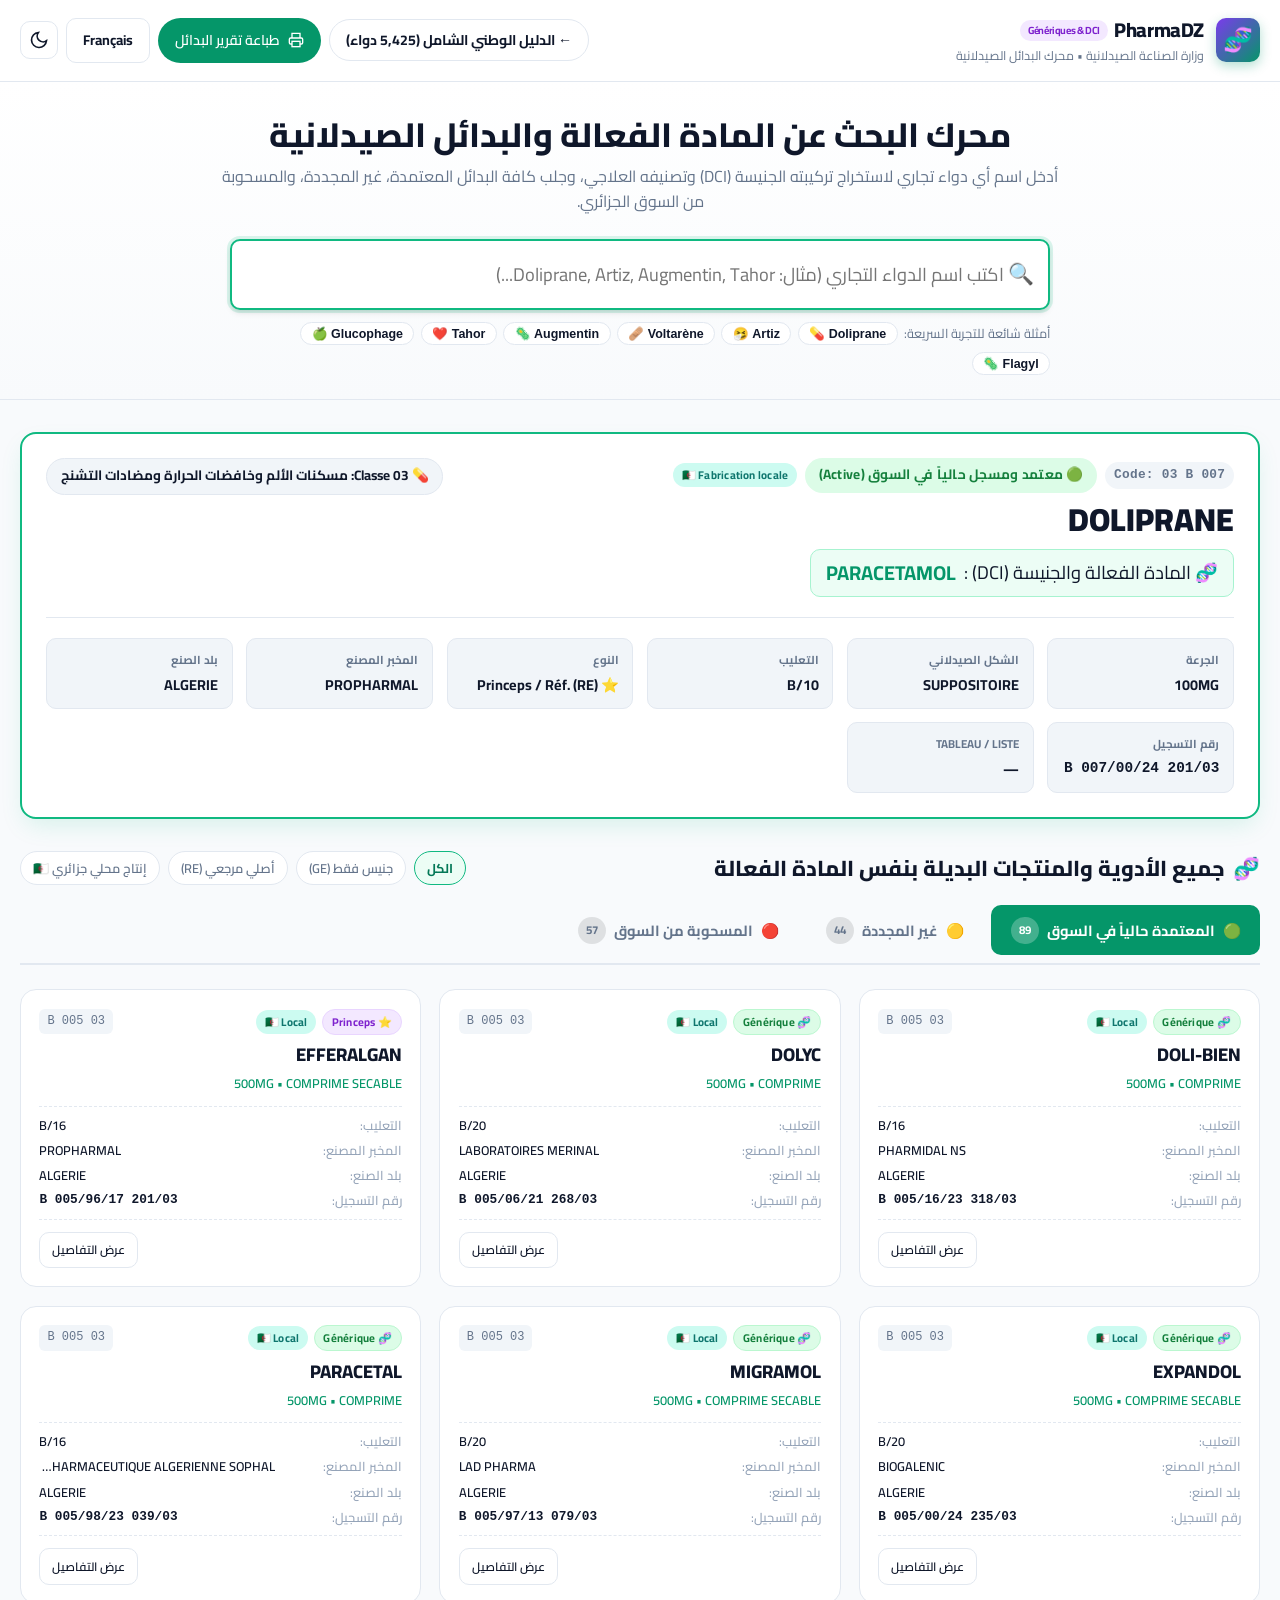
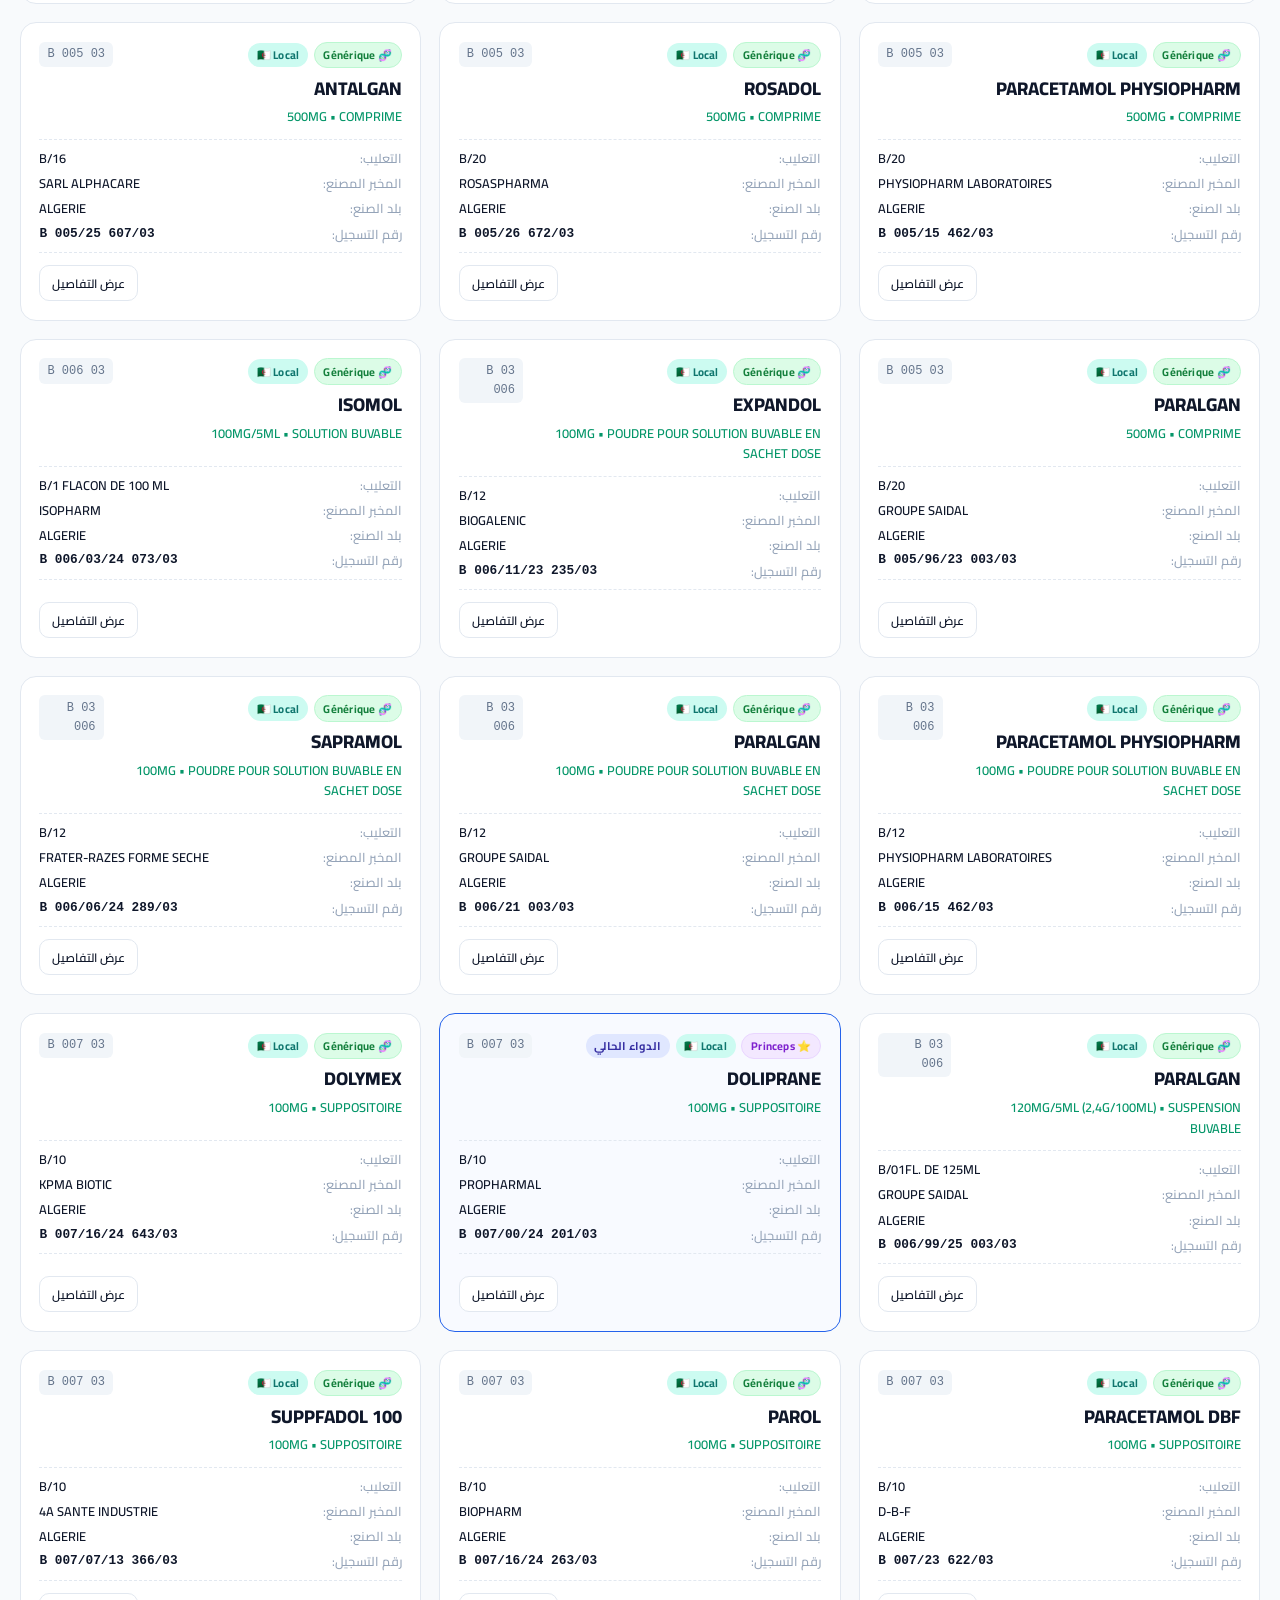
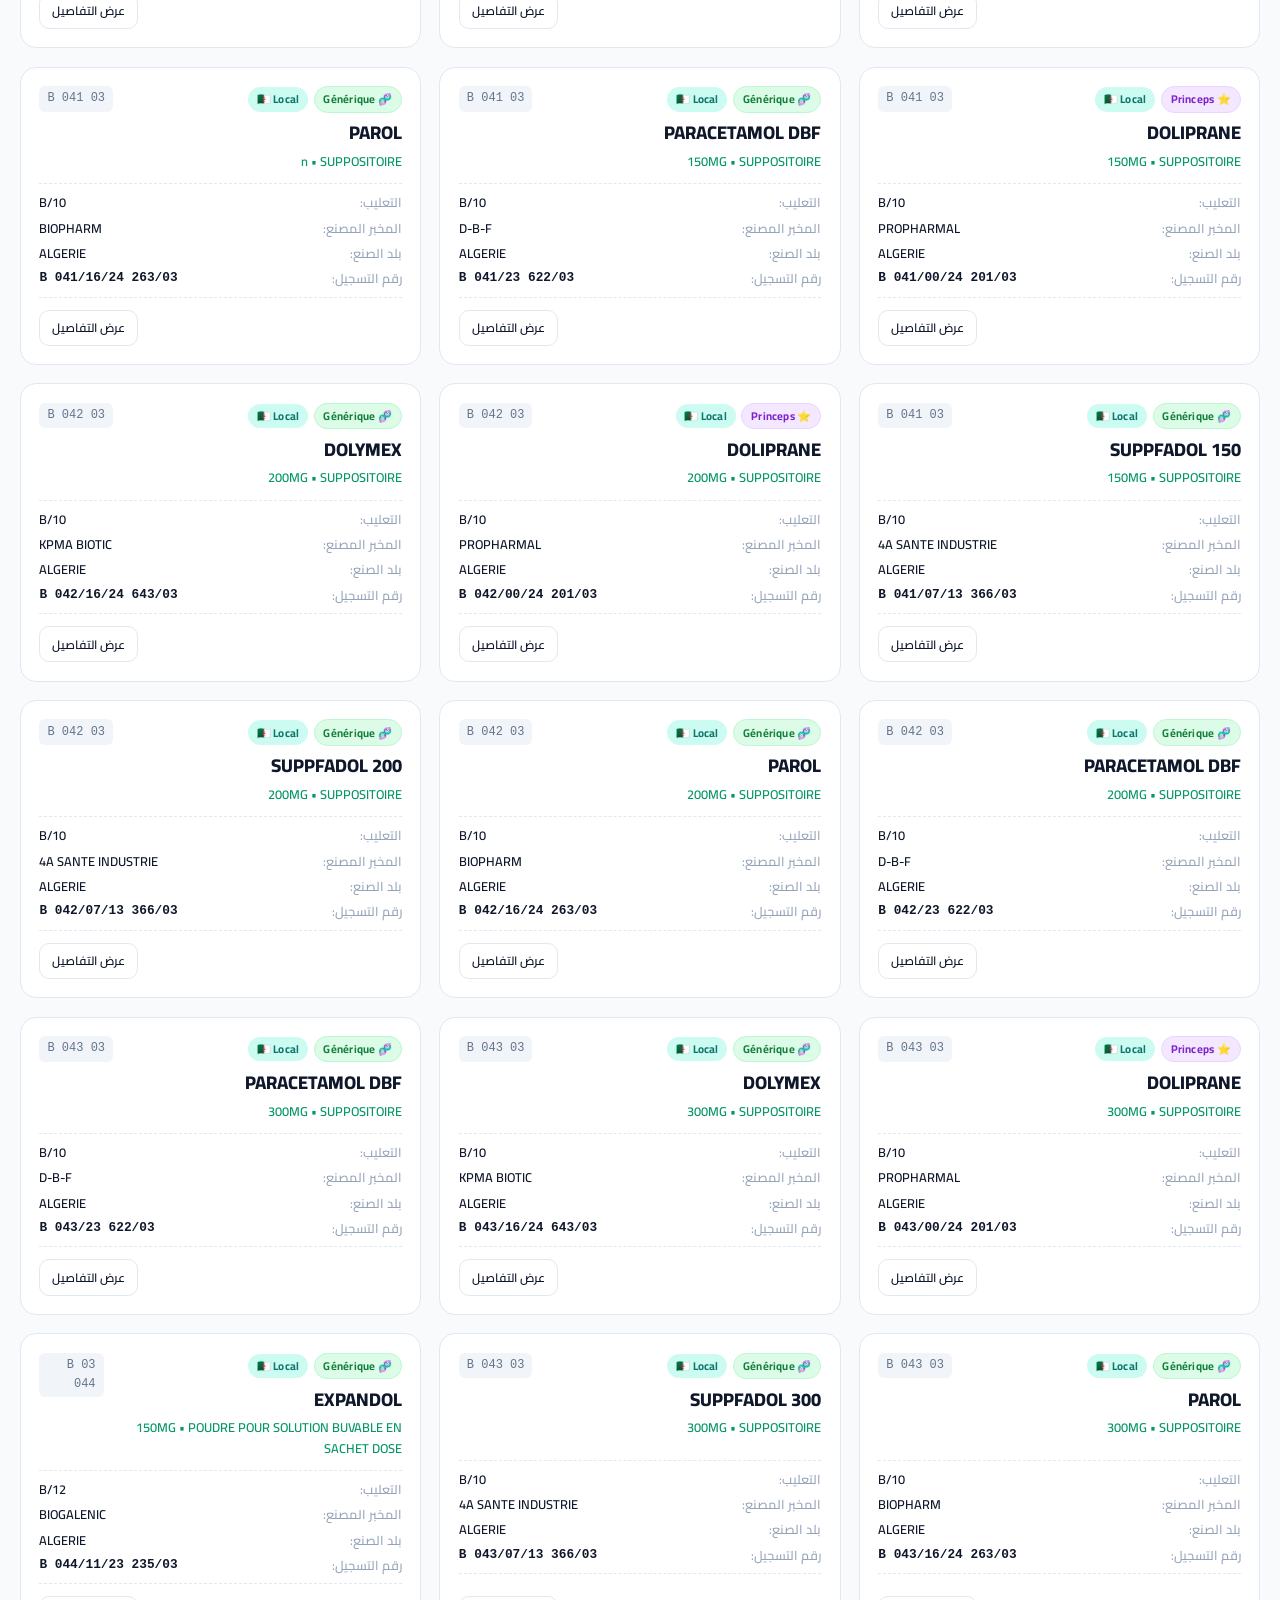
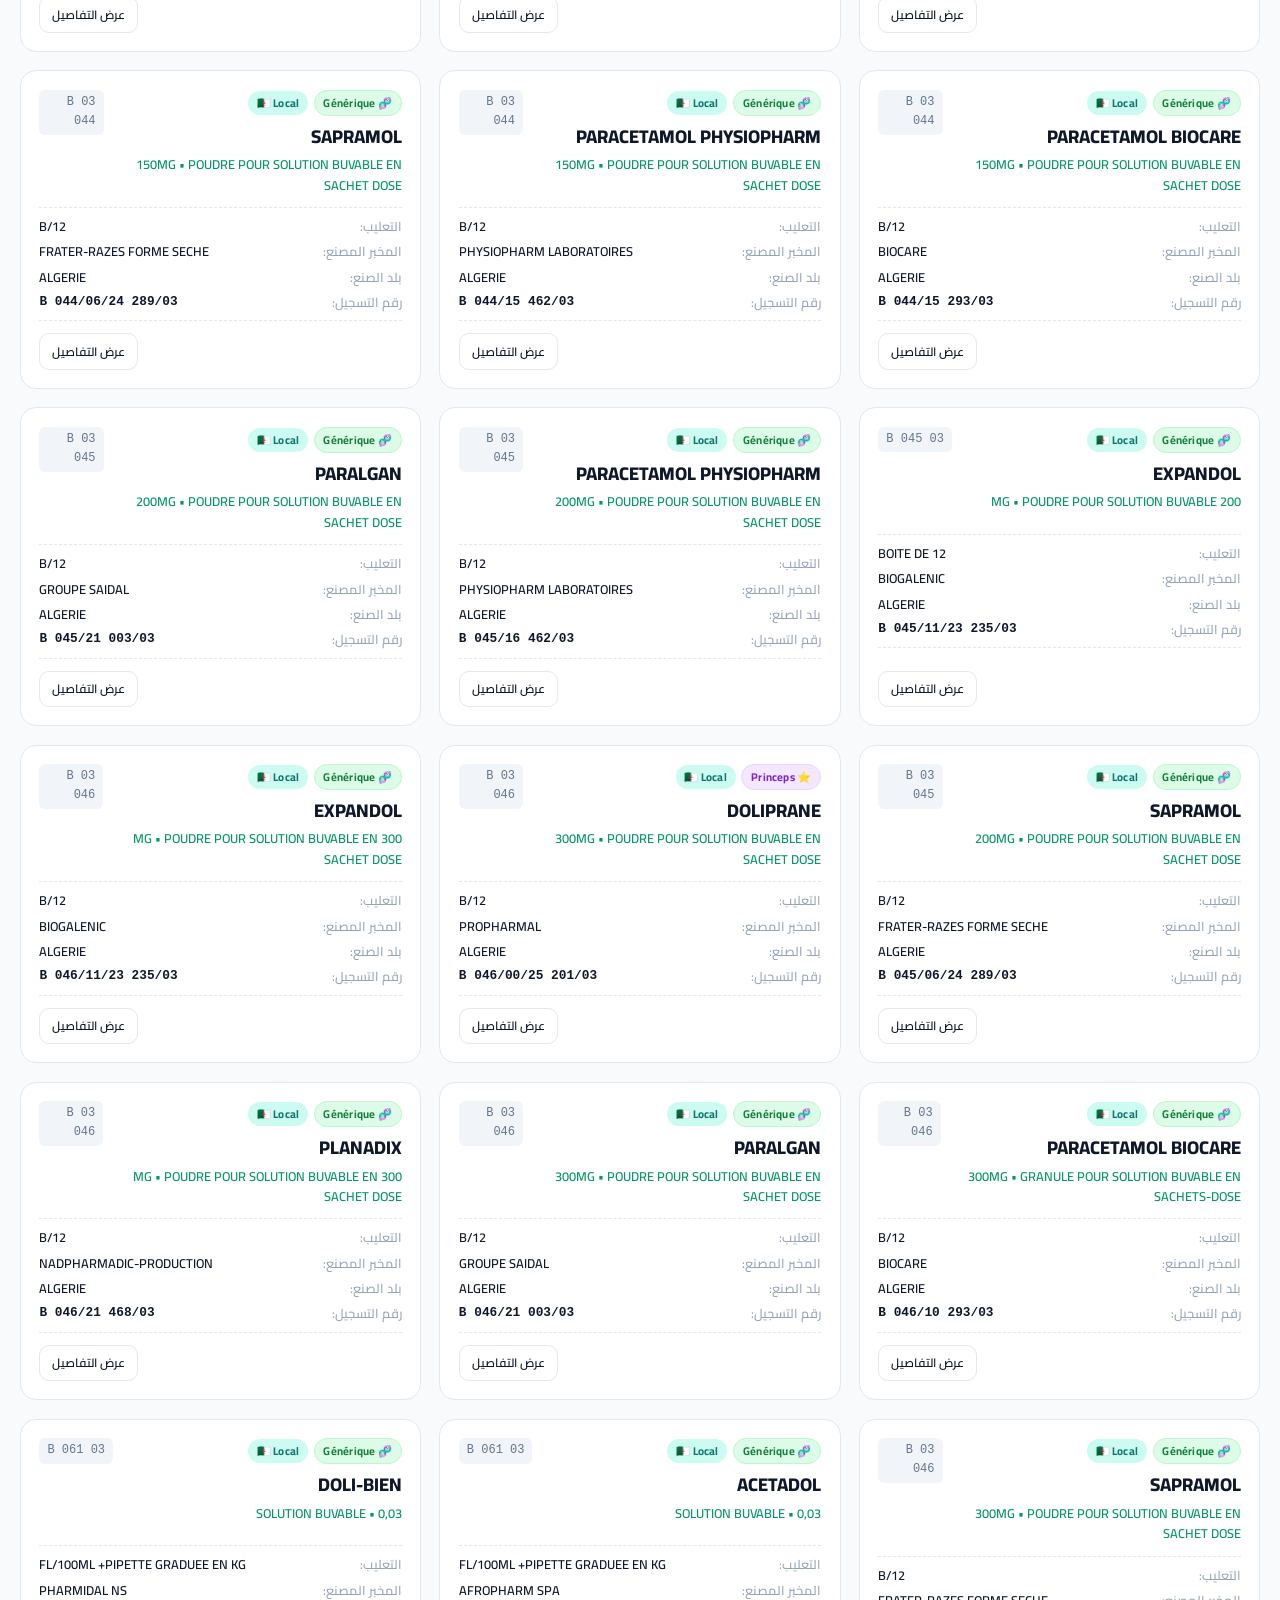
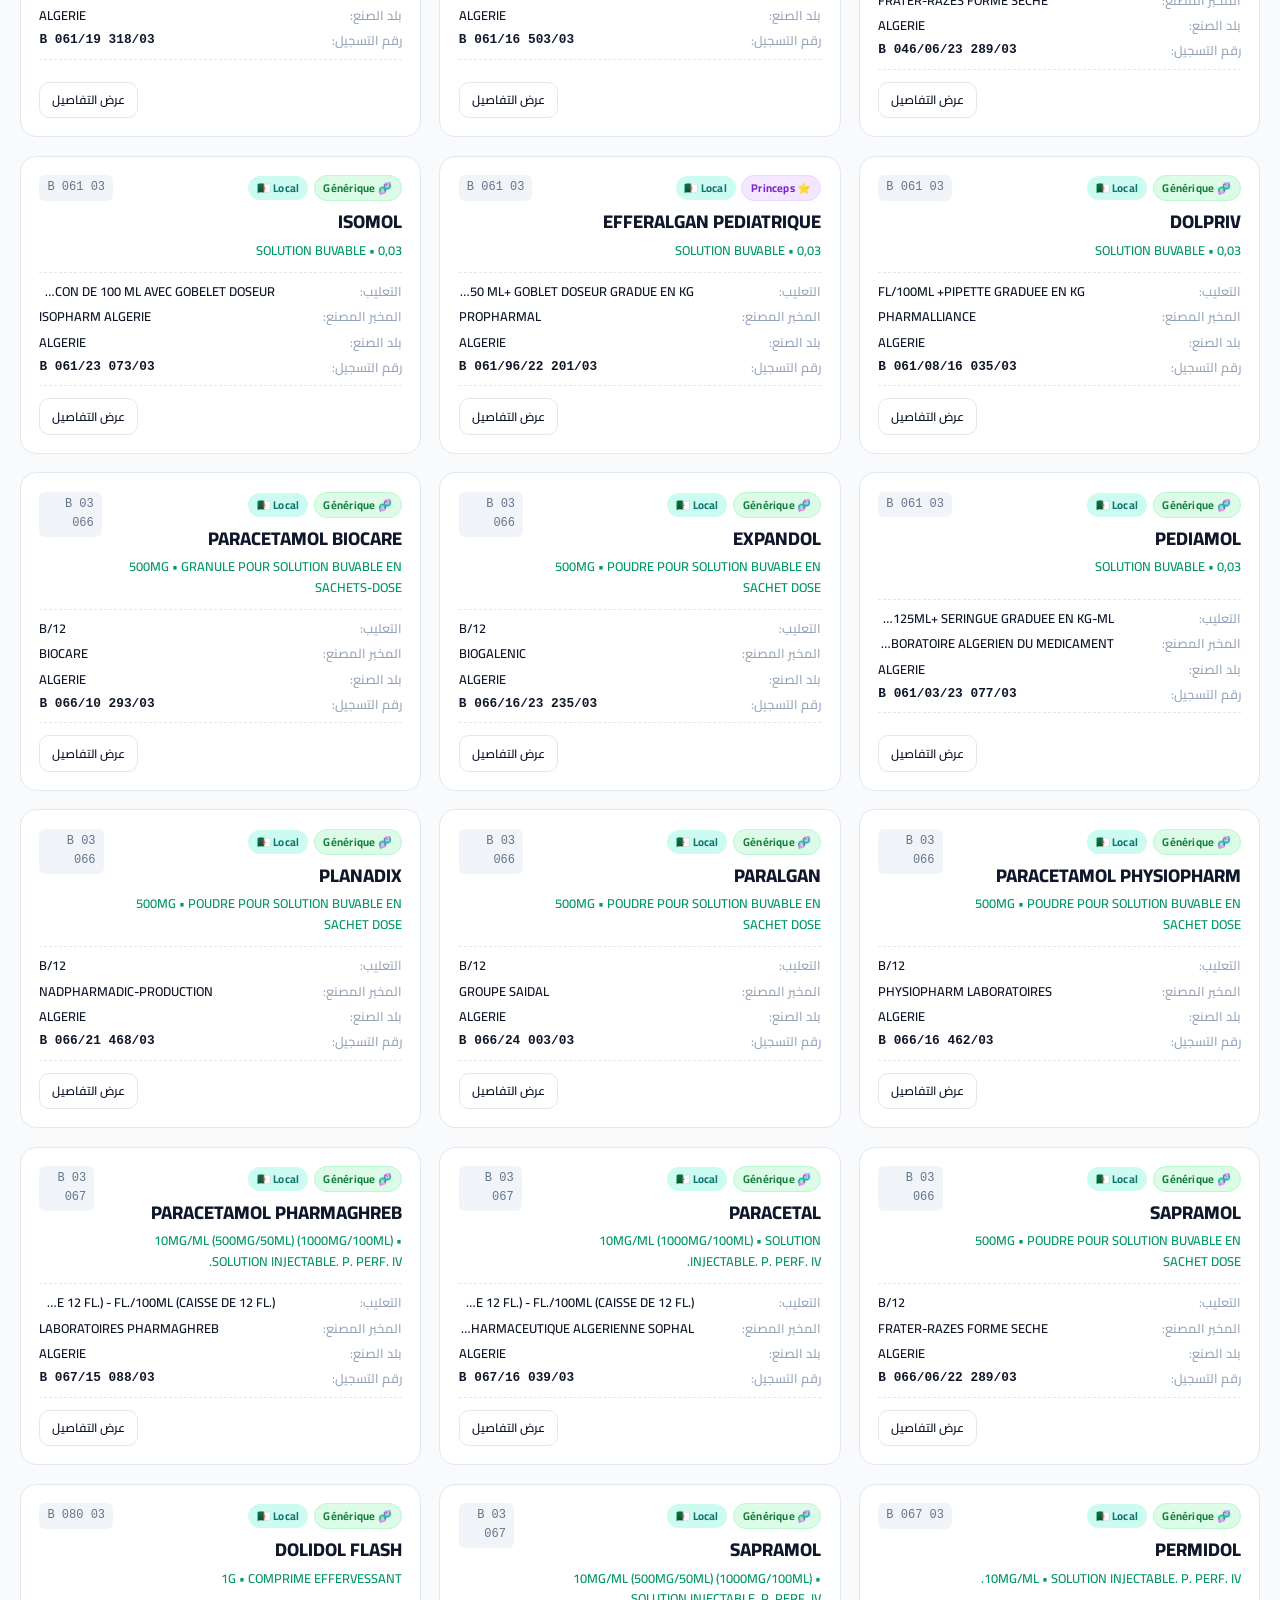
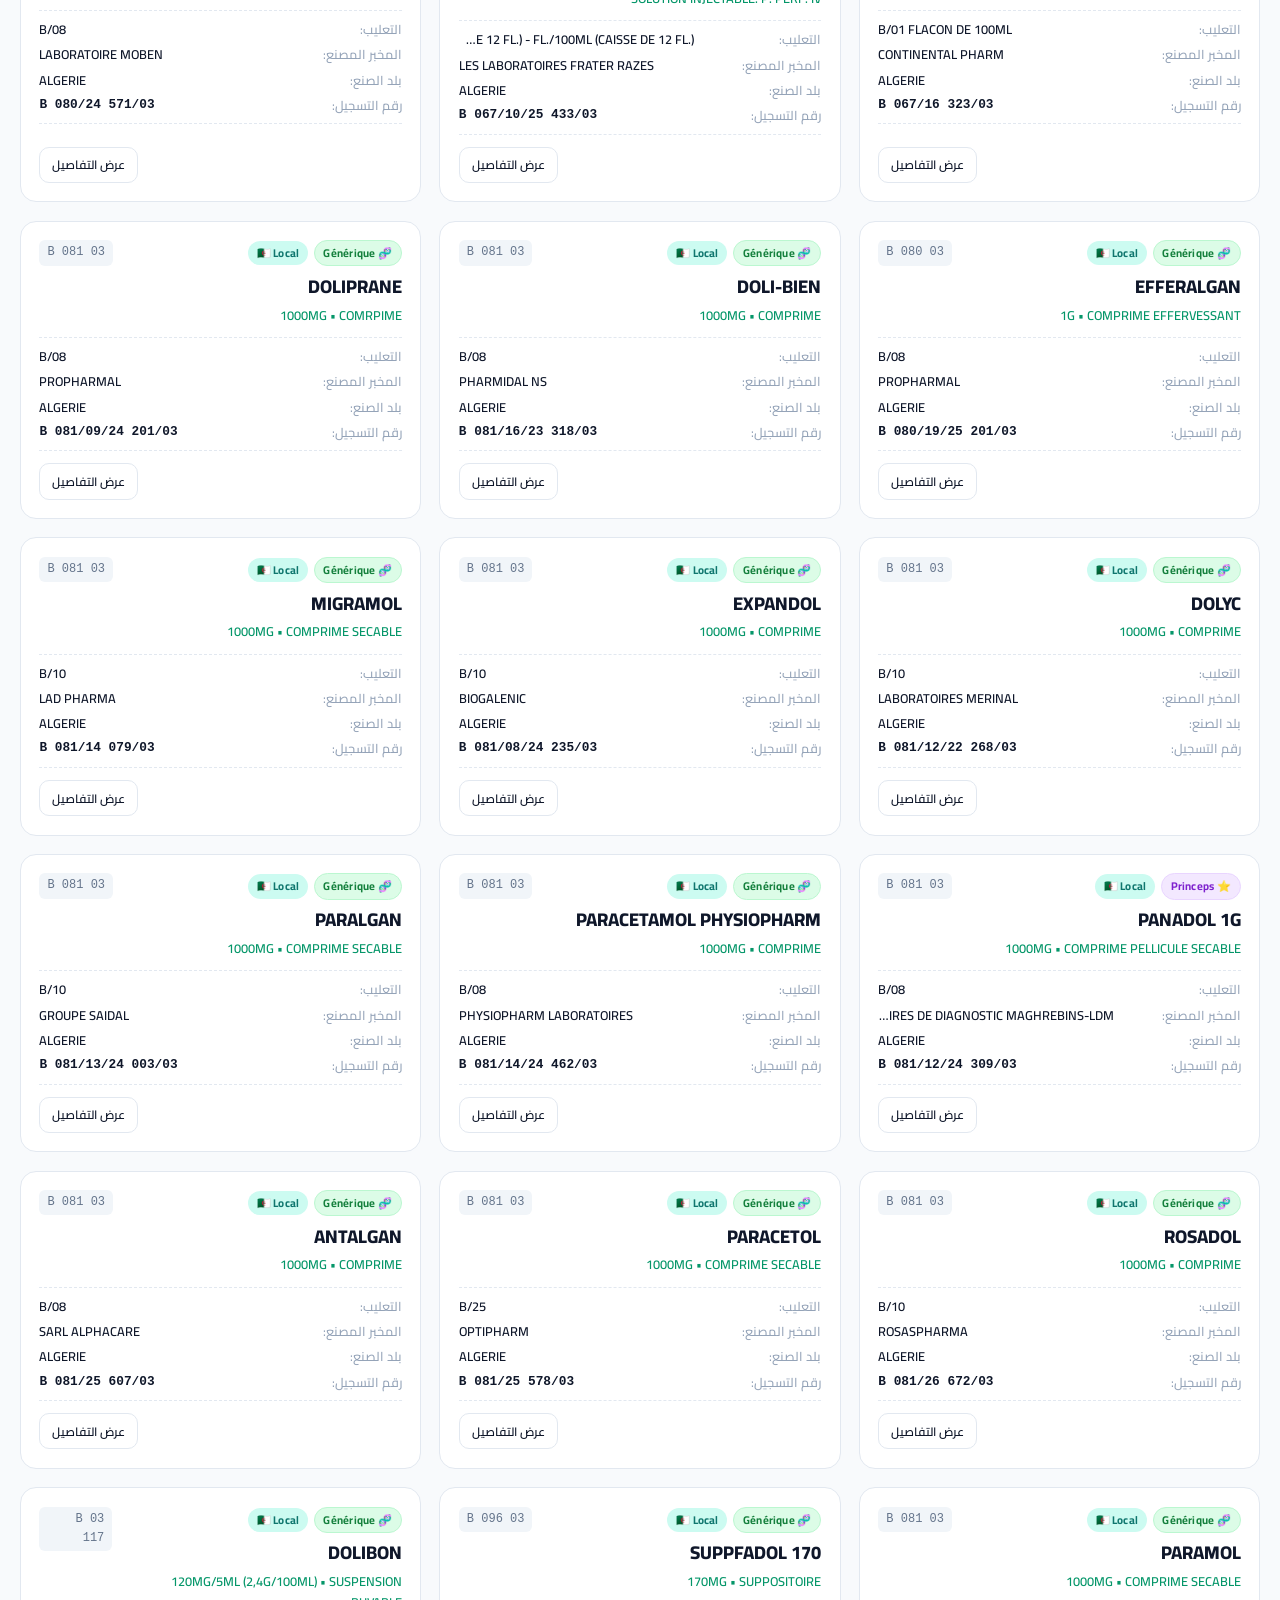
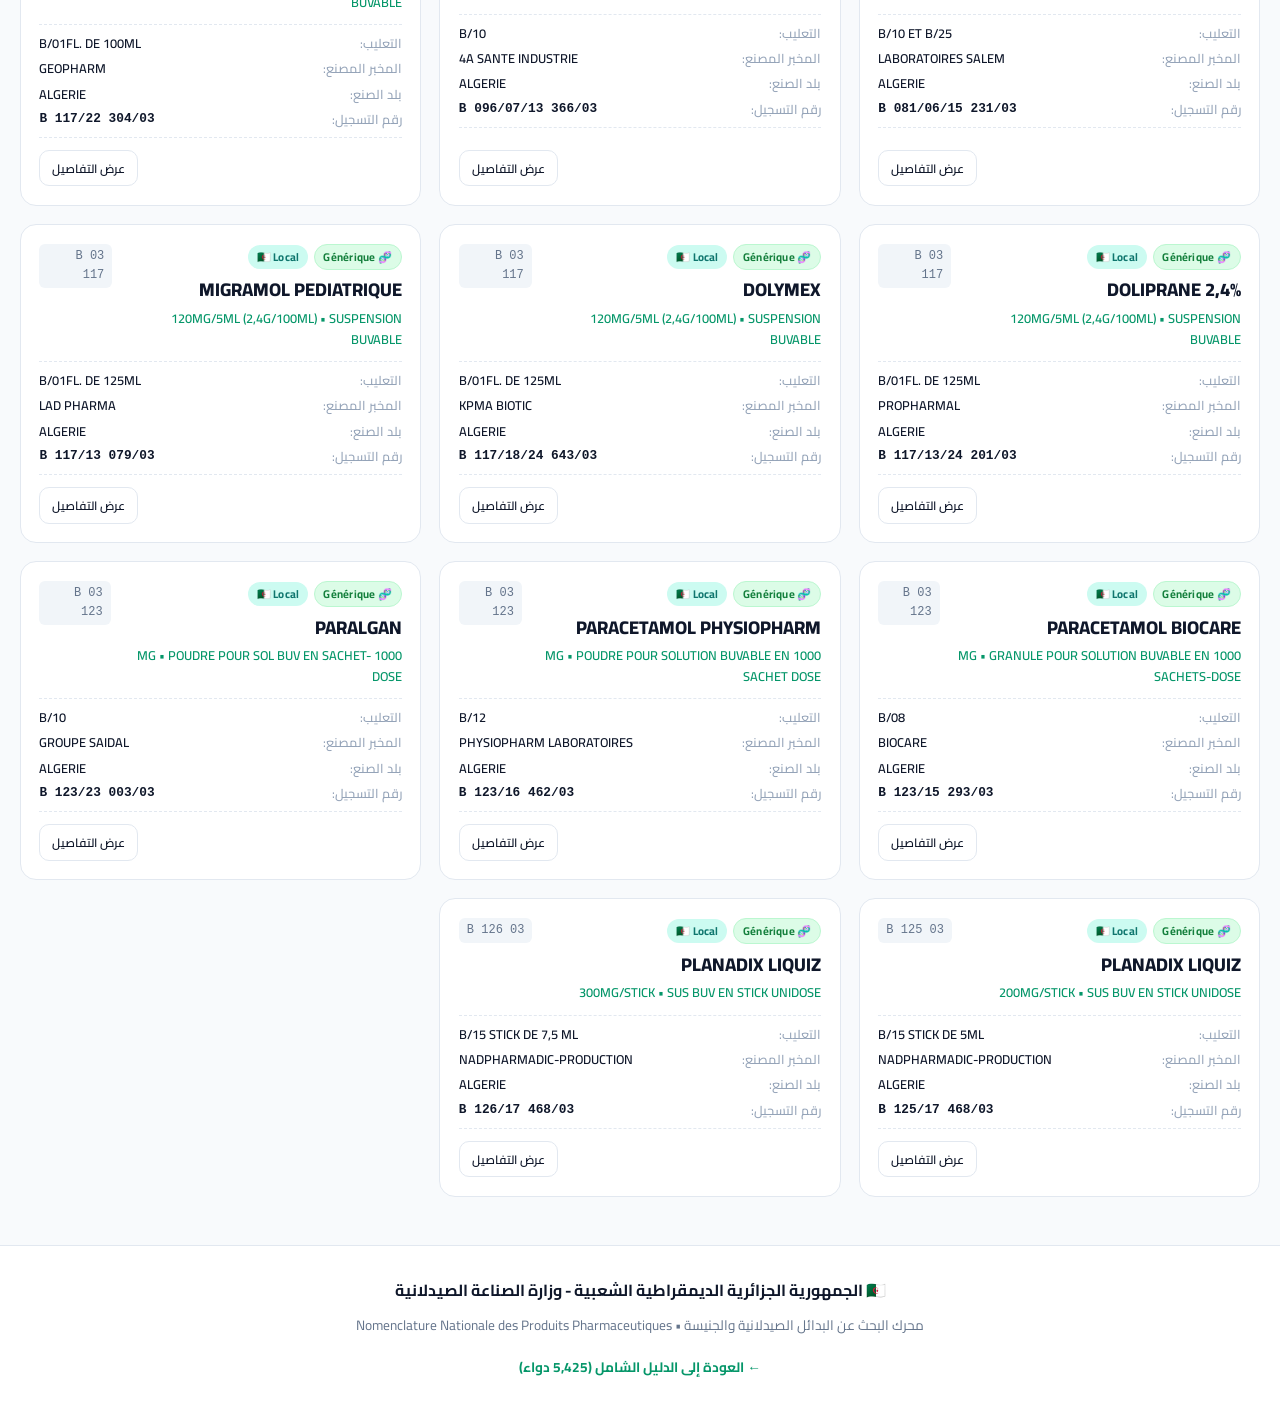
==== search.html @ 6471dae7 "Initial commit: Algerian Pharmaceutical Nomenclature Web App" ====
<!DOCTYPE html>
<html lang="ar" dir="rtl" data-theme="light">
<head>
  <meta charset="UTF-8">
  <meta name="viewport" content="width=device-width, initial-scale=1.0">
  <title>البحث عن المادة الفعالة والبدائل الجنيسة - PharmaDZ</title>
  <meta name="description" content="محرك بحث ذكي للأدوية الجزائرية: أدخل اسم أي دواء لمعرفة مادته الفعالة DCI وتصنيفه العلاجي وجلب جميع بدائله المعتمدة، غير المجددة، والمسحوبة.">

  <!-- Google Fonts: Cairo & Inter -->
  <link rel="preconnect" href="https://fonts.googleapis.com">
  <link rel="preconnect" href="https://fonts.gstatic.com" crossorigin>
  <link href="https://fonts.googleapis.com/css2?family=Cairo:wght@400;600;700;800;900&family=Inter:wght@400;500;600;700;800&display=swap" rel="stylesheet">

  <!-- Main Stylesheet -->
  <link rel="stylesheet" href="css/style.css">
</head>
<body>

  <!-- ================= Header ================= -->
  <header class="site-header">
    <div class="container header-inner">
      <div class="brand-wrapper" onclick="window.location.href='index.html'">
        <div class="brand-icon-box" style="background: linear-gradient(135deg, var(--accent-purple), var(--primary-600));">
          🧬
        </div>
        <div class="brand-text">
          <h1>
            <span>PharmaDZ</span>
            <span class="brand-badge" style="background:#f3e8ff;color:#7e22ce;">Génériques & DCI</span>
          </h1>
          <p data-i18n="site_subtitle">وزارة الصناعة الصيدلانية • محرك البدائل الصيدلانية</p>
        </div>
      </div>

      <div class="header-actions">
        <!-- Back to Full Directory Link -->
        <a href="index.html" class="btn btn-outline btn-pill" style="font-weight: 700;">
          <span data-i18n="nav_back">← الدليل الوطني الشامل (5,425 دواء)</span>
        </a>

        <!-- Print Report -->
        <button id="btn-print-report" class="btn btn-primary btn-pill">
          <svg width="16" height="16" viewBox="0 0 24 24" fill="none" stroke="currentColor" stroke-width="2">
            <polyline points="6 9 6 2 18 2 18 9"></polyline>
            <path d="M6 18H4a2 2 0 0 1-2-2v-5a2 2 0 0 1 2-2h16a2 2 0 0 1 2 2v5a2 2 0 0 1-2 2h-2"></path>
            <rect x="6" y="14" width="12" height="8"></rect>
          </svg>
          <span data-i18n="print_report">طباعة تقرير البدائل</span>
        </button>

        <!-- Language Toggle -->
        <button id="btn-lang-toggle" class="btn btn-outline" style="font-weight: bold; min-width: 80px;">
          <span>Français</span>
        </button>

        <!-- Theme Toggle -->
        <button id="btn-theme-toggle" class="btn-icon" title="تبديل المظهر">
          <svg width="20" height="20" viewBox="0 0 24 24" fill="none" stroke="currentColor" stroke-width="2">
            <path d="M21 12.79A9 9 0 1 1 11.21 3 7 7 0 0 0 21 12.79z"></path>
          </svg>
        </button>
      </div>
    </div>
  </header>

  <!-- ================= Hero Search Section ================= -->
  <section class="hero-section" style="background: linear-gradient(180deg, var(--bg-card) 0%, var(--bg-page) 100%); padding-block: 2rem 1.5rem;">
    <div class="container">
      <div class="hero-header" style="max-width: 850px; margin-inline: auto; text-align: center; margin-bottom: 1.5rem;">
        <h2 class="hero-title" data-i18n="page_title" style="font-size: 2.1rem; color: var(--text-main);">
          محرك البحث عن المادة الفعالة والبدائل الصيدلانية
        </h2>
        <p class="hero-subtitle" data-i18n="page_subtitle">
          أدخل اسم أي دواء تجاري لاستخراج تركيبته الجنيسة (DCI) وتصنيفه العلاجي، وجلب كافة البدائل المعتمدة، غير المجددة، والمسحوبة من السوق الجزائري.
        </p>
      </div>

      <!-- Search Input Container with Dropdown -->
      <div style="max-width: 820px; margin-inline: auto; position: relative;">
        <div class="search-input-box" style="box-shadow: var(--shadow-md); border-radius: var(--radius-md);">
          <span class="search-icon" style="font-size: 1.3rem;">🔍</span>
          <input
            type="text"
            id="search-input"
            class="search-input"
            style="font-size: 1.15rem; padding-block: 1rem; border-width: 2px;"
            placeholder="اكتب اسم الدواء التجاري (مثال: Doliprane, Artiz, Augmentin, Tahor...)"
            autocomplete="off"
            autofocus
          >
          <button id="clear-search-btn" class="clear-search-btn" title="مسح">✕</button>
        </div>

        <!-- Autocomplete Suggestions Dropdown -->
        <div id="search-dropdown" class="search-dropdown-menu"></div>

        <!-- Quick Suggestions Chips -->
        <div class="suggestions-bar">
          <span data-i18n="suggestions_label">أمثلة شائعة للتجربة:</span>
          <button class="suggestion-chip" data-suggest="DOLIPRANE">Doliprane 💊</button>
          <button class="suggestion-chip" data-suggest="ARTIZ">Artiz 🤧</button>
          <button class="suggestion-chip" data-suggest="VOLTARENE">Voltarène 🩹</button>
          <button class="suggestion-chip" data-suggest="AUGMENTIN">Augmentin 🦠</button>
          <button class="suggestion-chip" data-suggest="TAHOR">Tahor ❤️</button>
          <button class="suggestion-chip" data-suggest="GLUCOPHAGE">Glucophage 🍏</button>
          <button class="suggestion-chip" data-suggest="FLAGYL">Flagyl 🦠</button>
        </div>
      </div>
    </div>
  </section>

  <!-- ================= Main Body Container ================= -->
  <main class="container" style="padding-top: 2rem;">

    <!-- Target Medicine Identity Profile Card -->
    <div id="profile-container">
      <!-- Populated by js/search_page.js -->
    </div>

    <!-- Alternatives & Equivalents Section -->
    <section id="alts-section" class="alts-section-wrapper" style="display: none;">
      <div class="alts-header-bar">
        <div>
          <h2 style="font-size: 1.35rem; font-weight: 800; color: var(--text-main); display: flex; align-items: center; gap: 0.5rem;">
            <span>🧬</span>
            <span data-i18n="alts_section_title">جميع الأدوية والمنتجات البديلة بنفس المادة الفعالة</span>
          </h2>
        </div>

        <!-- Filter Pills for Alternatives -->
        <div class="filter-pills-row" style="border: none; padding: 0;">
          <span class="pill-filter active" data-alt-filter="all" data-i18n="filter_all">الكل</span>
          <span class="pill-filter" data-alt-filter="GE" data-i18n="filter_ge">جنيس فقط (GE)</span>
          <span class="pill-filter" data-alt-filter="RE" data-i18n="filter_re">أصلي مرجعي (RE)</span>
          <span class="pill-filter" data-alt-filter="F" data-i18n="filter_local">إنتاج محلي 🇩🇿</span>
        </div>
      </div>

      <!-- Sub-Tabs: Nomenclature Active vs Non Renouvelés vs Retraits -->
      <div class="alts-subtabs-nav">
        <button class="alts-tab-btn active" data-tab="active">
          <span>🟢</span>
          <span data-i18n="tab_active">المعتمدة حالياً في السوق</span>
          <span id="badge-count-active" class="badge-count">0</span>
        </button>
        <button class="alts-tab-btn" data-tab="non_renewed">
          <span>🟡</span>
          <span data-i18n="tab_non_renewed">غير المجددة (Non Renouvelés)</span>
          <span id="badge-count-non-renewed" class="badge-count">0</span>
        </button>
        <button class="alts-tab-btn" data-tab="withdrawn">
          <span>🔴</span>
          <span data-i18n="tab_withdrawn">المسحوبة من السوق (Retraits)</span>
          <span id="badge-count-withdrawn" class="badge-count">0</span>
        </button>
      </div>

      <!-- Alternatives Grid Container -->
      <div id="alts-grid" class="alts-cards-grid" style="margin-top: 1.5rem;">
        <!-- Rendered by js/search_page.js -->
      </div>
    </section>

  </main>

  <!-- ================= Footer ================= -->
  <footer class="site-footer">
    <div class="container footer-content">
      <div style="font-weight: 700; font-size: 1rem; color: var(--text-main);">
        🇩🇿 الجمهورية الجزائرية الديمقراطية الشعبية - وزارة الصناعة الصيدلانية
      </div>
      <div>
        محرك البحث عن البدائل الصيدلانية والجنيسة • Nomenclature Nationale des Produits Pharmaceutiques
      </div>
      <div style="display: flex; gap: 1rem; margin-top: 0.5rem;">
        <a href="index.html" style="color: var(--primary-600); font-weight: bold; text-decoration: none;">
          ← العودة إلى الدليل الشامل (5,425 دواء)
        </a>
      </div>
    </div>
  </footer>

  <!-- Data Script -->
  <script src="data/medications_data.js"></script>

  <!-- Search Page Script -->
  <script src="js/search_page.js"></script>
</body>
</html>
---- css/style.css ----
/* ==========================================================================
   PharmaDZ - Modern Pharmaceutical Nomenclature Web Application
   CSS Stylesheet with Dark Mode, Responsive Design & RTL/LTR Support
   ========================================================================== */

:root {
  --font-sans: 'Inter', -apple-system, BlinkMacSystemFont, 'Segoe UI', Roboto, Helvetica, Arial, sans-serif;
  --font-arabic: 'Cairo', 'Segoe UI', Tahoma, sans-serif;
  
  /* Primary Emerald/Teal Medical Palette */
  --primary-50: #ecfdf5;
  --primary-100: #d1fae5;
  --primary-200: #a7f3d0;
  --primary-500: #10b981;
  --primary-600: #059669;
  --primary-700: #047857;
  --primary-800: #065f46;
  
  /* Accent Colors */
  --accent-cyan: #0891b2;
  --accent-blue: #2563eb;
  --accent-purple: #7c3aed;
  --accent-amber: #d97706;
  --accent-rose: #e11d48;
  
  /* Light Theme Variables */
  --bg-page: #f8fafc;
  --bg-card: #ffffff;
  --bg-subtle: #f1f5f9;
  --bg-input: #ffffff;
  --border-color: #e2e8f0;
  --border-focus: #10b981;
  
  --text-main: #0f172a;
  --text-muted: #64748b;
  --text-light: #94a3b8;
  --text-on-primary: #ffffff;
  
  --shadow-sm: 0 1px 2px 0 rgb(0 0 0 / 0.05);
  --shadow-md: 0 4px 6px -1px rgb(0 0 0 / 0.1), 0 2px 4px -2px rgb(0 0 0 / 0.1);
  --shadow-lg: 0 10px 15px -3px rgb(0 0 0 / 0.1), 0 4px 6px -4px rgb(0 0 0 / 0.1);
  --shadow-xl: 0 20px 25px -5px rgb(0 0 0 / 0.1), 0 8px 10px -6px rgb(0 0 0 / 0.1);
  
  --radius-sm: 6px;
  --radius-md: 10px;
  --radius-lg: 16px;
  --radius-full: 9999px;
  
  --transition: all 0.2s cubic-bezier(0.4, 0, 0.2, 1);
}

[data-theme="dark"] {
  --bg-page: #0b1120;
  --bg-card: #151f32;
  --bg-subtle: #1e293b;
  --bg-input: #1a2438;
  --border-color: #24344d;
  --border-focus: #34d399;
  
  --text-main: #f8fafc;
  --text-muted: #94a3b8;
  --text-light: #64748b;
  
  --shadow-sm: 0 1px 2px 0 rgb(0 0 0 / 0.4);
  --shadow-md: 0 4px 6px -1px rgb(0 0 0 / 0.4);
  --shadow-lg: 0 10px 15px -3px rgb(0 0 0 / 0.5);
  --shadow-xl: 0 20px 25px -5px rgb(0 0 0 / 0.6);
}

/* Base Reset & Setup */
*, *::before, *::after {
  box-sizing: border-box;
  margin: 0;
  padding: 0;
}

body {
  font-family: var(--font-arabic), var(--font-sans);
  background-color: var(--bg-page);
  color: var(--text-main);
  line-height: 1.6;
  min-height: 100vh;
  transition: background-color 0.3s ease, color 0.3s ease;
  overflow-x: hidden;
}

/* Direction Specifics */
[dir="rtl"] {
  text-align: right;
}
[dir="ltr"] {
  text-align: left;
  font-family: var(--font-sans), var(--font-arabic);
}

/* Container */
.container {
  width: 100%;
  max-width: 1380px;
  margin-inline: auto;
  padding-inline: 1.25rem;
}

/* ==========================================================================
   Header & Navigation
   ========================================================================== */
.site-header {
  background: var(--bg-card);
  border-bottom: 1px solid var(--border-color);
  position: sticky;
  top: 0;
  z-index: 50;
  backdrop-filter: blur(12px);
  -webkit-backdrop-filter: blur(12px);
}

.header-inner {
  display: flex;
  align-items: center;
  justify-content: space-between;
  padding-block: 0.9rem;
  gap: 1rem;
}

.brand-wrapper {
  display: flex;
  align-items: center;
  gap: 0.75rem;
  text-decoration: none;
  color: inherit;
  cursor: pointer;
}

.brand-icon-box {
  width: 44px;
  height: 44px;
  border-radius: var(--radius-md);
  background: linear-gradient(135deg, var(--primary-600), var(--accent-cyan));
  display: flex;
  align-items: center;
  justify-content: center;
  color: white;
  box-shadow: 0 4px 12px rgba(5, 150, 105, 0.3);
  font-size: 1.5rem;
}

.brand-text h1 {
  font-size: 1.25rem;
  font-weight: 800;
  letter-spacing: -0.02em;
  color: var(--text-main);
  display: flex;
  align-items: center;
  gap: 0.4rem;
}

.brand-badge {
  font-size: 0.65rem;
  background: var(--primary-100);
  color: var(--primary-800);
  padding: 0.15rem 0.5rem;
  border-radius: var(--radius-full);
  font-weight: 700;
}

[data-theme="dark"] .brand-badge {
  background: rgba(16, 185, 129, 0.2);
  color: #34d399;
}

.brand-text p {
  font-size: 0.78rem;
  color: var(--text-muted);
}

.header-actions {
  display: flex;
  align-items: center;
  gap: 0.5rem;
}

/* Action Buttons */
.btn-icon {
  width: 38px;
  height: 38px;
  border-radius: var(--radius-md);
  border: 1px solid var(--border-color);
  background: var(--bg-card);
  color: var(--text-main);
  display: inline-flex;
  align-items: center;
  justify-content: center;
  cursor: pointer;
  transition: var(--transition);
}

.btn-icon:hover {
  background: var(--bg-subtle);
  border-color: var(--primary-500);
  color: var(--primary-600);
}

.btn {
  display: inline-flex;
  align-items: center;
  justify-content: center;
  gap: 0.5rem;
  padding: 0.55rem 1rem;
  font-size: 0.88rem;
  font-weight: 600;
  border-radius: var(--radius-md);
  cursor: pointer;
  border: 1px solid transparent;
  transition: var(--transition);
  text-decoration: none;
  font-family: inherit;
}

.btn-primary {
  background: var(--primary-600);
  color: white;
}
.btn-primary:hover {
  background: var(--primary-700);
  box-shadow: 0 4px 12px rgba(5, 150, 105, 0.3);
}

.btn-outline {
  border-color: var(--border-color);
  background: var(--bg-card);
  color: var(--text-main);
}
.btn-outline:hover {
  background: var(--bg-subtle);
  border-color: var(--text-muted);
}

.btn-pill {
  border-radius: var(--radius-full);
}

/* ==========================================================================
   Hero & Key Stats
   ========================================================================== */
.hero-section {
  background: linear-gradient(180deg, var(--bg-card) 0%, var(--bg-page) 100%);
  padding-block: 2rem 1.5rem;
  border-bottom: 1px solid var(--border-color);
}

.hero-header {
  text-align: center;
  max-width: 820px;
  margin-inline: auto;
  margin-bottom: 1.75rem;
}

.hero-title {
  font-size: 2rem;
  font-weight: 800;
  color: var(--text-main);
  margin-bottom: 0.5rem;
  line-height: 1.25;
}

.hero-subtitle {
  font-size: 1rem;
  color: var(--text-muted);
}

/* Stats Cards Grid */
.stats-grid {
  display: grid;
  grid-template-columns: repeat(auto-fit, minmax(180px, 1fr));
  gap: 0.85rem;
  margin-bottom: 1.5rem;
}

.stat-card {
  background: var(--bg-card);
  border: 1px solid var(--border-color);
  border-radius: var(--radius-md);
  padding: 1rem;
  display: flex;
  align-items: center;
  gap: 0.85rem;
  transition: var(--transition);
  box-shadow: var(--shadow-sm);
  cursor: pointer;
}

.stat-card:hover {
  transform: translateY(-2px);
  box-shadow: var(--shadow-md);
  border-color: var(--primary-500);
}

.stat-icon {
  width: 44px;
  height: 44px;
  border-radius: var(--radius-md);
  display: flex;
  align-items: center;
  justify-content: center;
  font-size: 1.3rem;
  flex-shrink: 0;
}

.stat-val {
  font-size: 1.45rem;
  font-weight: 800;
  line-height: 1.1;
  color: var(--text-main);
}

.stat-label {
  font-size: 0.76rem;
  color: var(--text-muted);
  font-weight: 600;
}

.stat-pill {
  font-size: 0.68rem;
  font-weight: 700;
  padding: 0.1rem 0.4rem;
  border-radius: var(--radius-full);
  margin-inline-start: 0.35rem;
}

/* ==========================================================================
   Navigation Tabs (Active, Non-renewed, Withdrawn, Generics)
   ========================================================================== */
.main-tabs-bar {
  display: flex;
  align-items: center;
  gap: 0.5rem;
  margin-bottom: 1.5rem;
  border-bottom: 1px solid var(--border-color);
  padding-bottom: 0.75rem;
  overflow-x: auto;
  scrollbar-width: none;
}
.main-tabs-bar::-webkit-scrollbar {
  display: none;
}

.tab-btn {
  display: inline-flex;
  align-items: center;
  gap: 0.5rem;
  padding: 0.65rem 1.15rem;
  border-radius: var(--radius-md);
  font-size: 0.92rem;
  font-weight: 700;
  border: 1px solid transparent;
  background: transparent;
  color: var(--text-muted);
  cursor: pointer;
  transition: var(--transition);
  white-space: nowrap;
  font-family: inherit;
}

.tab-btn:hover {
  background: var(--bg-subtle);
  color: var(--text-main);
}

.tab-btn.active {
  background: var(--primary-600);
  color: white;
  box-shadow: 0 4px 12px rgba(5, 150, 105, 0.25);
}

.tab-btn .tab-badge {
  background: rgba(0, 0, 0, 0.08);
  font-size: 0.75rem;
  padding: 0.15rem 0.5rem;
  border-radius: var(--radius-full);
}
.tab-btn.active .tab-badge {
  background: rgba(255, 255, 255, 0.25);
  color: white;
}

/* ==========================================================================
   Search & Filter Hub
   ========================================================================== */
.search-hub {
  background: var(--bg-card);
  border: 1px solid var(--border-color);
  border-radius: var(--radius-lg);
  padding: 1.25rem;
  margin-bottom: 1.75rem;
  box-shadow: var(--shadow-sm);
}

.search-primary-row {
  display: flex;
  gap: 0.75rem;
  align-items: center;
  margin-bottom: 1rem;
}

.search-input-box {
  position: relative;
  flex: 1;
}

.search-input-box .search-icon {
  position: absolute;
  top: 50%;
  transform: translateY(-50%);
  inset-inline-start: 1rem;
  color: var(--text-muted);
  pointer-events: none;
  font-size: 1.15rem;
}

.search-input {
  width: 100%;
  padding: 0.85rem 1rem;
  padding-inline-start: 2.75rem;
  padding-inline-end: 2.5rem;
  font-size: 1rem;
  font-family: inherit;
  border-radius: var(--radius-md);
  border: 1px solid var(--border-color);
  background: var(--bg-input);
  color: var(--text-main);
  outline: none;
  transition: var(--transition);
}

.search-input:focus {
  border-color: var(--border-focus);
  box-shadow: 0 0 0 3px rgba(16, 185, 129, 0.15);
}

.clear-search-btn {
  position: absolute;
  top: 50%;
  transform: translateY(-50%);
  inset-inline-end: 0.75rem;
  background: transparent;
  border: none;
  color: var(--text-muted);
  cursor: pointer;
  padding: 0.25rem;
  border-radius: 50%;
  display: none;
}
.clear-search-btn:hover {
  color: var(--accent-rose);
}

/* Quick Filter Badges Bar */
.filter-pills-row {
  display: flex;
  flex-wrap: wrap;
  align-items: center;
  gap: 0.5rem;
  padding-top: 0.5rem;
  border-top: 1px dashed var(--border-color);
}

.filter-group-label {
  font-size: 0.78rem;
  font-weight: 700;
  color: var(--text-muted);
  margin-inline-end: 0.25rem;
}

.pill-filter {
  display: inline-flex;
  align-items: center;
  gap: 0.35rem;
  padding: 0.35rem 0.75rem;
  border-radius: var(--radius-full);
  font-size: 0.8rem;
  font-weight: 600;
  border: 1px solid var(--border-color);
  background: var(--bg-card);
  color: var(--text-muted);
  cursor: pointer;
  transition: var(--transition);
  user-select: none;
}

.pill-filter:hover {
  border-color: var(--primary-500);
  color: var(--text-main);
  background: var(--bg-subtle);
}

.pill-filter.active {
  background: var(--primary-50);
  border-color: var(--primary-500);
  color: var(--primary-700);
  font-weight: 700;
}

[data-theme="dark"] .pill-filter.active {
  background: rgba(16, 185, 129, 0.15);
  border-color: #10b981;
  color: #34d399;
}

/* Advanced Filter Row (Select dropdowns) */
.filter-selects-row {
  display: grid;
  grid-template-columns: repeat(auto-fit, minmax(200px, 1fr));
  gap: 0.75rem;
  margin-top: 0.85rem;
}

.filter-select-wrapper {
  display: flex;
  flex-direction: column;
  gap: 0.25rem;
}

.filter-select-label {
  font-size: 0.75rem;
  font-weight: 700;
  color: var(--text-muted);
}

.filter-select {
  padding: 0.65rem 0.85rem;
  border-radius: var(--radius-md);
  border: 1px solid var(--border-color);
  background: var(--bg-input);
  color: var(--text-main);
  font-size: 0.85rem;
  font-family: inherit;
  outline: none;
  cursor: pointer;
}

.filter-select:focus {
  border-color: var(--border-focus);
}

/* ==========================================================================
   Category Browser (Accordion / Cards Carousel)
   ========================================================================== */
.categories-section {
  margin-bottom: 2rem;
}

.section-head {
  display: flex;
  align-items: center;
  justify-content: space-between;
  margin-bottom: 1rem;
}

.section-title {
  font-size: 1.25rem;
  font-weight: 800;
  display: flex;
  align-items: center;
  gap: 0.5rem;
}

.cat-carousel {
  display: grid;
  grid-template-columns: repeat(auto-fill, minmax(240px, 1fr));
  gap: 0.75rem;
}

.cat-card {
  background: var(--bg-card);
  border: 1px solid var(--border-color);
  border-radius: var(--radius-md);
  padding: 0.85rem 1rem;
  cursor: pointer;
  transition: var(--transition);
  display: flex;
  align-items: center;
  gap: 0.75rem;
  user-select: none;
}

.cat-card:hover {
  border-color: var(--primary-500);
  background: var(--bg-subtle);
  transform: translateY(-2px);
  box-shadow: var(--shadow-md);
}

.cat-card.active {
  border-color: var(--primary-600);
  background: var(--primary-50);
  box-shadow: 0 0 0 2px var(--primary-500);
}

[data-theme="dark"] .cat-card.active {
  background: rgba(16, 185, 129, 0.15);
  border-color: #10b981;
}

.cat-icon-wrap {
  width: 40px;
  height: 40px;
  border-radius: var(--radius-md);
  background: var(--bg-subtle);
  display: flex;
  align-items: center;
  justify-content: center;
  font-size: 1.25rem;
  flex-shrink: 0;
}

.cat-info {
  flex: 1;
  min-width: 0;
}

.cat-name {
  font-size: 0.84rem;
  font-weight: 700;
  white-space: nowrap;
  overflow: hidden;
  text-overflow: ellipsis;
  color: var(--text-main);
}

.cat-meta {
  display: flex;
  align-items: center;
  gap: 0.5rem;
  font-size: 0.72rem;
  color: var(--text-muted);
}

.cat-code-badge {
  font-family: monospace;
  font-weight: 700;
  color: var(--primary-600);
}

/* ==========================================================================
   Toolbar (Count, View Mode, Sorting, Export)
   ========================================================================== */
.results-toolbar {
  display: flex;
  flex-wrap: wrap;
  align-items: center;
  justify-content: space-between;
  gap: 1rem;
  margin-bottom: 1.25rem;
}

.results-count {
  font-size: 0.95rem;
  color: var(--text-muted);
}

.results-count strong {
  color: var(--text-main);
  font-size: 1.05rem;
}

.active-filters-tags {
  display: inline-flex;
  flex-wrap: wrap;
  gap: 0.35rem;
  margin-inline-start: 0.5rem;
}

.filter-tag {
  background: var(--primary-100);
  color: var(--primary-800);
  font-size: 0.72rem;
  font-weight: 700;
  padding: 0.15rem 0.5rem;
  border-radius: var(--radius-full);
  display: inline-flex;
  align-items: center;
  gap: 0.3rem;
}
[data-theme="dark"] .filter-tag {
  background: rgba(16, 185, 129, 0.2);
  color: #34d399;
}

.filter-tag button {
  background: transparent;
  border: none;
  cursor: pointer;
  color: inherit;
  font-weight: bold;
}

.toolbar-controls {
  display: flex;
  align-items: center;
  gap: 0.5rem;
}

.sort-select {
  padding: 0.5rem 0.75rem;
  border-radius: var(--radius-md);
  border: 1px solid var(--border-color);
  background: var(--bg-card);
  color: var(--text-main);
  font-size: 0.82rem;
  font-family: inherit;
  cursor: pointer;
}

.view-toggle {
  display: inline-flex;
  border: 1px solid var(--border-color);
  border-radius: var(--radius-md);
  overflow: hidden;
}

.view-btn {
  background: var(--bg-card);
  border: none;
  padding: 0.5rem 0.65rem;
  color: var(--text-muted);
  cursor: pointer;
  transition: var(--transition);
}

.view-btn.active {
  background: var(--primary-600);
  color: white;
}

/* ==========================================================================
   Product Cards Grid (Default View)
   ========================================================================== */
.products-grid {
  display: grid;
  grid-template-columns: repeat(auto-fill, minmax(320px, 1fr));
  gap: 1.15rem;
  margin-bottom: 2rem;
}

.product-card {
  background: var(--bg-card);
  border: 1px solid var(--border-color);
  border-radius: var(--radius-lg);
  padding: 1.25rem;
  display: flex;
  flex-direction: column;
  justify-content: space-between;
  transition: var(--transition);
  position: relative;
  box-shadow: var(--shadow-sm);
}

.product-card:hover {
  transform: translateY(-3px);
  border-color: var(--primary-500);
  box-shadow: var(--shadow-lg);
}

.card-top {
  display: flex;
  align-items: flex-start;
  justify-content: space-between;
  gap: 0.5rem;
  margin-bottom: 0.75rem;
}

.card-badges {
  display: flex;
  flex-wrap: wrap;
  gap: 0.35rem;
}

/* Pharmaceutical Badges */
.badge {
  font-size: 0.7rem;
  font-weight: 700;
  padding: 0.2rem 0.55rem;
  border-radius: var(--radius-full);
  display: inline-flex;
  align-items: center;
  gap: 0.25rem;
  letter-spacing: 0.02em;
}

/* Generic vs Princeps */
.badge-ge {
  background: #dcfce7;
  color: #15803d;
  border: 1px solid #bbf7d0;
}
[data-theme="dark"] .badge-ge {
  background: rgba(34, 197, 94, 0.15);
  color: #4ade80;
  border-color: rgba(34, 197, 94, 0.3);
}

.badge-re {
  background: #f3e8ff;
  color: #7e22ce;
  border: 1px solid #e9d5ff;
}
[data-theme="dark"] .badge-re {
  background: rgba(168, 85, 247, 0.15);
  color: #c084fc;
  border-color: rgba(168, 85, 247, 0.3);
}

.badge-bio {
  background: #fef3c7;
  color: #b45309;
  border: 1px solid #fde68a;
}
[data-theme="dark"] .badge-bio {
  background: rgba(245, 158, 11, 0.15);
  color: #fbbf24;
  border-color: rgba(245, 158, 11, 0.3);
}

/* Origin Badges */
.badge-local {
  background: #ccfbf1;
  color: #0f766e;
}
[data-theme="dark"] .badge-local {
  background: rgba(20, 184, 166, 0.15);
  color: #2dd4bf;
}

.badge-import {
  background: #e0f2fe;
  color: #0369a1;
}
[data-theme="dark"] .badge-import {
  background: rgba(14, 165, 233, 0.15);
  color: #38bdf8;
}

.badge-code {
  background: var(--bg-subtle);
  color: var(--text-muted);
  font-family: monospace;
}

/* Bookmark Star */
.btn-fav {
  background: transparent;
  border: none;
  color: var(--text-light);
  cursor: pointer;
  padding: 0.2rem;
  font-size: 1.1rem;
  transition: var(--transition);
}
.btn-fav:hover, .btn-fav.active {
  color: #eab308;
  transform: scale(1.15);
}

/* Card Content */
.card-brand-name {
  font-size: 1.25rem;
  font-weight: 800;
  color: var(--text-main);
  margin-bottom: 0.25rem;
  line-height: 1.2;
}

.card-dci {
  font-size: 0.85rem;
  font-weight: 600;
  color: var(--primary-700);
  margin-bottom: 0.75rem;
  line-height: 1.35;
}
[data-theme="dark"] .card-dci {
  color: #34d399;
}

.card-specs-list {
  display: flex;
  flex-direction: column;
  gap: 0.35rem;
  font-size: 0.8rem;
  color: var(--text-muted);
  margin-bottom: 1rem;
  border-block: 1px dashed var(--border-color);
  padding-block: 0.65rem;
}

.spec-row {
  display: flex;
  justify-content: space-between;
  align-items: center;
}

.spec-key {
  color: var(--text-light);
  font-weight: 500;
}

.spec-val {
  font-weight: 600;
  color: var(--text-main);
  text-align: end;
  max-width: 65%;
  white-space: nowrap;
  overflow: hidden;
  text-overflow: ellipsis;
}

.card-footer {
  display: flex;
  align-items: center;
  justify-content: space-between;
  gap: 0.5rem;
  padding-top: 0.5rem;
}

.card-lab {
  font-size: 0.75rem;
  color: var(--text-muted);
  white-space: nowrap;
  overflow: hidden;
  text-overflow: ellipsis;
  max-width: 160px;
}

.card-actions {
  display: flex;
  gap: 0.4rem;
}

.btn-card-generics {
  padding: 0.4rem 0.65rem;
  font-size: 0.75rem;
  font-weight: 700;
  border-radius: var(--radius-sm);
  background: var(--primary-50);
  color: var(--primary-700);
  border: 1px solid var(--primary-200);
  cursor: pointer;
  display: inline-flex;
  align-items: center;
  gap: 0.25rem;
  transition: var(--transition);
}
.btn-card-generics:hover {
  background: var(--primary-600);
  color: white;
}
[data-theme="dark"] .btn-card-generics {
  background: rgba(16, 185, 129, 0.15);
  color: #34d399;
  border-color: rgba(16, 185, 129, 0.3);
}

.btn-card-detail {
  padding: 0.4rem 0.75rem;
  font-size: 0.75rem;
  font-weight: 600;
  border-radius: var(--radius-sm);
  background: var(--bg-subtle);
  color: var(--text-main);
  border: 1px solid var(--border-color);
  cursor: pointer;
  transition: var(--transition);
}
.btn-card-detail:hover {
  background: var(--text-main);
  color: var(--bg-card);
}

/* ==========================================================================
   Table View
   ========================================================================== */
.table-wrapper {
  background: var(--bg-card);
  border: 1px solid var(--border-color);
  border-radius: var(--radius-lg);
  overflow-x: auto;
  margin-bottom: 2rem;
  box-shadow: var(--shadow-sm);
}

.meds-table {
  width: 100%;
  border-collapse: collapse;
  font-size: 0.85rem;
  text-align: inherit;
}

.meds-table th {
  background: var(--bg-subtle);
  padding: 0.85rem 1rem;
  font-weight: 700;
  color: var(--text-muted);
  border-bottom: 1px solid var(--border-color);
  white-space: nowrap;
}

.meds-table td {
  padding: 0.85rem 1rem;
  border-bottom: 1px solid var(--border-color);
  color: var(--text-main);
  vertical-align: middle;
}

.meds-table tbody tr:hover {
  background: var(--bg-subtle);
}

.table-brand-link {
  font-weight: 700;
  color: var(--primary-700);
  cursor: pointer;
}
[data-theme="dark"] .table-brand-link {
  color: #34d399;
}

/* ==========================================================================
   Pagination
   ========================================================================== */
.pagination-wrapper {
  display: flex;
  flex-wrap: wrap;
  align-items: center;
  justify-content: space-between;
  gap: 1rem;
  margin-block: 1.5rem 3rem;
}

.per-page-select-box {
  display: flex;
  align-items: center;
  gap: 0.5rem;
  font-size: 0.85rem;
  color: var(--text-muted);
}

.pagination-controls {
  display: flex;
  align-items: center;
  gap: 0.35rem;
}

.page-btn {
  min-width: 38px;
  height: 38px;
  padding: 0.4rem;
  border-radius: var(--radius-md);
  border: 1px solid var(--border-color);
  background: var(--bg-card);
  color: var(--text-main);
  font-weight: 600;
  cursor: pointer;
  display: inline-flex;
  align-items: center;
  justify-content: center;
  transition: var(--transition);
}

.page-btn:hover:not(:disabled) {
  border-color: var(--primary-500);
  background: var(--bg-subtle);
}

.page-btn.active {
  background: var(--primary-600);
  border-color: var(--primary-600);
  color: white;
}

.page-btn:disabled {
  opacity: 0.4;
  cursor: not-allowed;
}

/* ==========================================================================
   Product Detail Modal
   ========================================================================== */
.modal-overlay {
  position: fixed;
  inset: 0;
  background: rgba(15, 23, 42, 0.65);
  backdrop-filter: blur(4px);
  z-index: 100;
  display: flex;
  align-items: center;
  justify-content: center;
  padding: 1rem;
  opacity: 0;
  visibility: hidden;
  transition: opacity 0.25s ease, visibility 0.25s ease;
}

.modal-overlay.open {
  opacity: 1;
  visibility: visible;
}

.modal-container {
  background: var(--bg-card);
  border-radius: var(--radius-lg);
  border: 1px solid var(--border-color);
  width: 100%;
  max-width: 800px;
  max-height: 90vh;
  display: flex;
  flex-direction: column;
  box-shadow: var(--shadow-xl);
  transform: scale(0.95);
  transition: transform 0.25s ease;
  overflow: hidden;
}

.modal-overlay.open .modal-container {
  transform: scale(1);
}

.modal-header {
  padding: 1.25rem 1.5rem;
  border-bottom: 1px solid var(--border-color);
  display: flex;
  align-items: flex-start;
  justify-content: space-between;
  gap: 1rem;
  background: var(--bg-subtle);
}

.modal-header-info h2 {
  font-size: 1.5rem;
  font-weight: 800;
  color: var(--text-main);
  margin-bottom: 0.25rem;
}

.modal-header-info .modal-dci {
  font-size: 0.95rem;
  font-weight: 700;
  color: var(--primary-600);
}

.modal-close-btn {
  background: transparent;
  border: none;
  font-size: 1.5rem;
  color: var(--text-muted);
  cursor: pointer;
  padding: 0.25rem;
  border-radius: 50%;
  line-height: 1;
}
.modal-close-btn:hover {
  color: var(--accent-rose);
}

.modal-body {
  padding: 1.5rem;
  overflow-y: auto;
  display: flex;
  flex-direction: column;
  gap: 1.25rem;
}

/* Detail Attributes Grid */
.detail-grid {
  display: grid;
  grid-template-columns: repeat(auto-fit, minmax(220px, 1fr));
  gap: 1rem;
}

.detail-item {
  background: var(--bg-page);
  border: 1px solid var(--border-color);
  border-radius: var(--radius-md);
  padding: 0.85rem 1rem;
  display: flex;
  flex-direction: column;
  gap: 0.25rem;
}

.detail-label {
  font-size: 0.72rem;
  font-weight: 700;
  text-transform: uppercase;
  letter-spacing: 0.05em;
  color: var(--text-muted);
}

.detail-value {
  font-size: 0.92rem;
  font-weight: 600;
  color: var(--text-main);
}

.modal-generics-section {
  background: var(--bg-subtle);
  border-radius: var(--radius-md);
  padding: 1.25rem;
  border: 1px solid var(--border-color);
}

.modal-generics-head {
  display: flex;
  align-items: center;
  justify-content: space-between;
  margin-bottom: 0.75rem;
}

.modal-generics-list {
  display: flex;
  flex-direction: column;
  gap: 0.5rem;
  max-height: 220px;
  overflow-y: auto;
}

.generic-alt-card {
  background: var(--bg-card);
  border: 1px solid var(--border-color);
  border-radius: var(--radius-sm);
  padding: 0.65rem 0.85rem;
  display: flex;
  align-items: center;
  justify-content: space-between;
  gap: 0.5rem;
  cursor: pointer;
  transition: var(--transition);
}
.generic-alt-card:hover {
  border-color: var(--primary-500);
}

.modal-footer {
  padding: 1rem 1.5rem;
  border-top: 1px solid var(--border-color);
  display: flex;
  align-items: center;
  justify-content: space-between;
  background: var(--bg-card);
}

/* ==========================================================================
   Generics Explorer View (Equivalents Finder)
   ========================================================================== */
.generics-explorer-box {
  background: var(--bg-card);
  border: 1px solid var(--border-color);
  border-radius: var(--radius-lg);
  padding: 1.5rem;
  margin-bottom: 2rem;
}

.explorer-header {
  text-align: center;
  max-width: 650px;
  margin-inline: auto;
  margin-bottom: 1.5rem;
}

.dci-groups-grid {
  display: grid;
  grid-template-columns: repeat(auto-fill, minmax(340px, 1fr));
  gap: 1.25rem;
}

.dci-group-card {
  background: var(--bg-page);
  border: 1px solid var(--border-color);
  border-radius: var(--radius-md);
  padding: 1.15rem;
  transition: var(--transition);
}
.dci-group-card:hover {
  border-color: var(--primary-500);
  box-shadow: var(--shadow-md);
}

.dci-group-title {
  font-size: 1.1rem;
  font-weight: 800;
  color: var(--text-main);
  margin-bottom: 0.35rem;
  display: flex;
  align-items: center;
  justify-content: space-between;
}

.dci-group-badge {
  font-size: 0.72rem;
  background: var(--primary-100);
  color: var(--primary-800);
  padding: 0.15rem 0.5rem;
  border-radius: var(--radius-full);
}

.dci-brands-cloud {
  display: flex;
  flex-wrap: wrap;
  gap: 0.35rem;
  margin-top: 0.75rem;
}

.brand-chip {
  font-size: 0.75rem;
  padding: 0.2rem 0.5rem;
  border-radius: var(--radius-sm);
  background: var(--bg-card);
  border: 1px solid var(--border-color);
  cursor: pointer;
  transition: var(--transition);
}
.brand-chip:hover {
  background: var(--primary-600);
  color: white;
}

/* ==========================================================================
   Statistics View
   ========================================================================== */
.stats-view-container {
  display: flex;
  flex-direction: column;
  gap: 1.5rem;
  margin-bottom: 2.5rem;
}

.stats-charts-grid {
  display: grid;
  grid-template-columns: repeat(auto-fit, minmax(320px, 1fr));
  gap: 1.25rem;
}

.chart-card {
  background: var(--bg-card);
  border: 1px solid var(--border-color);
  border-radius: var(--radius-lg);
  padding: 1.25rem;
  box-shadow: var(--shadow-sm);
}

.chart-card h3 {
  font-size: 1.1rem;
  font-weight: 800;
  margin-bottom: 1rem;
  color: var(--text-main);
  display: flex;
  align-items: center;
  gap: 0.5rem;
}

.bar-row {
  display: flex;
  flex-direction: column;
  gap: 0.25rem;
  margin-bottom: 0.75rem;
}

.bar-label-line {
  display: flex;
  justify-content: space-between;
  font-size: 0.8rem;
  font-weight: 600;
}

.bar-track {
  height: 8px;
  background: var(--bg-subtle);
  border-radius: var(--radius-full);
  overflow: hidden;
}

.bar-fill {
  height: 100%;
  border-radius: var(--radius-full);
  background: var(--primary-600);
  transition: width 0.8s cubic-bezier(0.4, 0, 0.2, 1);
}

/* ==========================================================================
   Toast Notification
   ========================================================================== */
.toast-container {
  position: fixed;
  bottom: 1.5rem;
  inset-inline-end: 1.5rem;
  z-index: 200;
  display: flex;
  flex-direction: column;
  gap: 0.5rem;
}

.toast {
  background: var(--text-main);
  color: var(--bg-card);
  padding: 0.75rem 1.25rem;
  border-radius: var(--radius-md);
  font-size: 0.85rem;
  font-weight: 600;
  box-shadow: var(--shadow-lg);
  display: flex;
  align-items: center;
  gap: 0.5rem;
  animation: slideIn 0.3s ease;
}

@keyframes slideIn {
  from {
    opacity: 0;
    transform: translateY(10px);
  }
  to {
    opacity: 1;
    transform: translateY(0);
  }
}

/* ==========================================================================
   Footer
   ========================================================================== */
.site-footer {
  background: var(--bg-card);
  border-top: 1px solid var(--border-color);
  padding-block: 2rem 1.5rem;
  margin-top: 3rem;
  text-align: center;
}

.footer-content {
  display: flex;
  flex-direction: column;
  align-items: center;
  gap: 0.75rem;
  color: var(--text-muted);
  font-size: 0.85rem;
}

/* ==========================================================================
   Print Stylesheet
   ========================================================================== */
@media print {
  .site-header, .search-hub, .main-tabs-bar, .pagination-wrapper, .site-footer, .btn-icon, .btn-card-generics, .btn-fav {
    display: none !important;
  }
  body, .modal-container, .product-card {
    background: white !important;
    color: black !important;
    box-shadow: none !important;
  }
  .modal-overlay {
    position: static !important;
    background: none !important;
    padding: 0 !important;
  }
}

/* ==========================================================================
   Responsive Adaptations
   ========================================================================== */
@media (max-width: 768px) {
  .hero-title {
    font-size: 1.45rem;
  }
  .stats-grid {
    grid-template-columns: repeat(2, 1fr);
  }
  .search-primary-row {
    flex-direction: column;
  }
  .search-input-box {
    width: 100%;
  }
  .products-grid {
    grid-template-columns: 1fr;
  }
  .cat-carousel {
    grid-template-columns: 1fr;
  }
}


/* ==========================================================================
   Dedicated Alternatives & Generics Search Page Styles (search.html)
   ========================================================================== */

.search-dropdown-menu {
  position: absolute;
  top: 100%;
  inset-inline-start: 0;
  inset-inline-end: 0;
  background: var(--bg-card);
  border: 1px solid var(--border-color);
  border-radius: var(--radius-md);
  margin-top: 0.35rem;
  box-shadow: var(--shadow-xl);
  max-height: 380px;
  overflow-y: auto;
  z-index: 100;
  display: none;
}

.search-dropdown-item {
  padding: 0.75rem 1rem;
  border-bottom: 1px solid var(--border-color);
  cursor: pointer;
  transition: var(--transition);
}

.search-dropdown-item:last-child {
  border-bottom: none;
}

.search-dropdown-item:hover {
  background: var(--bg-subtle);
}

.suggestions-bar {
  display: flex;
  flex-wrap: wrap;
  align-items: center;
  gap: 0.4rem;
  margin-top: 0.75rem;
  font-size: 0.8rem;
  color: var(--text-muted);
}

.suggestion-chip {
  background: var(--bg-card);
  border: 1px solid var(--border-color);
  border-radius: var(--radius-full);
  padding: 0.2rem 0.65rem;
  font-size: 0.78rem;
  font-weight: 600;
  cursor: pointer;
  transition: var(--transition);
  color: var(--text-main);
}

.suggestion-chip:hover {
  border-color: var(--primary-500);
  background: var(--primary-50);
  color: var(--primary-700);
}

/* Searched Target Medication Profile Card */
.product-profile-card {
  background: var(--bg-card);
  border: 2px solid var(--primary-500);
  border-radius: var(--radius-lg);
  padding: 1.5rem;
  margin-bottom: 2rem;
  box-shadow: 0 10px 25px -5px rgba(16, 185, 129, 0.15);
}

.profile-header-top {
  display: flex;
  flex-wrap: wrap;
  justify-content: space-between;
  align-items: flex-start;
  gap: 1rem;
  margin-bottom: 1.25rem;
  border-bottom: 1px solid var(--border-color);
  padding-bottom: 1.25rem;
}

.profile-brand-name {
  font-size: 2rem;
  font-weight: 900;
  color: var(--text-main);
  line-height: 1.15;
  margin-bottom: 0.35rem;
}

.profile-dci-highlight {
  display: inline-flex;
  flex-wrap: wrap;
  align-items: center;
  gap: 0.5rem;
  background: var(--primary-50);
  padding: 0.45rem 0.95rem;
  border-radius: var(--radius-md);
  border: 1px solid var(--primary-200);
  margin-top: 0.35rem;
}
[data-theme="dark"] .profile-dci-highlight {
  background: rgba(16, 185, 129, 0.12);
  border-color: rgba(16, 185, 129, 0.3);
}

.cat-pill-badge {
  display: inline-flex;
  align-items: center;
  gap: 0.4rem;
  background: var(--bg-subtle);
  border: 1px solid var(--border-color);
  padding: 0.4rem 0.85rem;
  border-radius: var(--radius-full);
  font-size: 0.85rem;
  font-weight: 700;
  color: var(--text-main);
}

.profile-specs-grid {
  display: grid;
  grid-template-columns: repeat(auto-fit, minmax(180px, 1fr));
  gap: 0.85rem;
}

.spec-box {
  background: var(--bg-subtle);
  border: 1px solid var(--border-color);
  border-radius: var(--radius-md);
  padding: 0.75rem 0.85rem;
  display: flex;
  flex-direction: column;
  gap: 0.2rem;
}

.spec-box-label {
  font-size: 0.72rem;
  font-weight: 700;
  color: var(--text-muted);
  text-transform: uppercase;
}

.spec-box-val {
  font-size: 0.9rem;
  font-weight: 700;
  color: var(--text-main);
  white-space: nowrap;
  overflow: hidden;
  text-overflow: ellipsis;
}

/* Alternatives Section */
.alts-section-wrapper {
  margin-bottom: 3rem;
}

.alts-header-bar {
  display: flex;
  flex-wrap: wrap;
  align-items: center;
  justify-content: space-between;
  gap: 1rem;
  margin-bottom: 1.25rem;
}

.alts-subtabs-nav {
  display: flex;
  gap: 0.5rem;
  border-bottom: 2px solid var(--border-color);
  padding-bottom: 0.5rem;
  overflow-x: auto;
}

.alts-tab-btn {
  padding: 0.65rem 1.15rem;
  border-radius: var(--radius-md);
  border: 1px solid transparent;
  background: transparent;
  color: var(--text-muted);
  font-size: 0.92rem;
  font-weight: 700;
  cursor: pointer;
  display: inline-flex;
  align-items: center;
  gap: 0.5rem;
  transition: var(--transition);
  font-family: inherit;
  white-space: nowrap;
}

.alts-tab-btn:hover {
  background: var(--bg-subtle);
  color: var(--text-main);
}

.alts-tab-btn.active {
  background: var(--primary-600);
  color: white;
}

.alts-tab-btn .badge-count {
  font-size: 0.72rem;
  padding: 0.15rem 0.5rem;
  border-radius: var(--radius-full);
  background: rgba(0, 0, 0, 0.1);
}
.alts-tab-btn.active .badge-count {
  background: rgba(255, 255, 255, 0.25);
  color: white;
}

.alts-cards-grid {
  display: grid;
  grid-template-columns: repeat(auto-fill, minmax(320px, 1fr));
  gap: 1.15rem;
}

.alt-product-card {
  background: var(--bg-card);
  border: 1px solid var(--border-color);
  border-radius: var(--radius-lg);
  padding: 1.15rem;
  display: flex;
  flex-direction: column;
  justify-content: space-between;
  transition: var(--transition);
}

.alt-product-card:hover {
  border-color: var(--primary-500);
  transform: translateY(-2px);
  box-shadow: var(--shadow-md);
}

.alt-product-card.is-target {
  border-color: var(--accent-blue);
  background: #f8faff;
}
[data-theme="dark"] .alt-product-card.is-target {
  background: rgba(37, 99, 235, 0.08);
  border-color: #3b82f6;
}

.alt-card-header {
  display: flex;
  align-items: flex-start;
  justify-content: space-between;
  gap: 0.5rem;
  margin-bottom: 0.75rem;
}

.alt-card-details {
  border-block: 1px dashed var(--border-color);
  padding-block: 0.5rem;
  display: flex;
  flex-direction: column;
  gap: 0.3rem;
  font-size: 0.8rem;
}
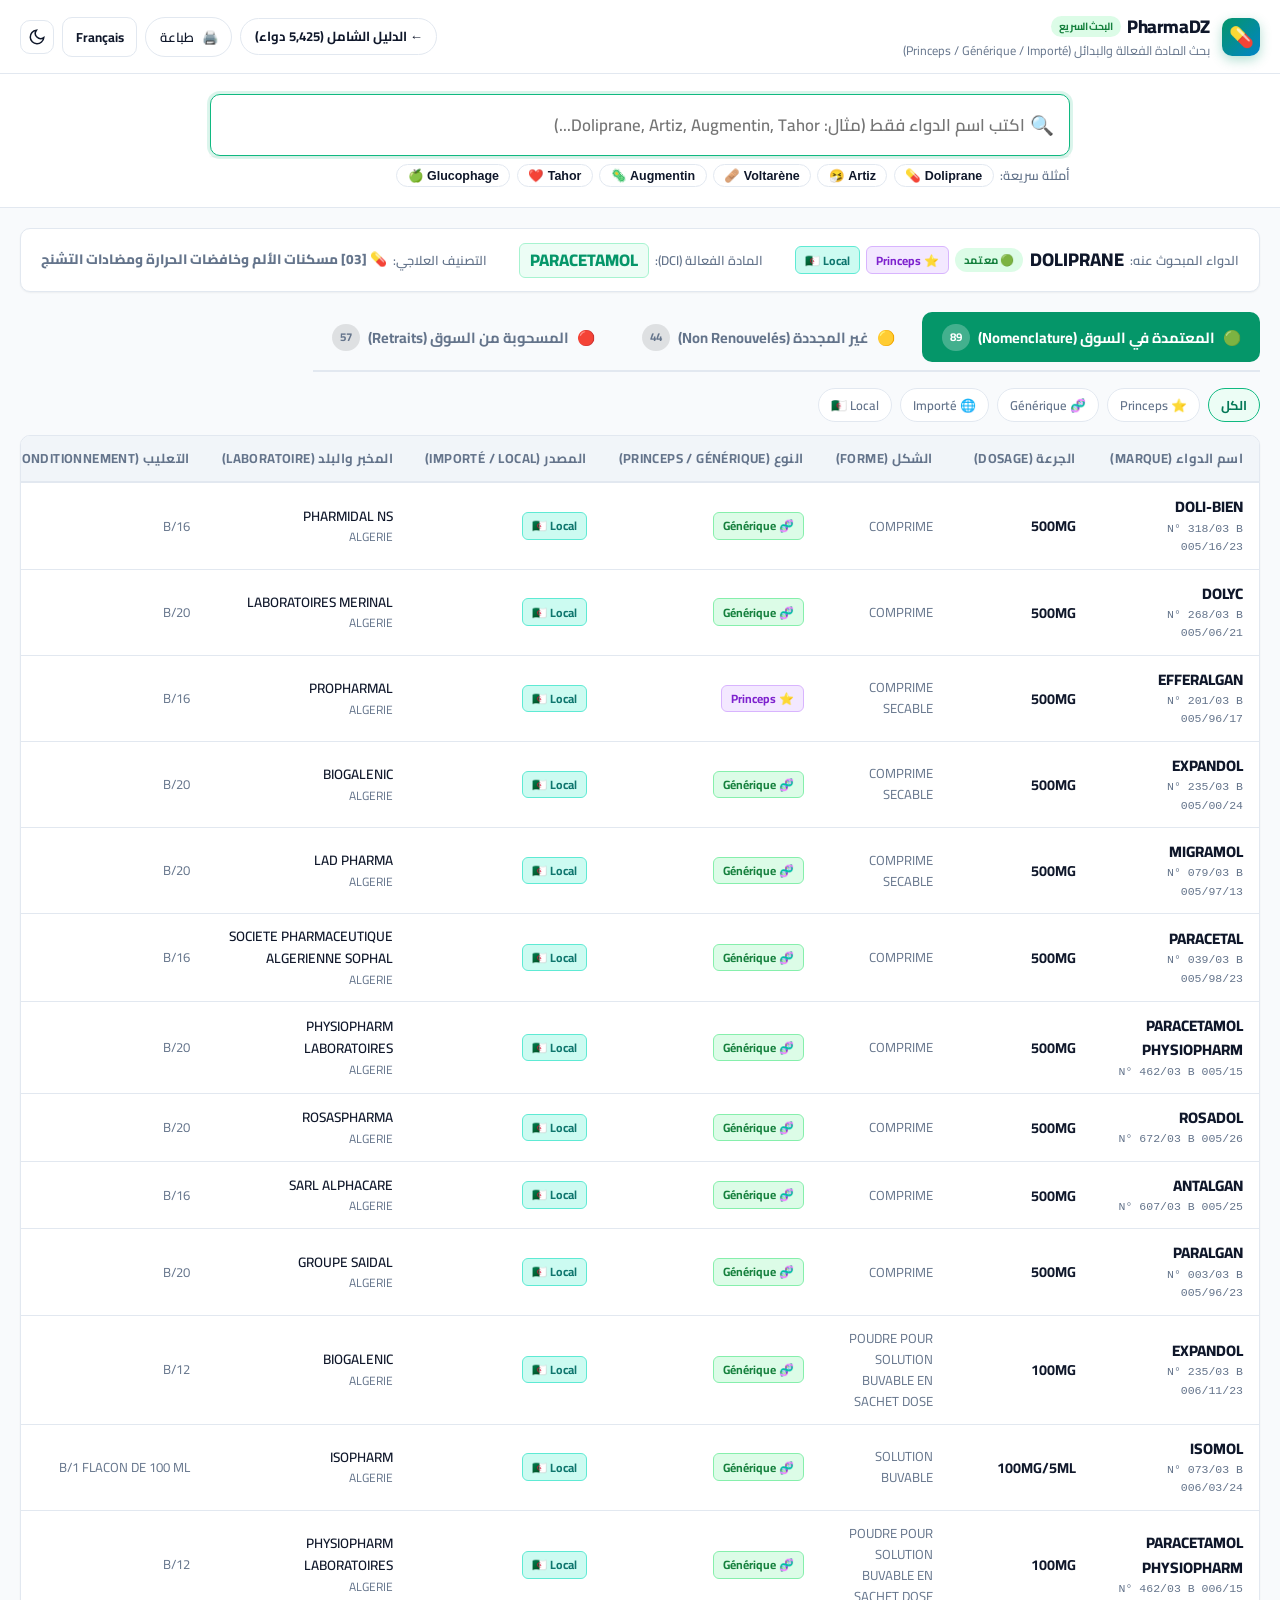
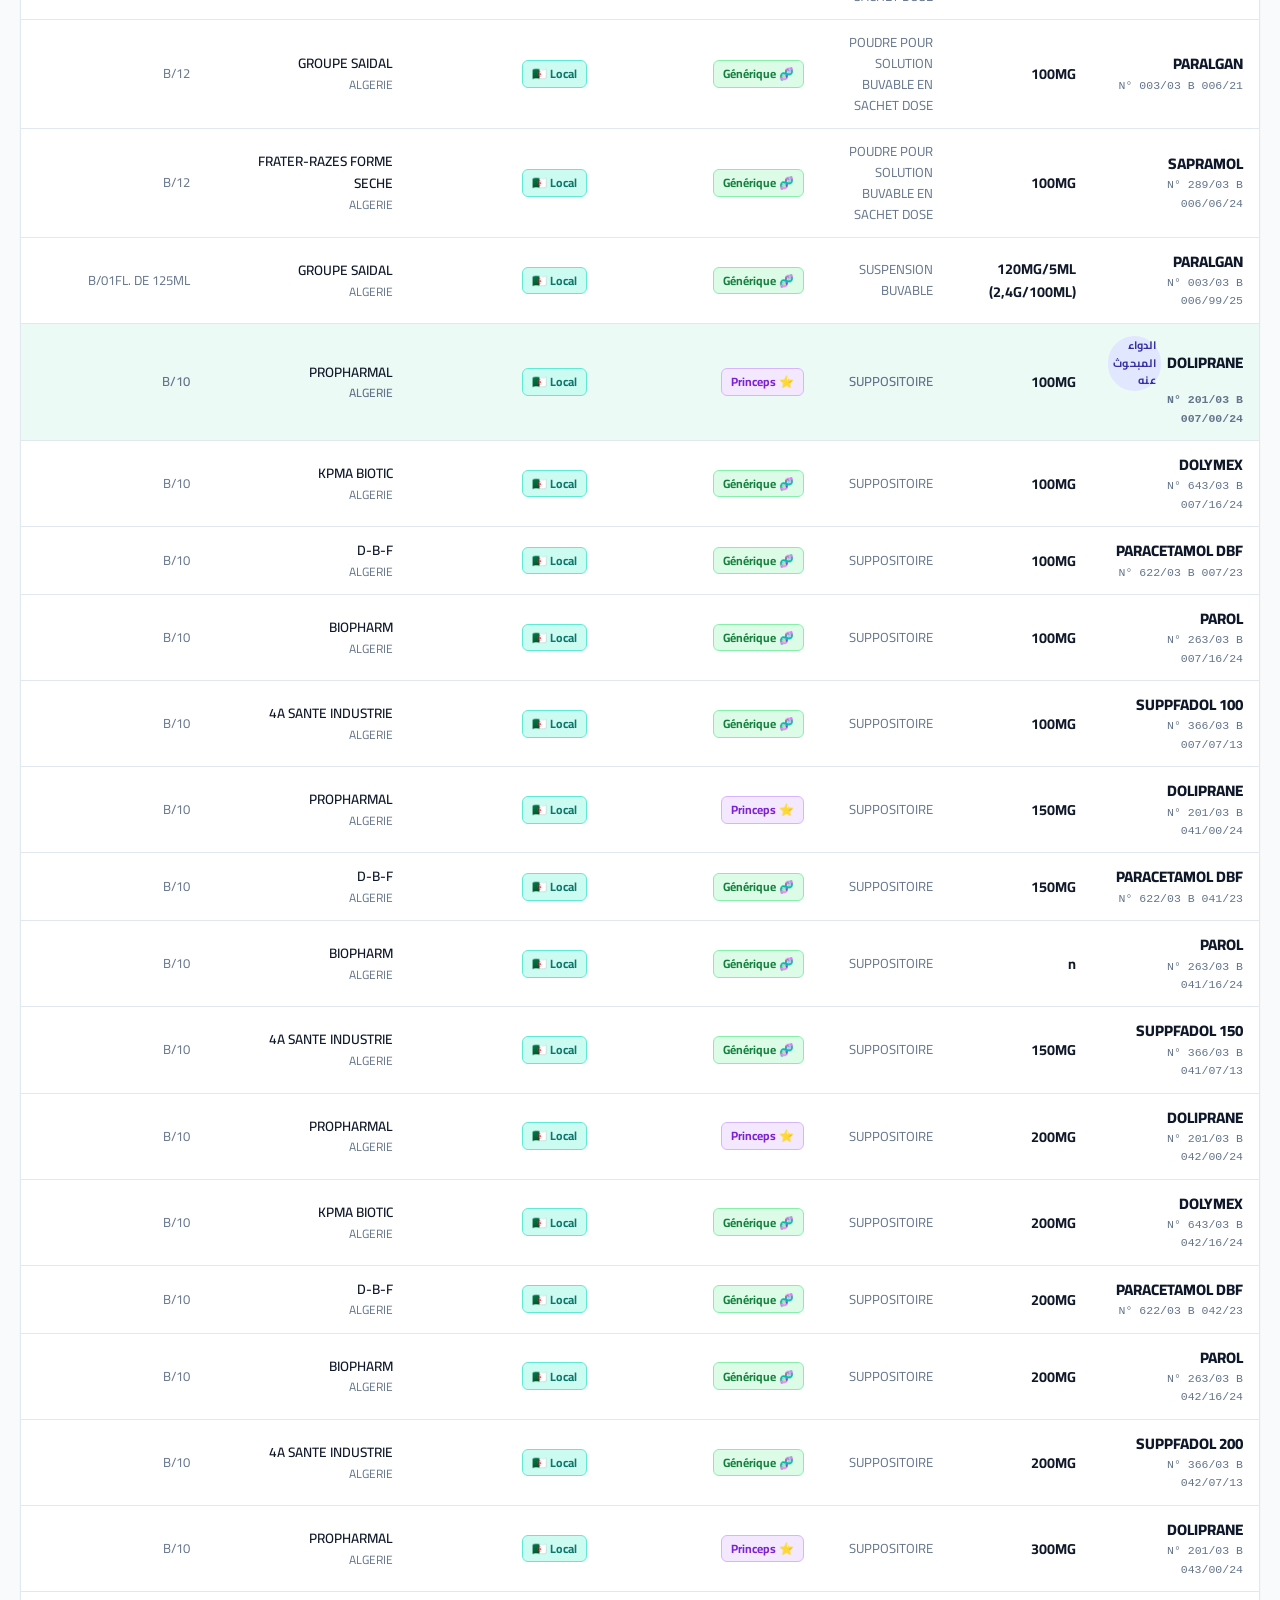
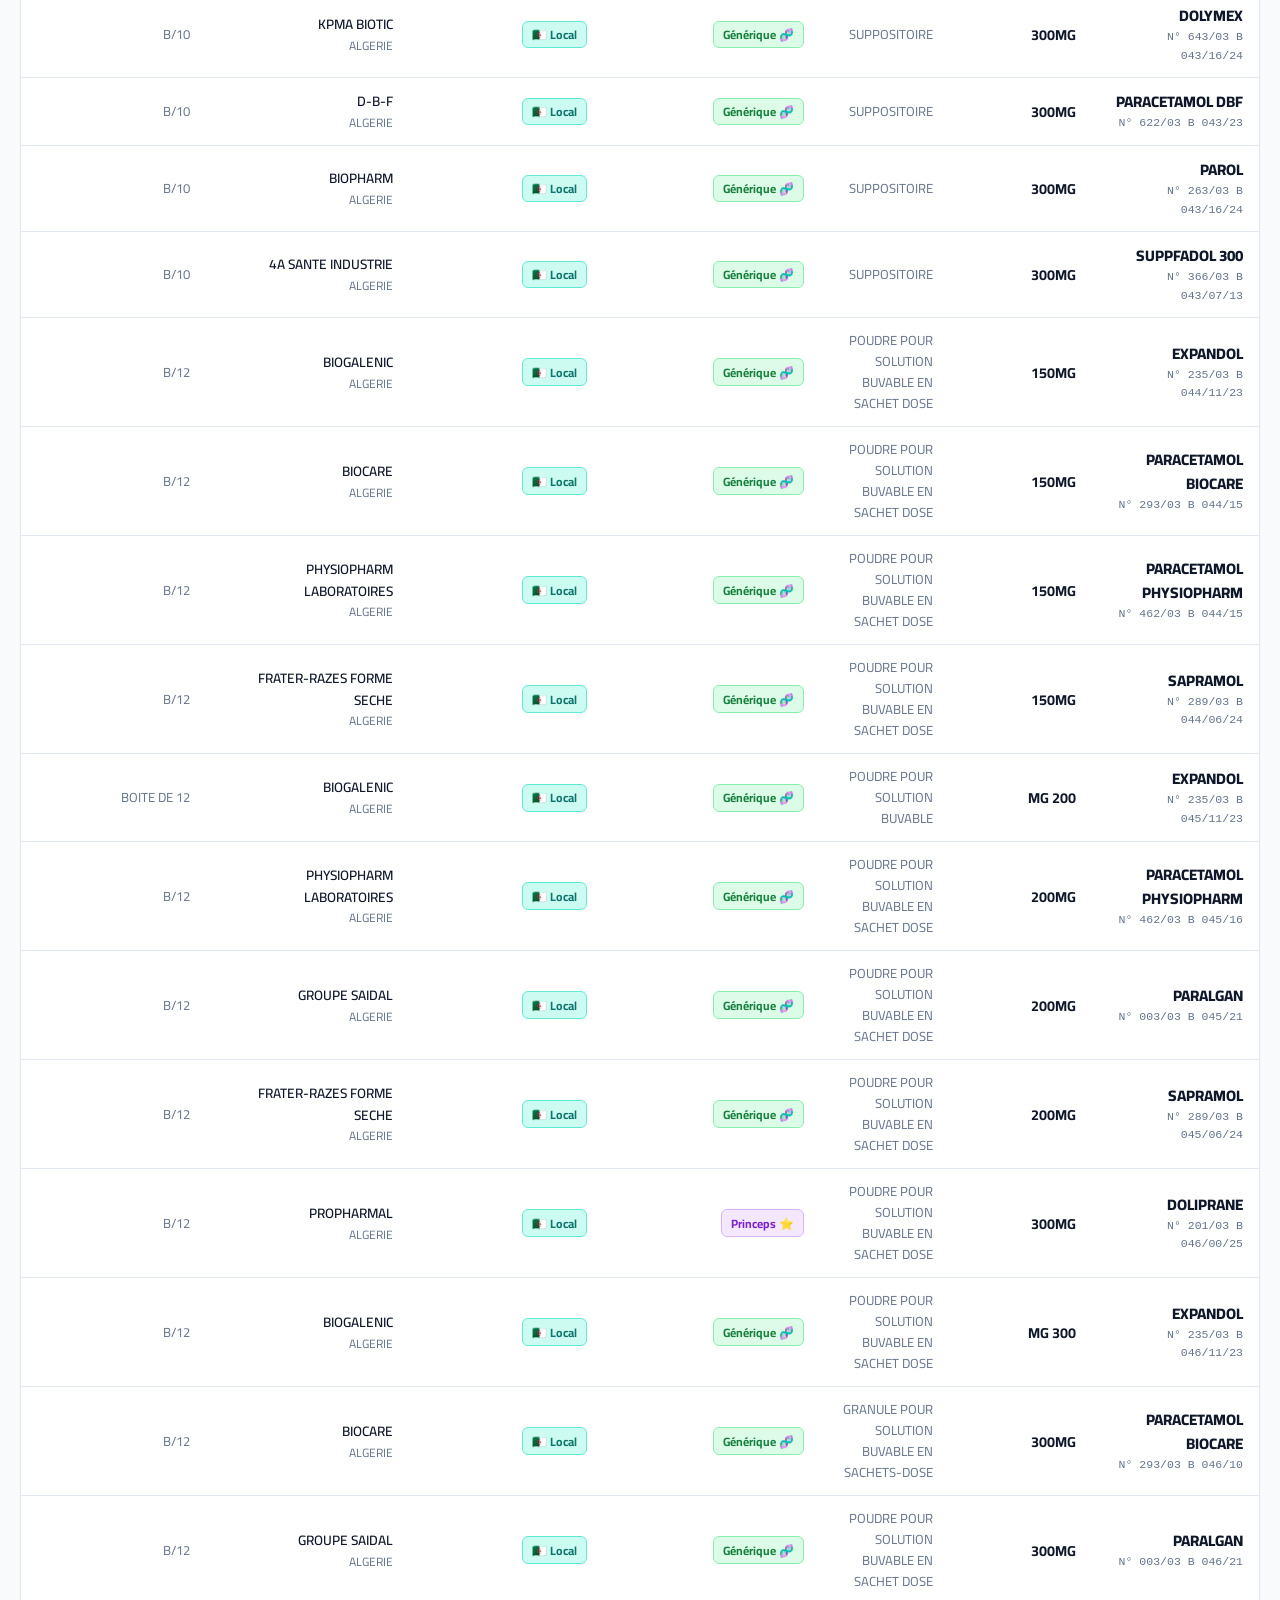
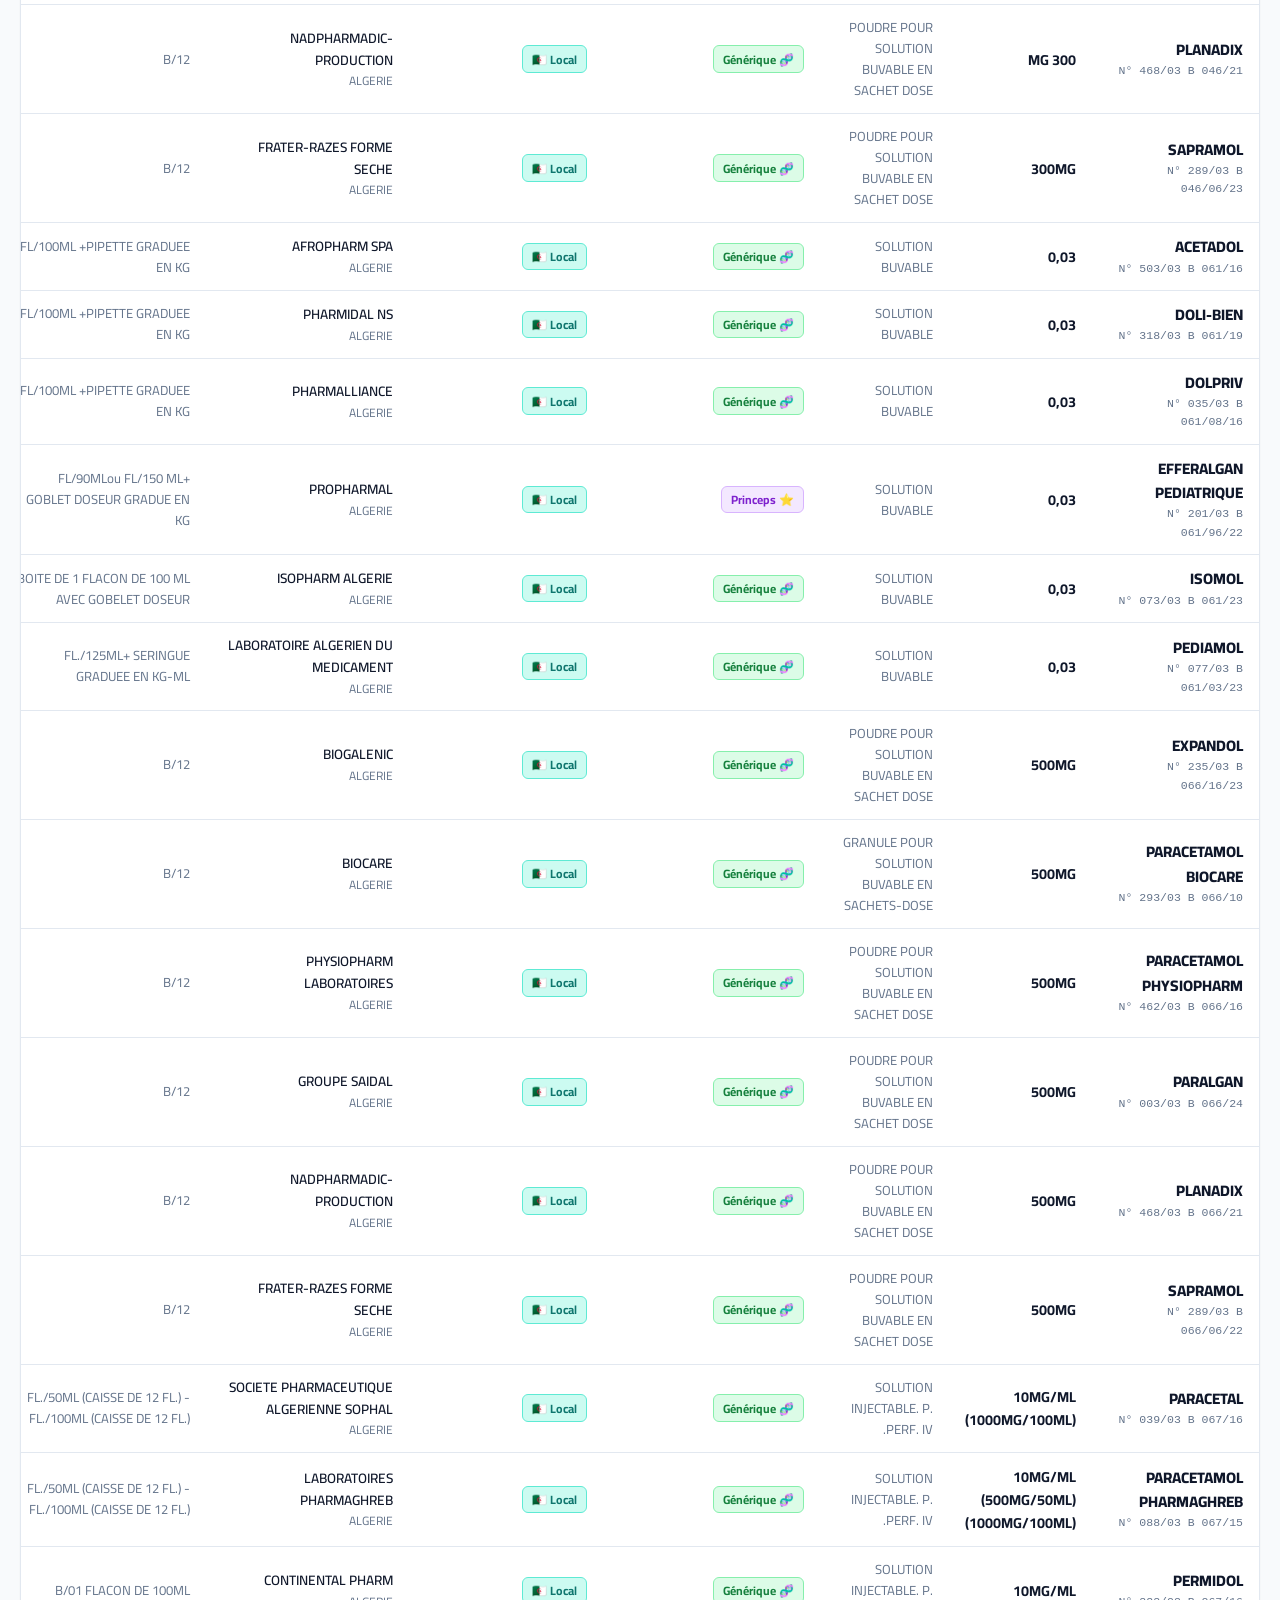
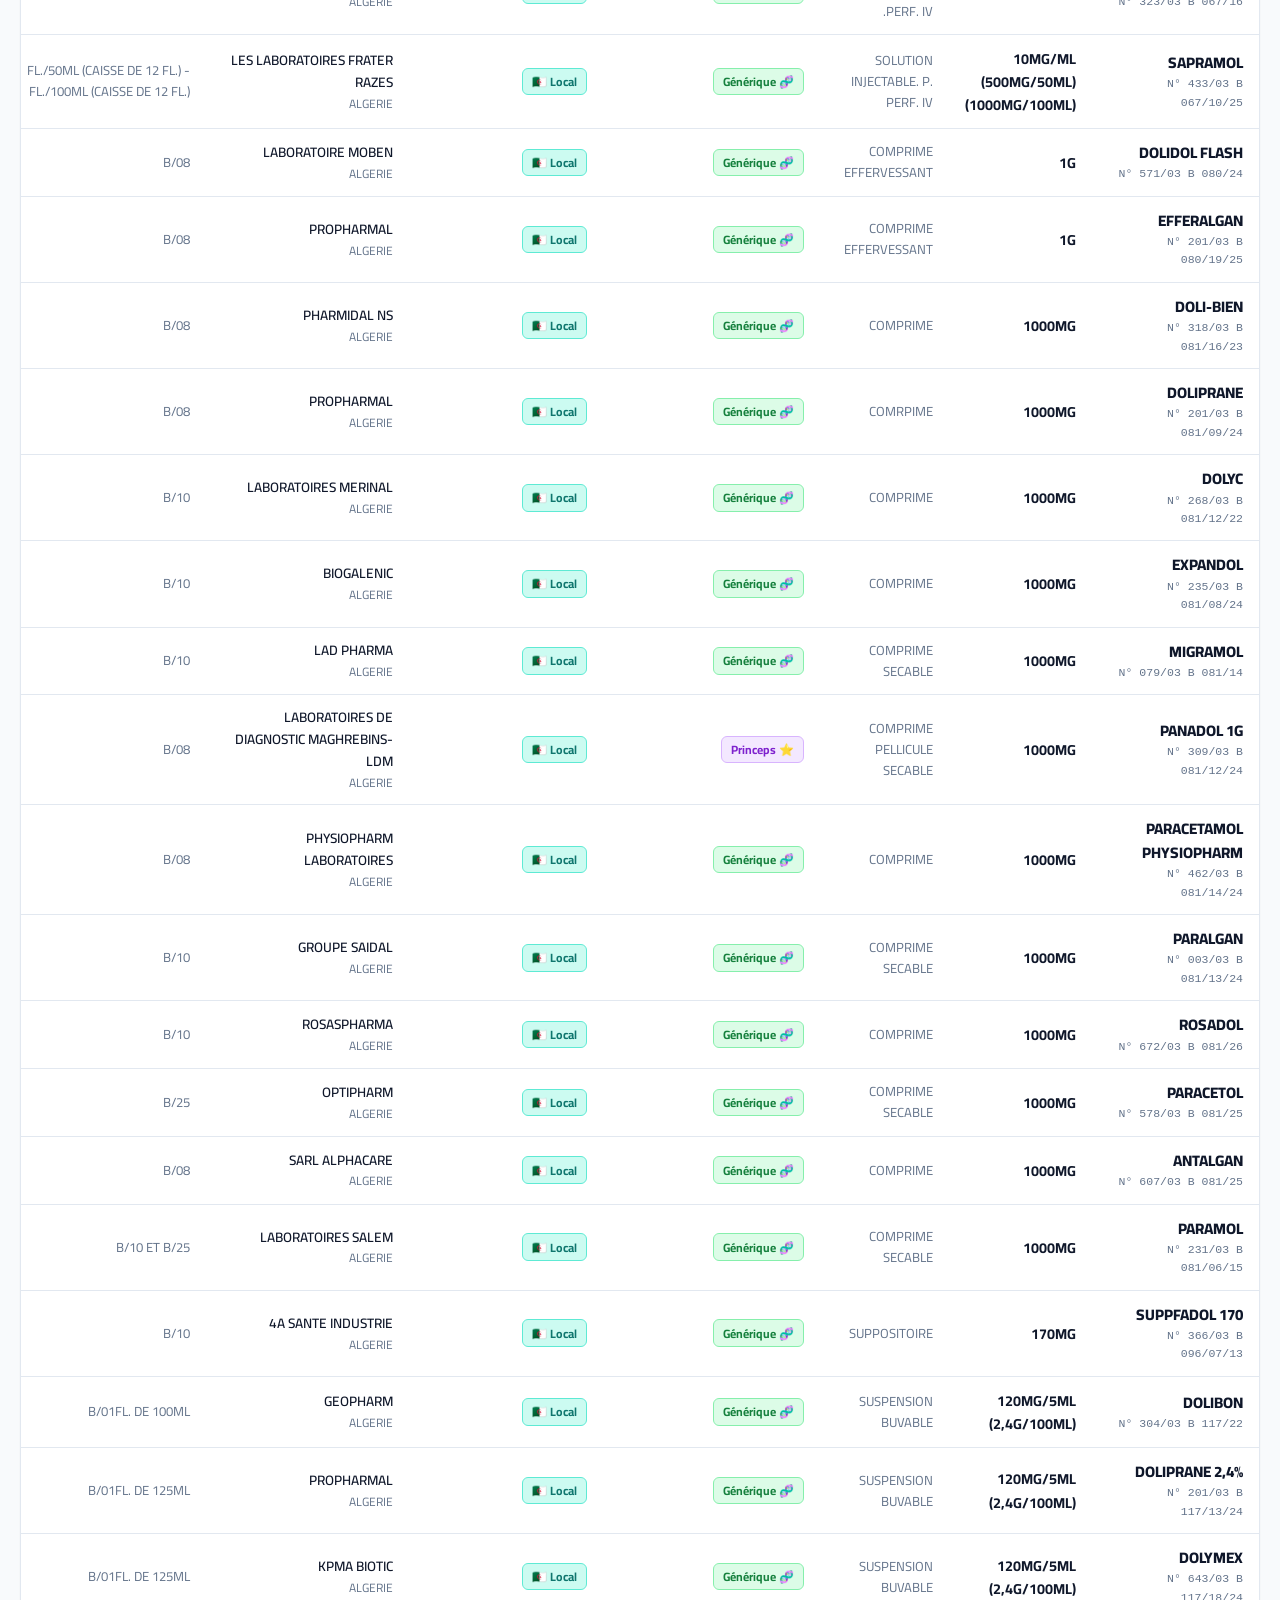
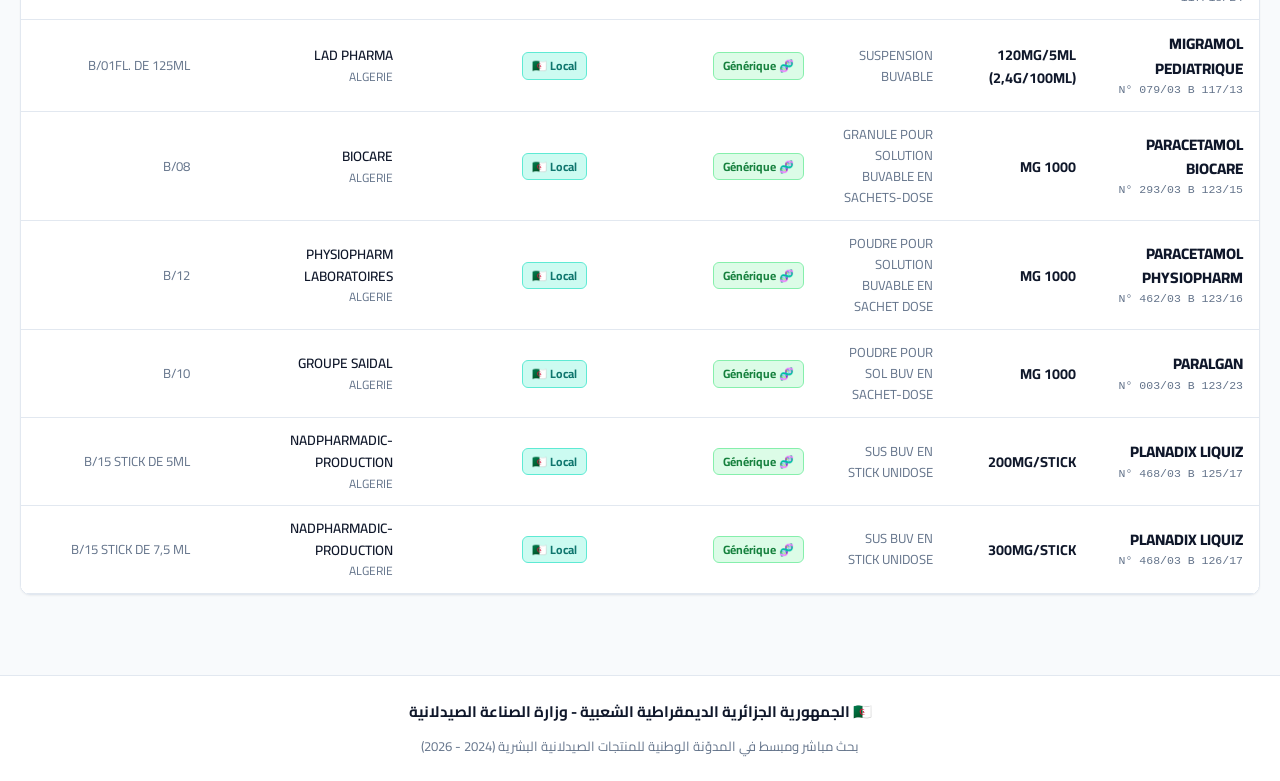
==== commit 31090f80: "Redesign search page: streamlined minimal rows without cards (Dosage, Princeps/Generique, Importe/Lo" ====
--- a/search.html
+++ b/search.html
@@ -3,8 +3,8 @@
 <head>
   <meta charset="UTF-8">
   <meta name="viewport" content="width=device-width, initial-scale=1.0">
-  <title>البحث عن المادة الفعالة والبدائل الجنيسة - PharmaDZ</title>
-  <meta name="description" content="محرك بحث ذكي للأدوية الجزائرية: أدخل اسم أي دواء لمعرفة مادته الفعالة DCI وتصنيفه العلاجي وجلب جميع بدائله المعتمدة، غير المجددة، والمسحوبة.">
+  <title>البحث عن المادة الفعالة والبدائل - PharmaDZ</title>
+  <meta name="description" content="محرك بحث مبسط وسريع للأدوية والبدائل الجنيسة: ضع اسم الدواء للحصول على المادة الفعالة والجرعة والبدائل المعتمدة وغير المجددة والمسحوبة.">
 
   <!-- Google Fonts: Cairo & Inter -->
   <link rel="preconnect" href="https://fonts.googleapis.com">
@@ -18,44 +18,39 @@
 
   <!-- ================= Header ================= -->
   <header class="site-header">
-    <div class="container header-inner">
+    <div class="container header-inner" style="padding-block: 0.75rem;">
       <div class="brand-wrapper" onclick="window.location.href='index.html'">
-        <div class="brand-icon-box" style="background: linear-gradient(135deg, var(--accent-purple), var(--primary-600));">
-          🧬
+        <div class="brand-icon-box" style="background: linear-gradient(135deg, #059669, #0284c7); width: 38px; height: 38px; font-size: 1.25rem;">
+          💊
         </div>
         <div class="brand-text">
-          <h1>
+          <h1 style="font-size: 1.15rem;">
             <span>PharmaDZ</span>
-            <span class="brand-badge" style="background:#f3e8ff;color:#7e22ce;">Génériques & DCI</span>
+            <span class="brand-badge" style="background:#dcfce7;color:#15803d;">البحث السريع</span>
           </h1>
-          <p data-i18n="site_subtitle">وزارة الصناعة الصيدلانية • محرك البدائل الصيدلانية</p>
+          <p data-i18n="site_subtitle">بحث المادة الفعالة والبدائل (Princeps / Générique / Importé)</p>
         </div>
       </div>
 
       <div class="header-actions">
         <!-- Back to Full Directory Link -->
-        <a href="index.html" class="btn btn-outline btn-pill" style="font-weight: 700;">
-          <span data-i18n="nav_back">← الدليل الوطني الشامل (5,425 دواء)</span>
+        <a href="index.html" class="btn btn-outline btn-pill" style="font-weight: 700; font-size: 0.82rem; padding: 0.45rem 0.85rem;">
+          <span data-i18n="nav_back">← الدليل الشامل (5,425 دواء)</span>
         </a>
 
-        <!-- Print Report -->
-        <button id="btn-print-report" class="btn btn-primary btn-pill">
-          <svg width="16" height="16" viewBox="0 0 24 24" fill="none" stroke="currentColor" stroke-width="2">
-            <polyline points="6 9 6 2 18 2 18 9"></polyline>
-            <path d="M6 18H4a2 2 0 0 1-2-2v-5a2 2 0 0 1 2-2h16a2 2 0 0 1 2 2v5a2 2 0 0 1-2 2h-2"></path>
-            <rect x="6" y="14" width="12" height="8"></rect>
-          </svg>
-          <span data-i18n="print_report">طباعة تقرير البدائل</span>
+        <!-- Print -->
+        <button id="btn-print-report" class="btn btn-outline btn-pill" style="font-size: 0.82rem; padding: 0.45rem 0.85rem;">
+          🖨️ <span data-i18n="print_report">طباعة</span>
         </button>
 
         <!-- Language Toggle -->
-        <button id="btn-lang-toggle" class="btn btn-outline" style="font-weight: bold; min-width: 80px;">
+        <button id="btn-lang-toggle" class="btn btn-outline" style="font-weight: bold; min-width: 75px; font-size: 0.82rem; padding: 0.45rem 0.65rem;">
           <span>Français</span>
         </button>
 
         <!-- Theme Toggle -->
-        <button id="btn-theme-toggle" class="btn-icon" title="تبديل المظهر">
-          <svg width="20" height="20" viewBox="0 0 24 24" fill="none" stroke="currentColor" stroke-width="2">
+        <button id="btn-theme-toggle" class="btn-icon" style="width: 34px; height: 34px;" title="تبديل المظهر">
+          <svg width="18" height="18" viewBox="0 0 24 24" fill="none" stroke="currentColor" stroke-width="2">
             <path d="M21 12.79A9 9 0 1 1 11.21 3 7 7 0 0 0 21 12.79z"></path>
           </svg>
         </button>
@@ -63,28 +58,18 @@
     </div>
   </header>
 
-  <!-- ================= Hero Search Section ================= -->
-  <section class="hero-section" style="background: linear-gradient(180deg, var(--bg-card) 0%, var(--bg-page) 100%); padding-block: 2rem 1.5rem;">
-    <div class="container">
-      <div class="hero-header" style="max-width: 850px; margin-inline: auto; text-align: center; margin-bottom: 1.5rem;">
-        <h2 class="hero-title" data-i18n="page_title" style="font-size: 2.1rem; color: var(--text-main);">
-          محرك البحث عن المادة الفعالة والبدائل الصيدلانية
-        </h2>
-        <p class="hero-subtitle" data-i18n="page_subtitle">
-          أدخل اسم أي دواء تجاري لاستخراج تركيبته الجنيسة (DCI) وتصنيفه العلاجي، وجلب كافة البدائل المعتمدة، غير المجددة، والمسحوبة من السوق الجزائري.
-        </p>
-      </div>
-
-      <!-- Search Input Container with Dropdown -->
-      <div style="max-width: 820px; margin-inline: auto; position: relative;">
-        <div class="search-input-box" style="box-shadow: var(--shadow-md); border-radius: var(--radius-md);">
-          <span class="search-icon" style="font-size: 1.3rem;">🔍</span>
+  <!-- ================= Clean Minimal Search Bar ================= -->
+  <section style="background: var(--bg-card); border-bottom: 1px solid var(--border-color); padding-block: 1.25rem;">
+    <div class="container" style="max-width: 900px;">
+      <div style="position: relative;">
+        <div class="search-input-box" style="box-shadow: var(--shadow-sm);">
+          <span class="search-icon" style="font-size: 1.2rem;">🔍</span>
           <input
             type="text"
             id="search-input"
             class="search-input"
-            style="font-size: 1.15rem; padding-block: 1rem; border-width: 2px;"
-            placeholder="اكتب اسم الدواء التجاري (مثال: Doliprane, Artiz, Augmentin, Tahor...)"
+            style="font-size: 1.05rem; padding-block: 0.85rem; font-weight: 600;"
+            placeholder="اكتب اسم الدواء فقط (مثال: Doliprane, Artiz, Augmentin, Tahor...)"
             autocomplete="off"
             autofocus
           >
@@ -93,89 +78,95 @@
 
         <!-- Autocomplete Suggestions Dropdown -->
         <div id="search-dropdown" class="search-dropdown-menu"></div>
+      </div>
 
-        <!-- Quick Suggestions Chips -->
-        <div class="suggestions-bar">
-          <span data-i18n="suggestions_label">أمثلة شائعة للتجربة:</span>
-          <button class="suggestion-chip" data-suggest="DOLIPRANE">Doliprane 💊</button>
-          <button class="suggestion-chip" data-suggest="ARTIZ">Artiz 🤧</button>
-          <button class="suggestion-chip" data-suggest="VOLTARENE">Voltarène 🩹</button>
-          <button class="suggestion-chip" data-suggest="AUGMENTIN">Augmentin 🦠</button>
-          <button class="suggestion-chip" data-suggest="TAHOR">Tahor ❤️</button>
-          <button class="suggestion-chip" data-suggest="GLUCOPHAGE">Glucophage 🍏</button>
-          <button class="suggestion-chip" data-suggest="FLAGYL">Flagyl 🦠</button>
-        </div>
+      <!-- Quick Suggestions Chips -->
+      <div class="suggestions-bar" style="margin-top: 0.5rem;">
+        <span data-i18n="suggestions_label" style="font-weight: 600;">أمثلة سريعة:</span>
+        <button class="suggestion-chip" data-suggest="DOLIPRANE">Doliprane 💊</button>
+        <button class="suggestion-chip" data-suggest="ARTIZ">Artiz 🤧</button>
+        <button class="suggestion-chip" data-suggest="VOLTARENE">Voltarène 🩹</button>
+        <button class="suggestion-chip" data-suggest="AUGMENTIN">Augmentin 🦠</button>
+        <button class="suggestion-chip" data-suggest="TAHOR">Tahor ❤️</button>
+        <button class="suggestion-chip" data-suggest="GLUCOPHAGE">Glucophage 🍏</button>
       </div>
     </div>
   </section>
 
-  <!-- ================= Main Body Container ================= -->
-  <main class="container" style="padding-top: 2rem;">
+  <!-- ================= Main Content Container ================= -->
+  <main class="container" style="padding-top: 1.25rem; padding-bottom: 3rem;">
 
-    <!-- Target Medicine Identity Profile Card -->
-    <div id="profile-container">
+    <!-- Minimalist Summary Strip (Replaces the big card) -->
+    <div id="summary-bar-container">
       <!-- Populated by js/search_page.js -->
     </div>
 
-    <!-- Alternatives & Equivalents Section -->
-    <section id="alts-section" class="alts-section-wrapper" style="display: none;">
-      <div class="alts-header-bar">
-        <div>
-          <h2 style="font-size: 1.35rem; font-weight: 800; color: var(--text-main); display: flex; align-items: center; gap: 0.5rem;">
-            <span>🧬</span>
-            <span data-i18n="alts_section_title">جميع الأدوية والمنتجات البديلة بنفس المادة الفعالة</span>
-          </h2>
+    <!-- Results Section (Rows only, No Cards) -->
+    <section id="alts-section" style="display: none;">
+      
+      <!-- Sub-Tabs Bar: Nomenclature vs Non Renouvelés vs Retraits -->
+      <div class="alts-header-bar" style="margin-bottom: 0.85rem;">
+        <div class="alts-subtabs-nav">
+          <button class="alts-tab-btn active" data-tab="active">
+            <span>🟢</span>
+            <span data-i18n="tab_active">المعتمدة في السوق (Nomenclature)</span>
+            <span id="badge-count-active" class="badge-count">0</span>
+          </button>
+          <button class="alts-tab-btn" data-tab="non_renewed">
+            <span>🟡</span>
+            <span data-i18n="tab_non_renewed">غير المجددة (Non Renouvelés)</span>
+            <span id="badge-count-non-renewed" class="badge-count">0</span>
+          </button>
+          <button class="alts-tab-btn" data-tab="withdrawn">
+            <span>🔴</span>
+            <span data-i18n="tab_withdrawn">المسحوبة من السوق (Retraits)</span>
+            <span id="badge-count-withdrawn" class="badge-count">0</span>
+          </button>
         </div>
 
-        <!-- Filter Pills for Alternatives -->
+        <!-- Quick Filter Pills -->
         <div class="filter-pills-row" style="border: none; padding: 0;">
           <span class="pill-filter active" data-alt-filter="all" data-i18n="filter_all">الكل</span>
-          <span class="pill-filter" data-alt-filter="GE" data-i18n="filter_ge">جنيس فقط (GE)</span>
-          <span class="pill-filter" data-alt-filter="RE" data-i18n="filter_re">أصلي مرجعي (RE)</span>
-          <span class="pill-filter" data-alt-filter="F" data-i18n="filter_local">إنتاج محلي 🇩🇿</span>
+          <span class="pill-filter" data-alt-filter="RE">⭐ Princeps</span>
+          <span class="pill-filter" data-alt-filter="GE">🧬 Générique</span>
+          <span class="pill-filter" data-alt-filter="I">🌐 Importé</span>
+          <span class="pill-filter" data-alt-filter="F">🇩🇿 Local</span>
         </div>
       </div>
 
-      <!-- Sub-Tabs: Nomenclature Active vs Non Renouvelés vs Retraits -->
-      <div class="alts-subtabs-nav">
-        <button class="alts-tab-btn active" data-tab="active">
-          <span>🟢</span>
-          <span data-i18n="tab_active">المعتمدة حالياً في السوق</span>
-          <span id="badge-count-active" class="badge-count">0</span>
-        </button>
-        <button class="alts-tab-btn" data-tab="non_renewed">
-          <span>🟡</span>
-          <span data-i18n="tab_non_renewed">غير المجددة (Non Renouvelés)</span>
-          <span id="badge-count-non-renewed" class="badge-count">0</span>
-        </button>
-        <button class="alts-tab-btn" data-tab="withdrawn">
-          <span>🔴</span>
-          <span data-i18n="tab_withdrawn">المسحوبة من السوق (Retraits)</span>
-          <span id="badge-count-withdrawn" class="badge-count">0</span>
-        </button>
+      <!-- Minimal Rows Table Container -->
+      <div class="minimal-table-box">
+        <table class="minimal-rows-table">
+          <thead>
+            <tr>
+              <th style="min-width: 140px;">اسم الدواء (Marque)</th>
+              <th>الجرعة (Dosage)</th>
+              <th>الشكل (Forme)</th>
+              <th>النوع (Princeps / Générique)</th>
+              <th>المصدر (Importé / Local)</th>
+              <th>المخبر والبلد (Laboratoire)</th>
+              <th>التعليب (Conditionnement)</th>
+              <th id="th-extra" style="display: none;">ملاحظة السحب</th>
+            </tr>
+          </thead>
+          <tbody id="minimal-rows-tbody">
+            <!-- Rows rendered by js/search_page.js -->
+          </tbody>
+        </table>
       </div>
 
-      <!-- Alternatives Grid Container -->
-      <div id="alts-grid" class="alts-cards-grid" style="margin-top: 1.5rem;">
-        <!-- Rendered by js/search_page.js -->
-      </div>
     </section>
 
   </main>
 
   <!-- ================= Footer ================= -->
-  <footer class="site-footer">
+  <footer class="site-footer" style="margin-top: 2rem; padding-block: 1.5rem;">
     <div class="container footer-content">
-      <div style="font-weight: 700; font-size: 1rem; color: var(--text-main);">
+      <div style="font-weight: 700; font-size: 0.95rem; color: var(--text-main);">
         🇩🇿 الجمهورية الجزائرية الديمقراطية الشعبية - وزارة الصناعة الصيدلانية
       </div>
-      <div>
-        محرك البحث عن البدائل الصيدلانية والجنيسة • Nomenclature Nationale des Produits Pharmaceutiques
-      </div>
-      <div style="display: flex; gap: 1rem; margin-top: 0.5rem;">
-        <a href="index.html" style="color: var(--primary-600); font-weight: bold; text-decoration: none;">
-          ← العودة إلى الدليل الشامل (5,425 دواء)
-        </a>
+      <div style="font-size: 0.82rem;">
+        بحث مباشر ومبسط في المدوّنة الوطنية للمنتجات الصيدلانية البشرية (2024 - 2026)
       </div>
     </div>
   </footer>
--- a/css/style.css
+++ b/css/style.css
@@ -1746,3 +1746,199 @@
   gap: 0.3rem;
   font-size: 0.8rem;
 }
+
+
+/* ==========================================================================
+   Minimalist Row-based Search Layout (No Cards)
+   ========================================================================== */
+
+.minimal-summary-bar {
+  background: var(--bg-card);
+  border: 1px solid var(--border-color);
+  border-radius: var(--radius-md);
+  padding: 0.85rem 1.25rem;
+  margin-bottom: 1.25rem;
+  display: flex;
+  flex-wrap: wrap;
+  align-items: center;
+  justify-content: space-between;
+  gap: 0.75rem;
+  box-shadow: var(--shadow-sm);
+}
+
+.summary-item {
+  display: inline-flex;
+  align-items: center;
+  gap: 0.4rem;
+  font-size: 0.92rem;
+}
+
+.summary-label {
+  color: var(--text-muted);
+  font-size: 0.8rem;
+  font-weight: 600;
+}
+
+.summary-val {
+  font-weight: 800;
+  color: var(--text-main);
+}
+
+.summary-dci-val {
+  color: var(--primary-600);
+  font-weight: 800;
+  font-size: 1.05rem;
+  background: var(--primary-50);
+  padding: 0.2rem 0.6rem;
+  border-radius: var(--radius-sm);
+  border: 1px solid var(--primary-200);
+}
+[data-theme="dark"] .summary-dci-val {
+  background: rgba(16, 185, 129, 0.15);
+  border-color: rgba(16, 185, 129, 0.3);
+  color: #34d399;
+}
+
+/* Minimal Table */
+.minimal-table-box {
+  background: var(--bg-card);
+  border: 1px solid var(--border-color);
+  border-radius: var(--radius-md);
+  overflow-x: auto;
+  box-shadow: var(--shadow-sm);
+}
+
+.minimal-rows-table {
+  width: 100%;
+  border-collapse: collapse;
+  font-size: 0.88rem;
+  text-align: inherit;
+}
+
+.minimal-rows-table th {
+  background: var(--bg-subtle);
+  padding: 0.75rem 1rem;
+  font-weight: 700;
+  color: var(--text-muted);
+  border-bottom: 2px solid var(--border-color);
+  white-space: nowrap;
+  font-size: 0.82rem;
+  text-transform: uppercase;
+  letter-spacing: 0.03em;
+}
+
+.minimal-rows-table td {
+  padding: 0.75rem 1rem;
+  border-bottom: 1px solid var(--border-color);
+  vertical-align: middle;
+}
+
+.minimal-rows-table tbody tr {
+  transition: background-color 0.15s ease;
+}
+
+.minimal-rows-table tbody tr:hover {
+  background-color: var(--bg-subtle);
+}
+
+.minimal-rows-table tr.row-target {
+  background-color: rgba(16, 185, 129, 0.08);
+  font-weight: 600;
+}
+
+.med-brand-link {
+  font-weight: 800;
+  font-size: 0.95rem;
+  color: var(--text-main);
+}
+
+/* Clear Badges for Princeps, Générique, Importé, Local */
+.tag-princeps {
+  display: inline-flex;
+  align-items: center;
+  gap: 0.25rem;
+  background: #f3e8ff;
+  color: #7e22ce;
+  border: 1px solid #d8b4fe;
+  font-weight: 700;
+  font-size: 0.75rem;
+  padding: 0.2rem 0.55rem;
+  border-radius: var(--radius-sm);
+  white-space: nowrap;
+}
+[data-theme="dark"] .tag-princeps {
+  background: rgba(168, 85, 247, 0.15);
+  color: #c084fc;
+  border-color: rgba(168, 85, 247, 0.3);
+}
+
+.tag-generique {
+  display: inline-flex;
+  align-items: center;
+  gap: 0.25rem;
+  background: #dcfce7;
+  color: #15803d;
+  border: 1px solid #86efac;
+  font-weight: 700;
+  font-size: 0.75rem;
+  padding: 0.2rem 0.55rem;
+  border-radius: var(--radius-sm);
+  white-space: nowrap;
+}
+[data-theme="dark"] .tag-generique {
+  background: rgba(34, 197, 94, 0.15);
+  color: #4ade80;
+  border-color: rgba(34, 197, 94, 0.3);
+}
+
+.tag-bio {
+  display: inline-flex;
+  align-items: center;
+  gap: 0.25rem;
+  background: #fef3c7;
+  color: #b45309;
+  border: 1px solid #fde68a;
+  font-weight: 700;
+  font-size: 0.75rem;
+  padding: 0.2rem 0.55rem;
+  border-radius: var(--radius-sm);
+  white-space: nowrap;
+}
+
+.tag-importe {
+  display: inline-flex;
+  align-items: center;
+  gap: 0.25rem;
+  background: #e0f2fe;
+  color: #0369a1;
+  border: 1px solid #7dd3fc;
+  font-weight: 700;
+  font-size: 0.75rem;
+  padding: 0.2rem 0.55rem;
+  border-radius: var(--radius-sm);
+  white-space: nowrap;
+}
+[data-theme="dark"] .tag-importe {
+  background: rgba(14, 165, 233, 0.15);
+  color: #38bdf8;
+  border-color: rgba(14, 165, 233, 0.3);
+}
+
+.tag-local {
+  display: inline-flex;
+  align-items: center;
+  gap: 0.25rem;
+  background: #ccfbf1;
+  color: #0f766e;
+  border: 1px solid #5eead4;
+  font-weight: 700;
+  font-size: 0.75rem;
+  padding: 0.2rem 0.55rem;
+  border-radius: var(--radius-sm);
+  white-space: nowrap;
+}
+[data-theme="dark"] .tag-local {
+  background: rgba(20, 184, 166, 0.15);
+  color: #2dd4bf;
+  border-color: rgba(20, 184, 166, 0.3);
+}
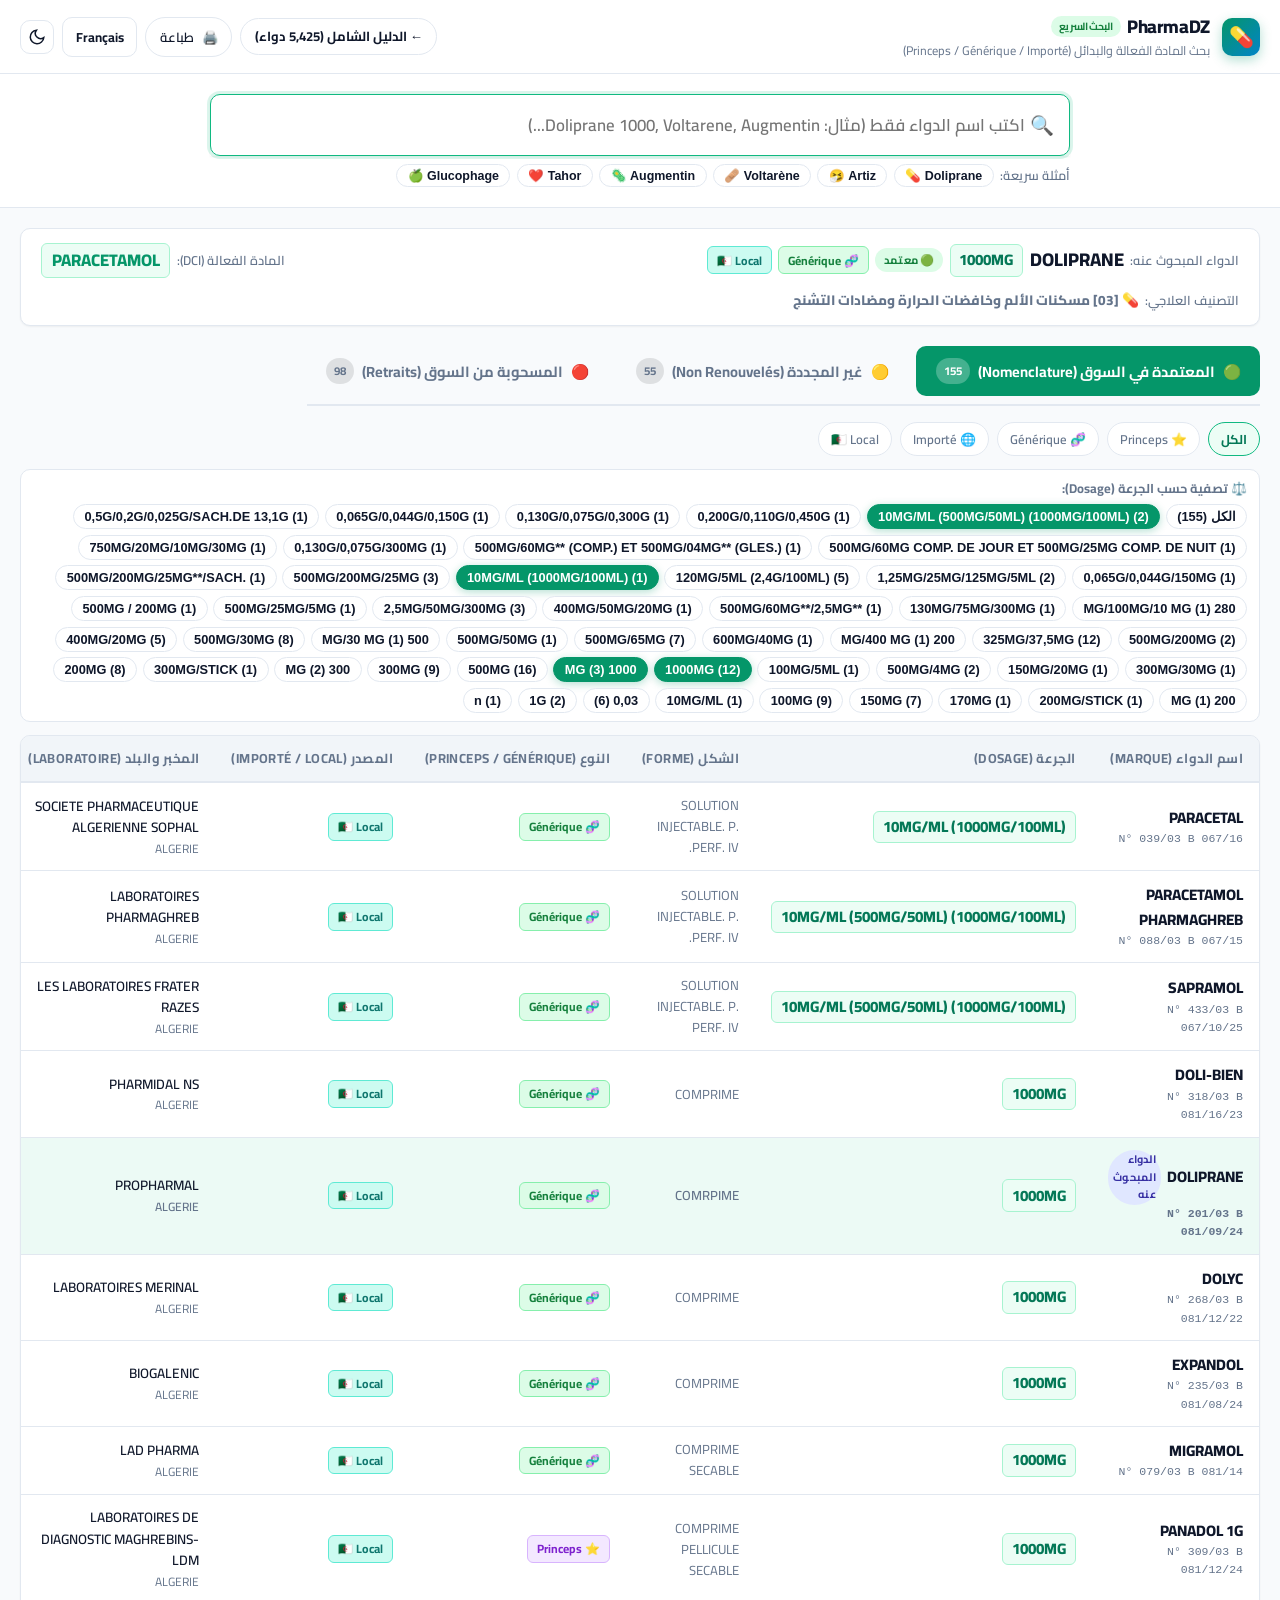
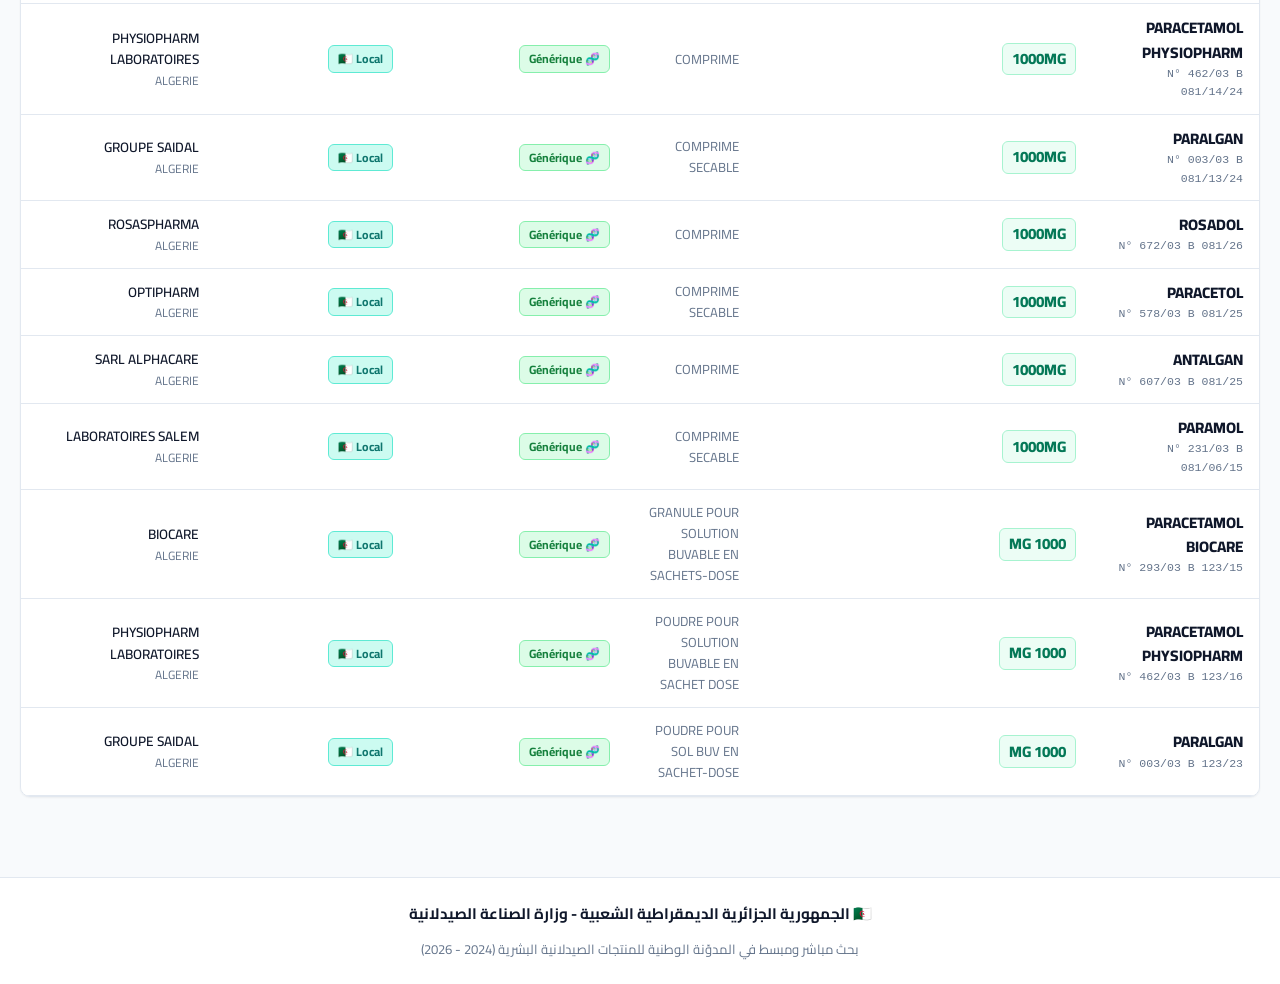
==== commit 04ca19da: "Support multi-token search with dosage (e.g. Doliprane 1000), dynamic dosage filter pills, and DCI r" ====
--- a/search.html
+++ b/search.html
@@ -134,6 +134,16 @@
         </div>
       </div>
 
+      <!-- Dynamic Dosage Filter Bar -->
+      <div id="dosage-filters-row" class="dosage-filter-bar" style="display: flex; flex-wrap: wrap; align-items: center; gap: 0.35rem; margin-bottom: 0.85rem; padding: 0.5rem 0.75rem; background: var(--bg-card); border: 1px solid var(--border-color); border-radius: var(--radius-md);">
+        <span style="font-size: 0.8rem; font-weight: 700; color: var(--text-muted); margin-inline-end: 0.35rem;">
+          ⚖️ تصفية حسب الجرعة (Dosage):
+        </span>
+        <div id="dosage-pills-container" style="display: flex; flex-wrap: wrap; gap: 0.35rem;">
+          <!-- Dynamically populated: [الكل] [1000MG] [500MG]... -->
+        </div>
+      </div>
+
       <!-- Minimal Rows Table Container -->
       <div class="minimal-table-box">
         <table class="minimal-rows-table">
--- a/css/style.css
+++ b/css/style.css
@@ -1942,3 +1942,44 @@
   color: #2dd4bf;
   border-color: rgba(20, 184, 166, 0.3);
 }
+
+
+/* Dosage Filter Bar & Badge Styles */
+.dosage-pill-btn {
+  padding: 0.25rem 0.65rem;
+  border-radius: var(--radius-full);
+  font-size: 0.8rem;
+  font-weight: 700;
+  border: 1px solid var(--border-color);
+  background: var(--bg-card);
+  color: var(--text-main);
+  cursor: pointer;
+  transition: var(--transition);
+}
+.dosage-pill-btn:hover {
+  border-color: var(--primary-500);
+  background: var(--bg-subtle);
+}
+.dosage-pill-btn.active {
+  background: var(--primary-600);
+  border-color: var(--primary-600);
+  color: white;
+  box-shadow: 0 2px 8px rgba(5, 150, 105, 0.3);
+}
+
+.dosage-badge-val {
+  font-weight: 800;
+  font-size: 0.95rem;
+  color: var(--primary-700);
+  background: var(--primary-50);
+  padding: 0.2rem 0.55rem;
+  border-radius: var(--radius-sm);
+  border: 1px solid var(--primary-200);
+  display: inline-block;
+  white-space: nowrap;
+}
+[data-theme="dark"] .dosage-badge-val {
+  background: rgba(16, 185, 129, 0.15);
+  border-color: rgba(16, 185, 129, 0.3);
+  color: #34d399;
+}
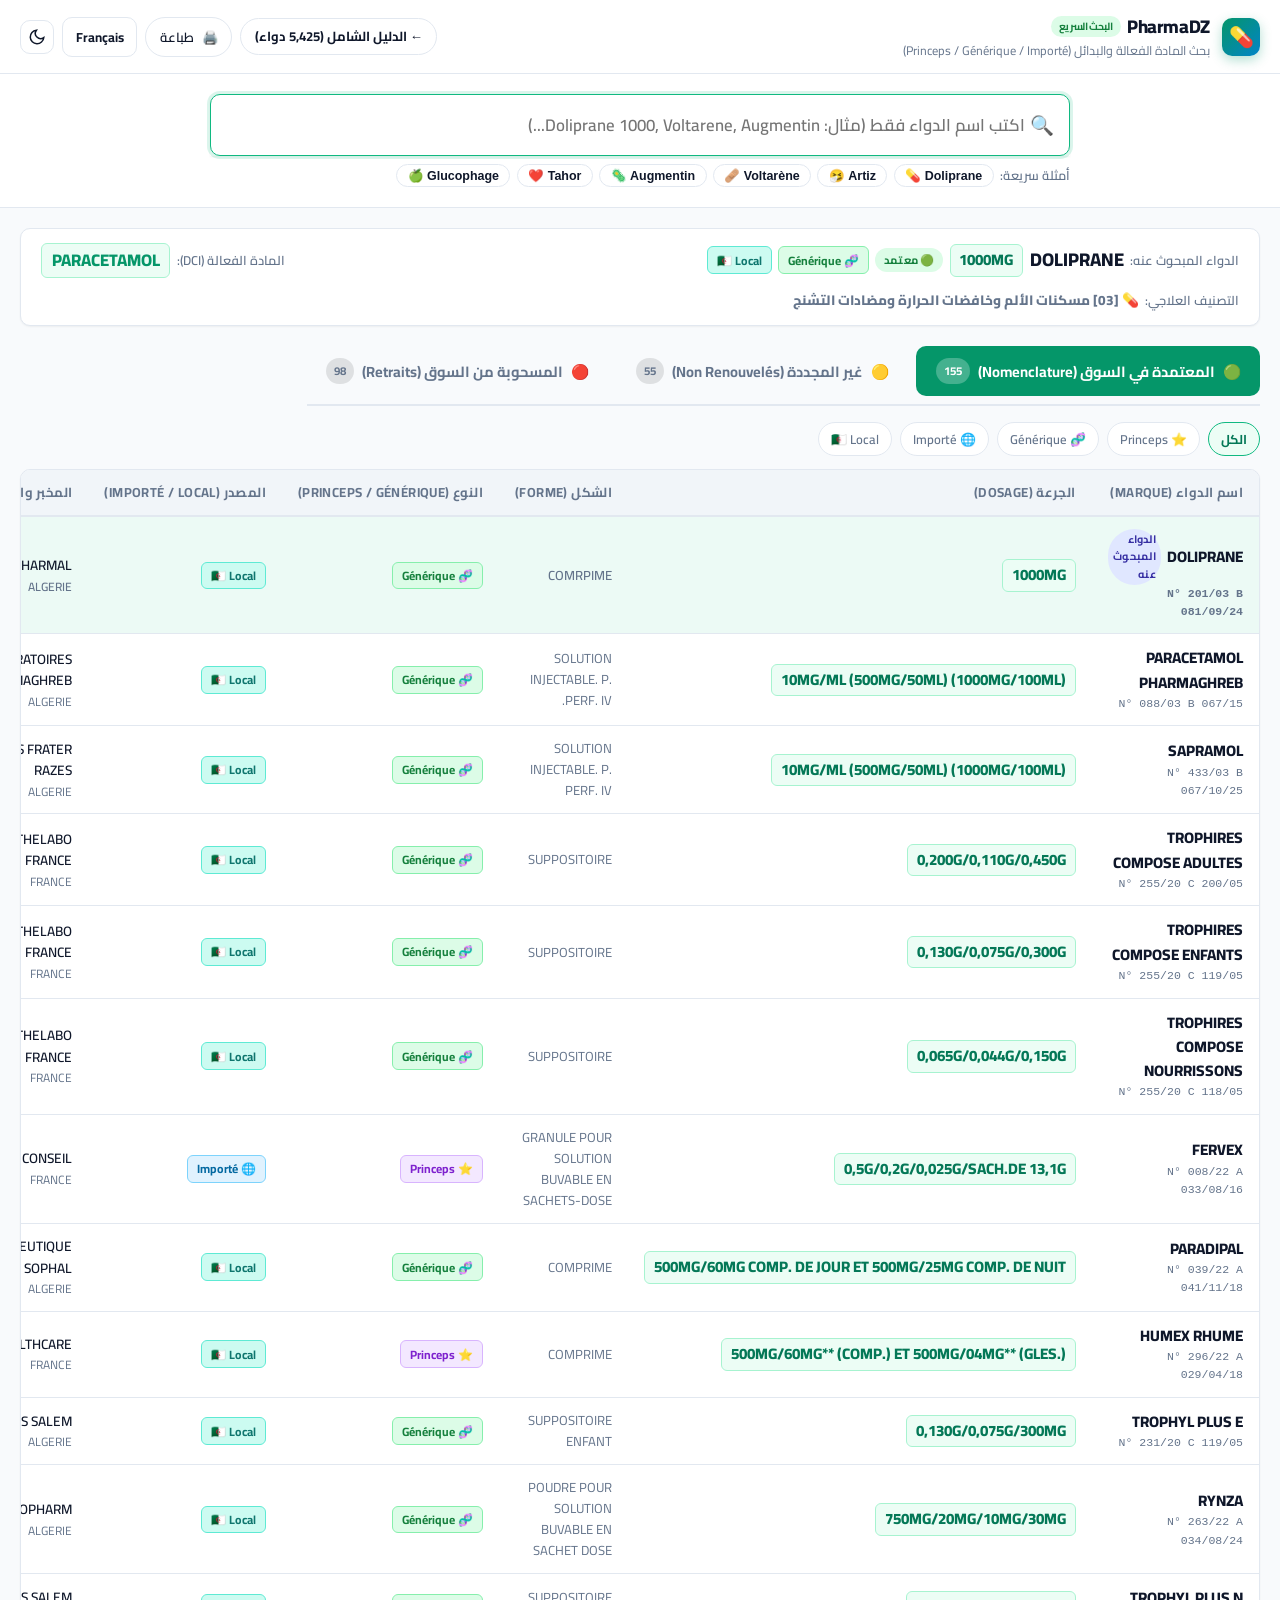
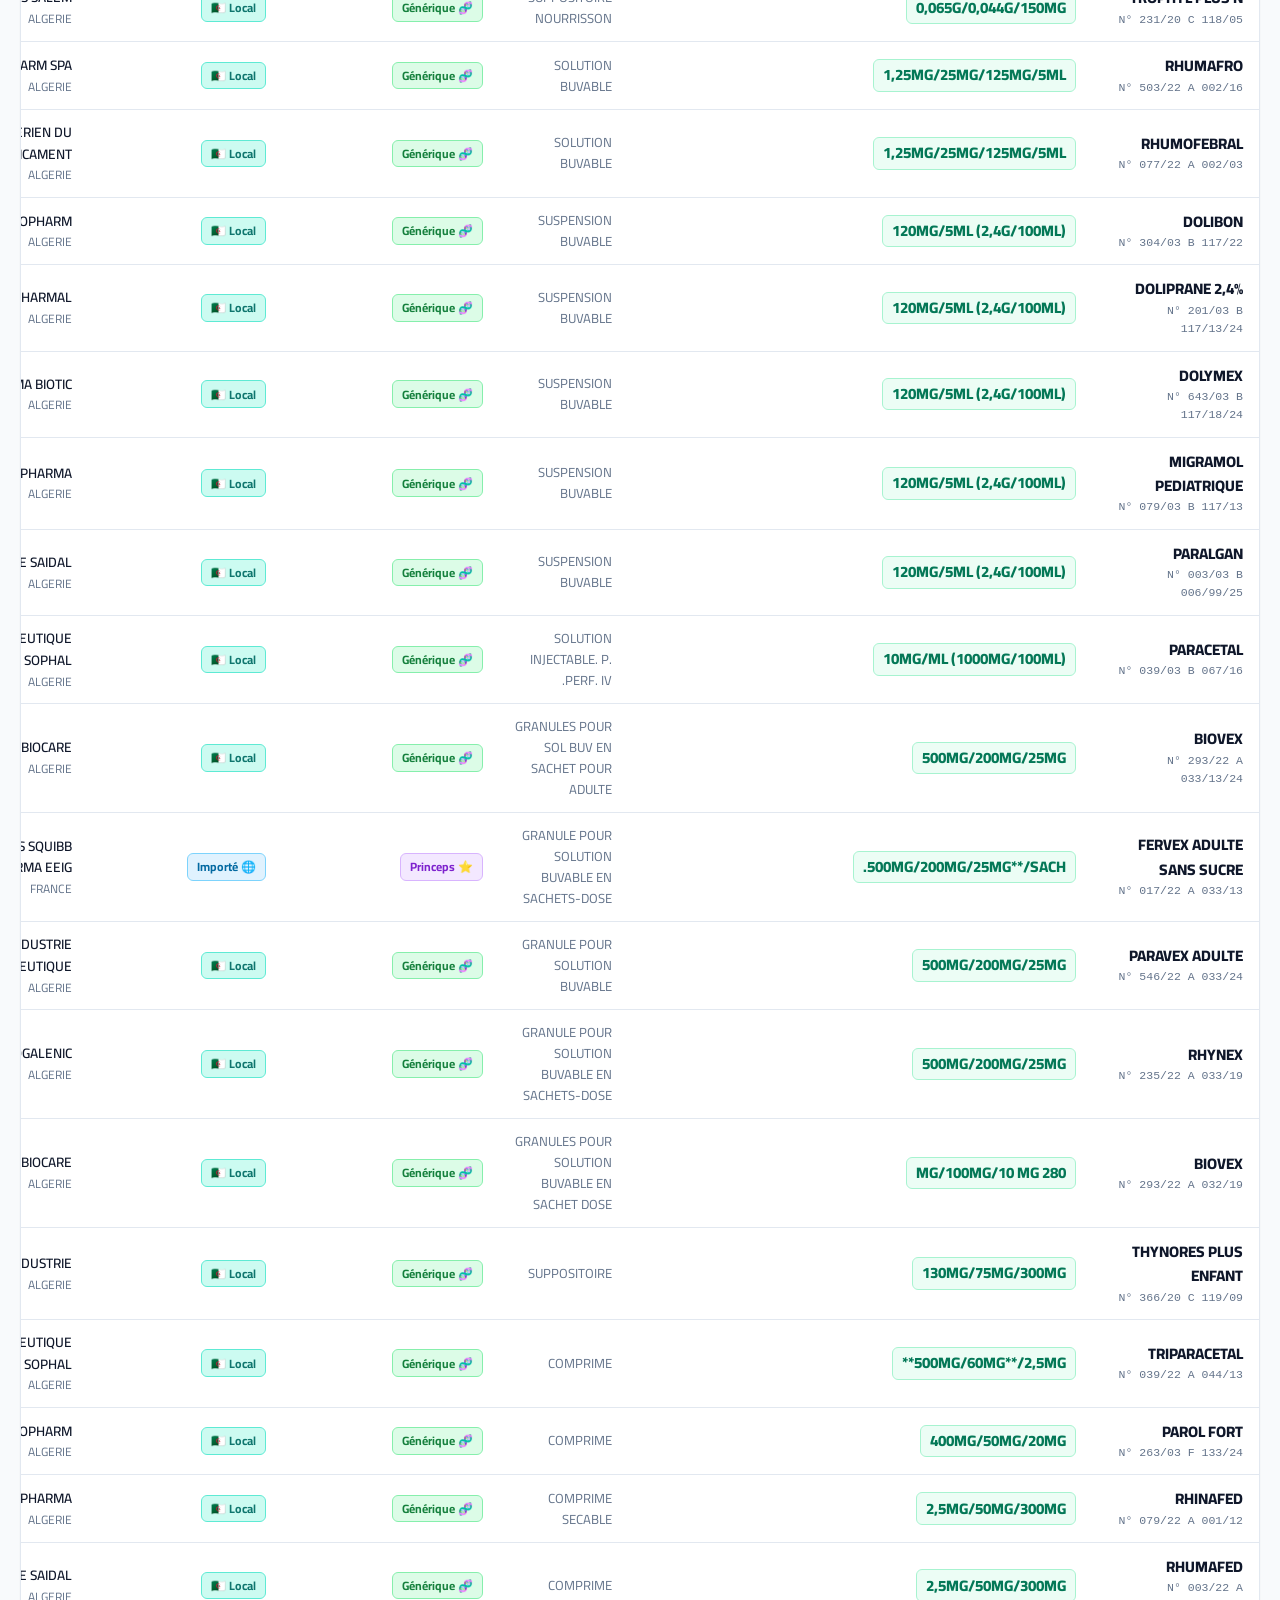
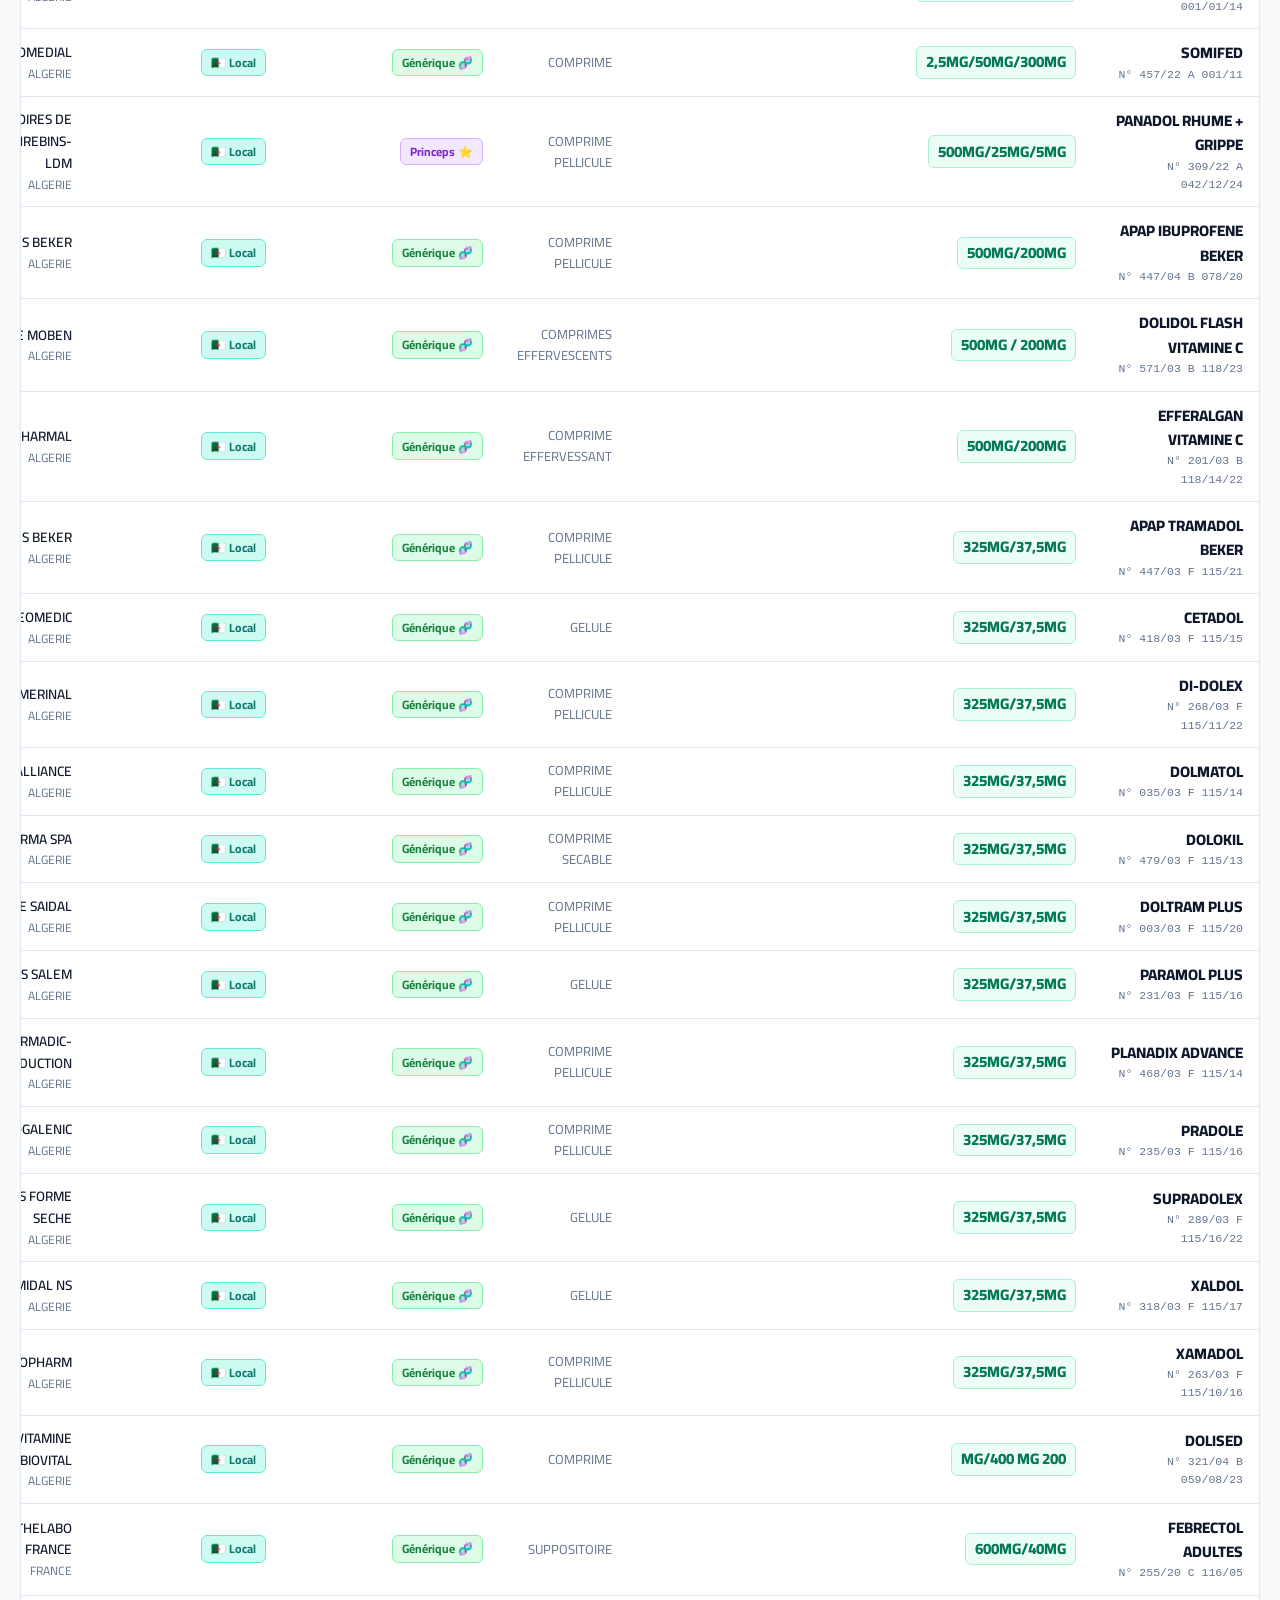
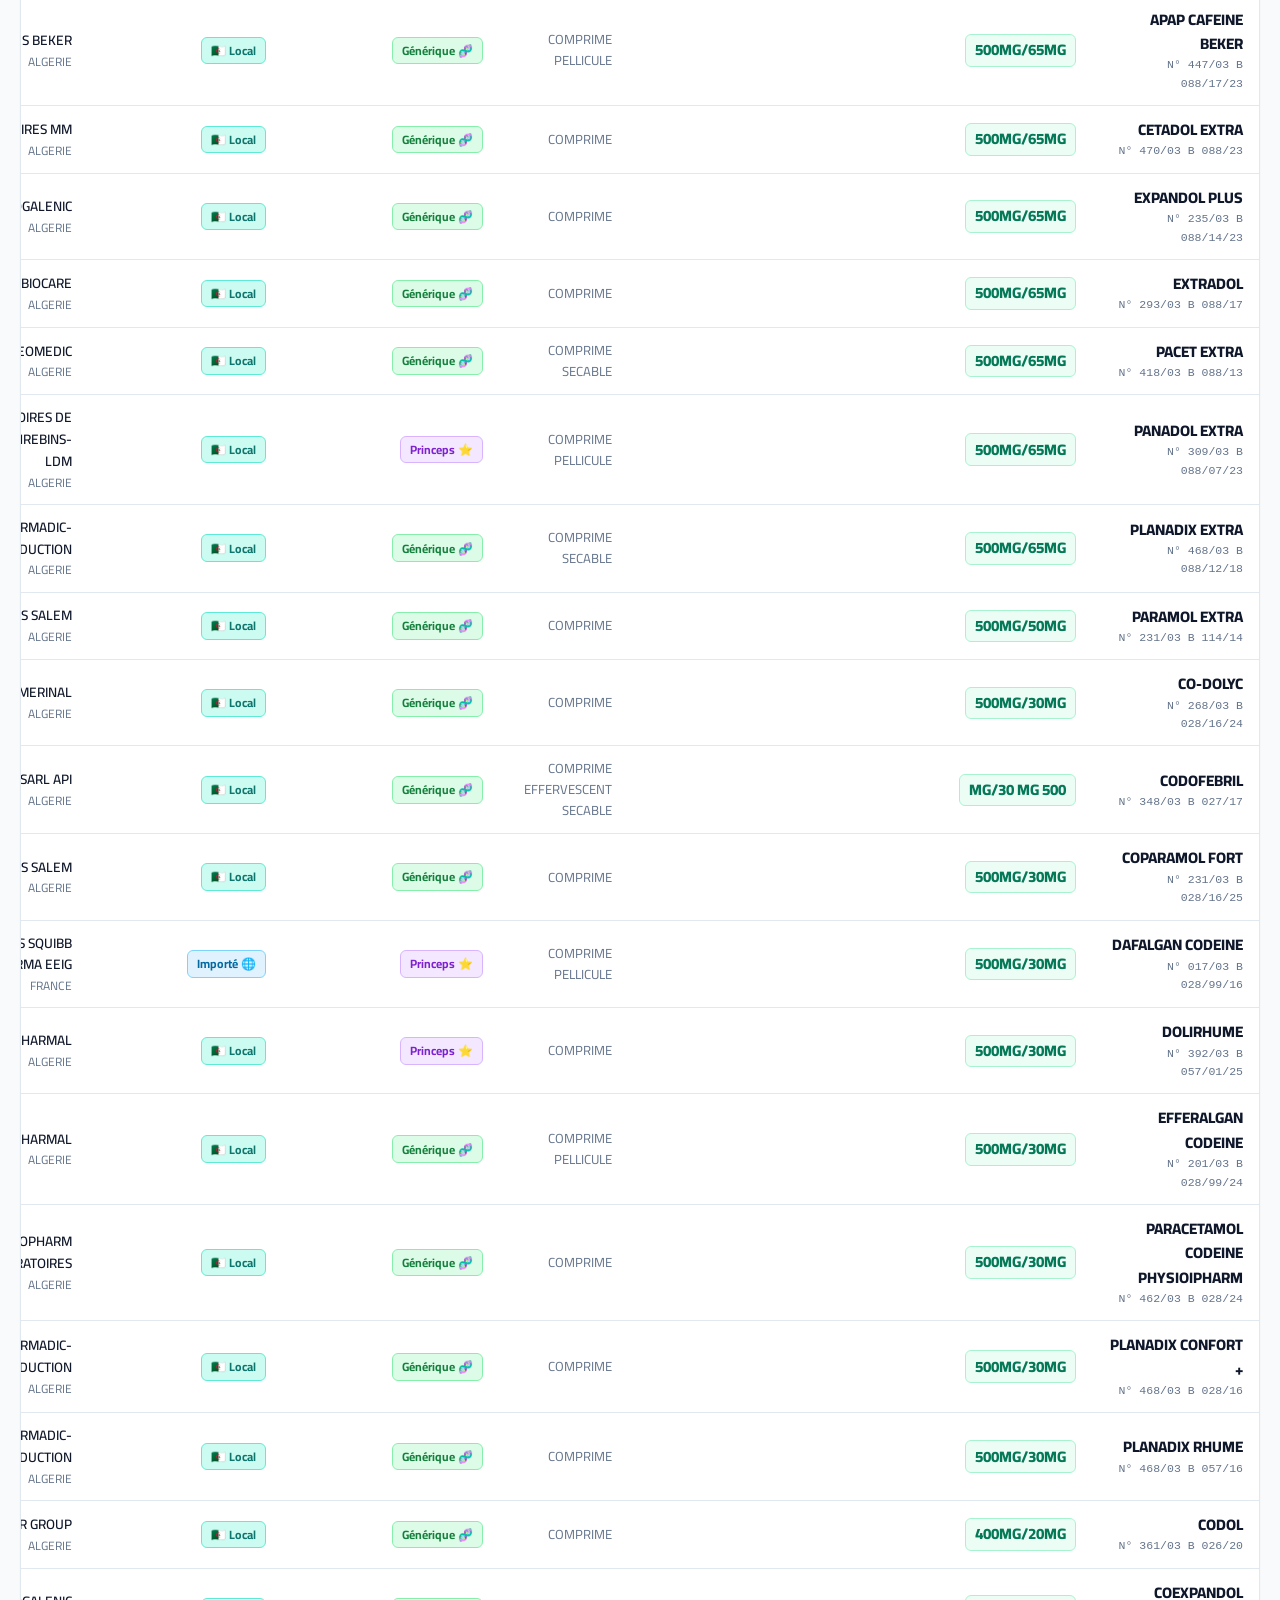
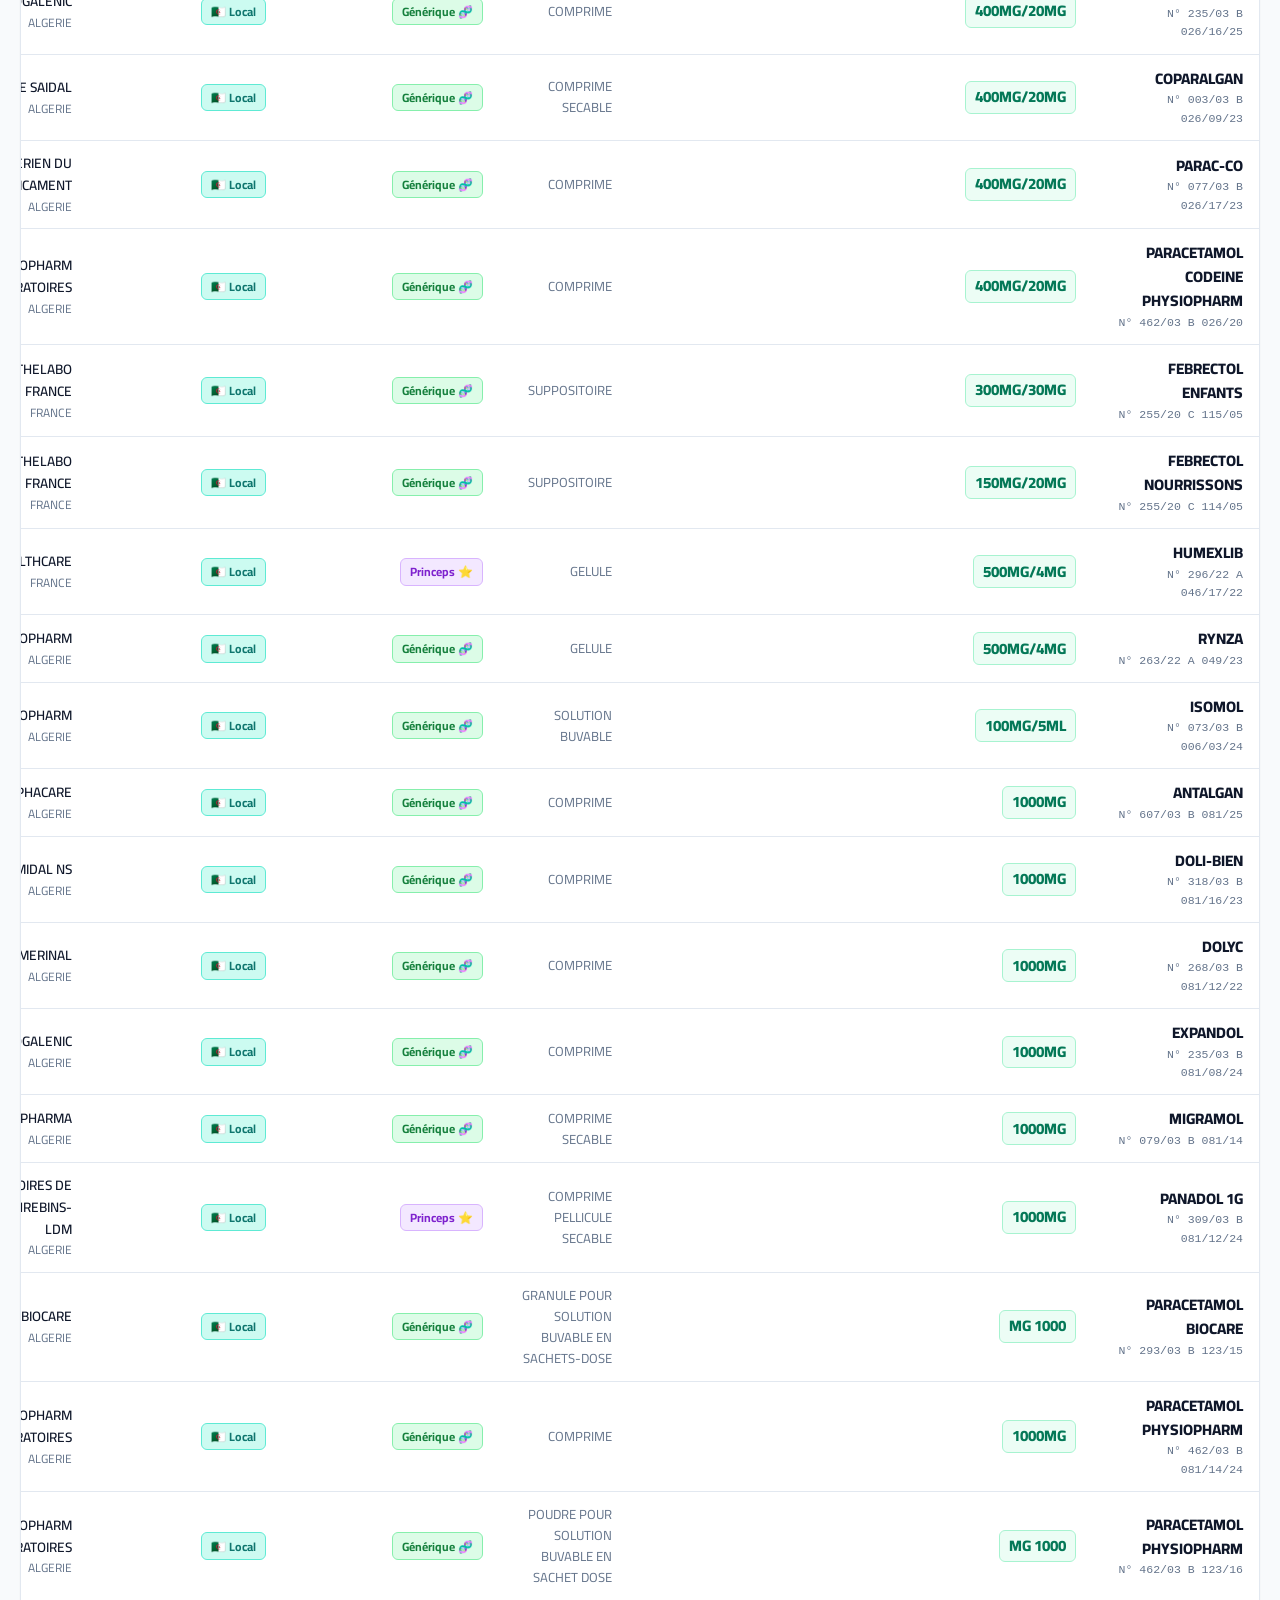
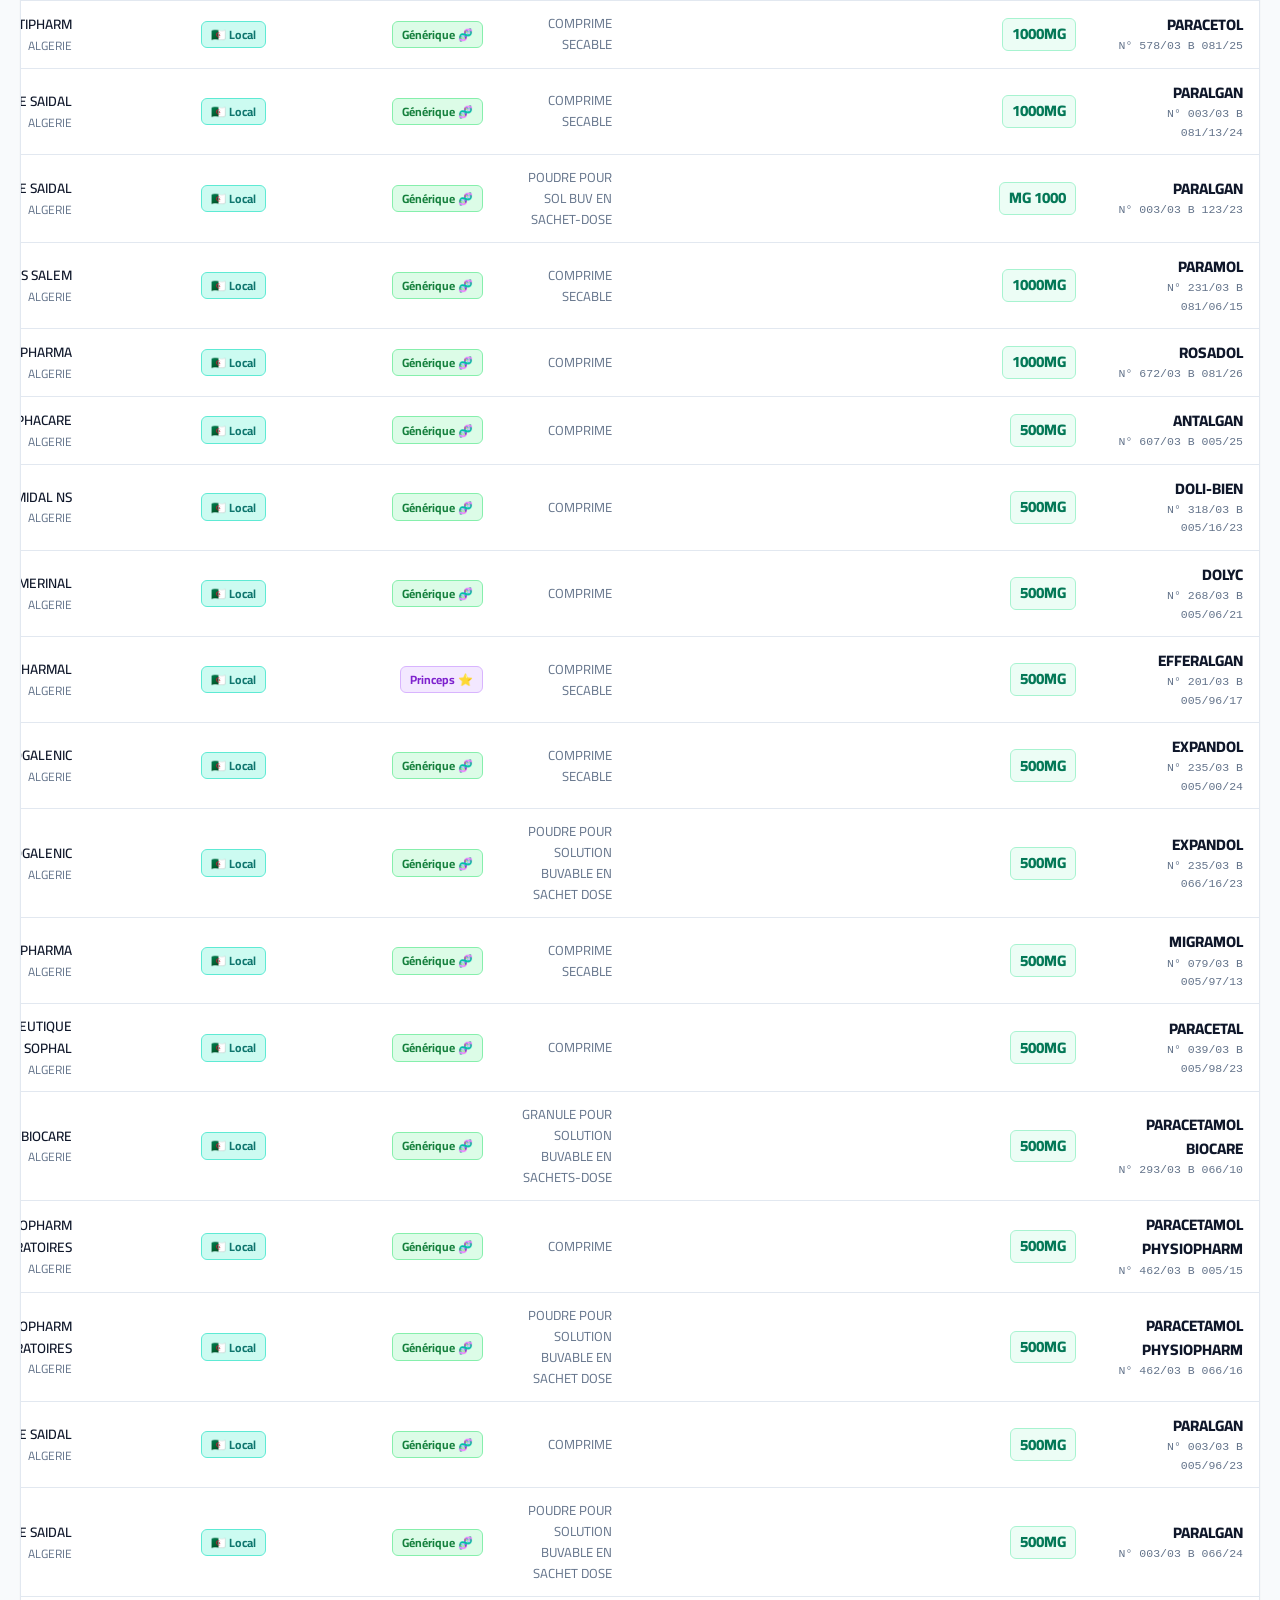
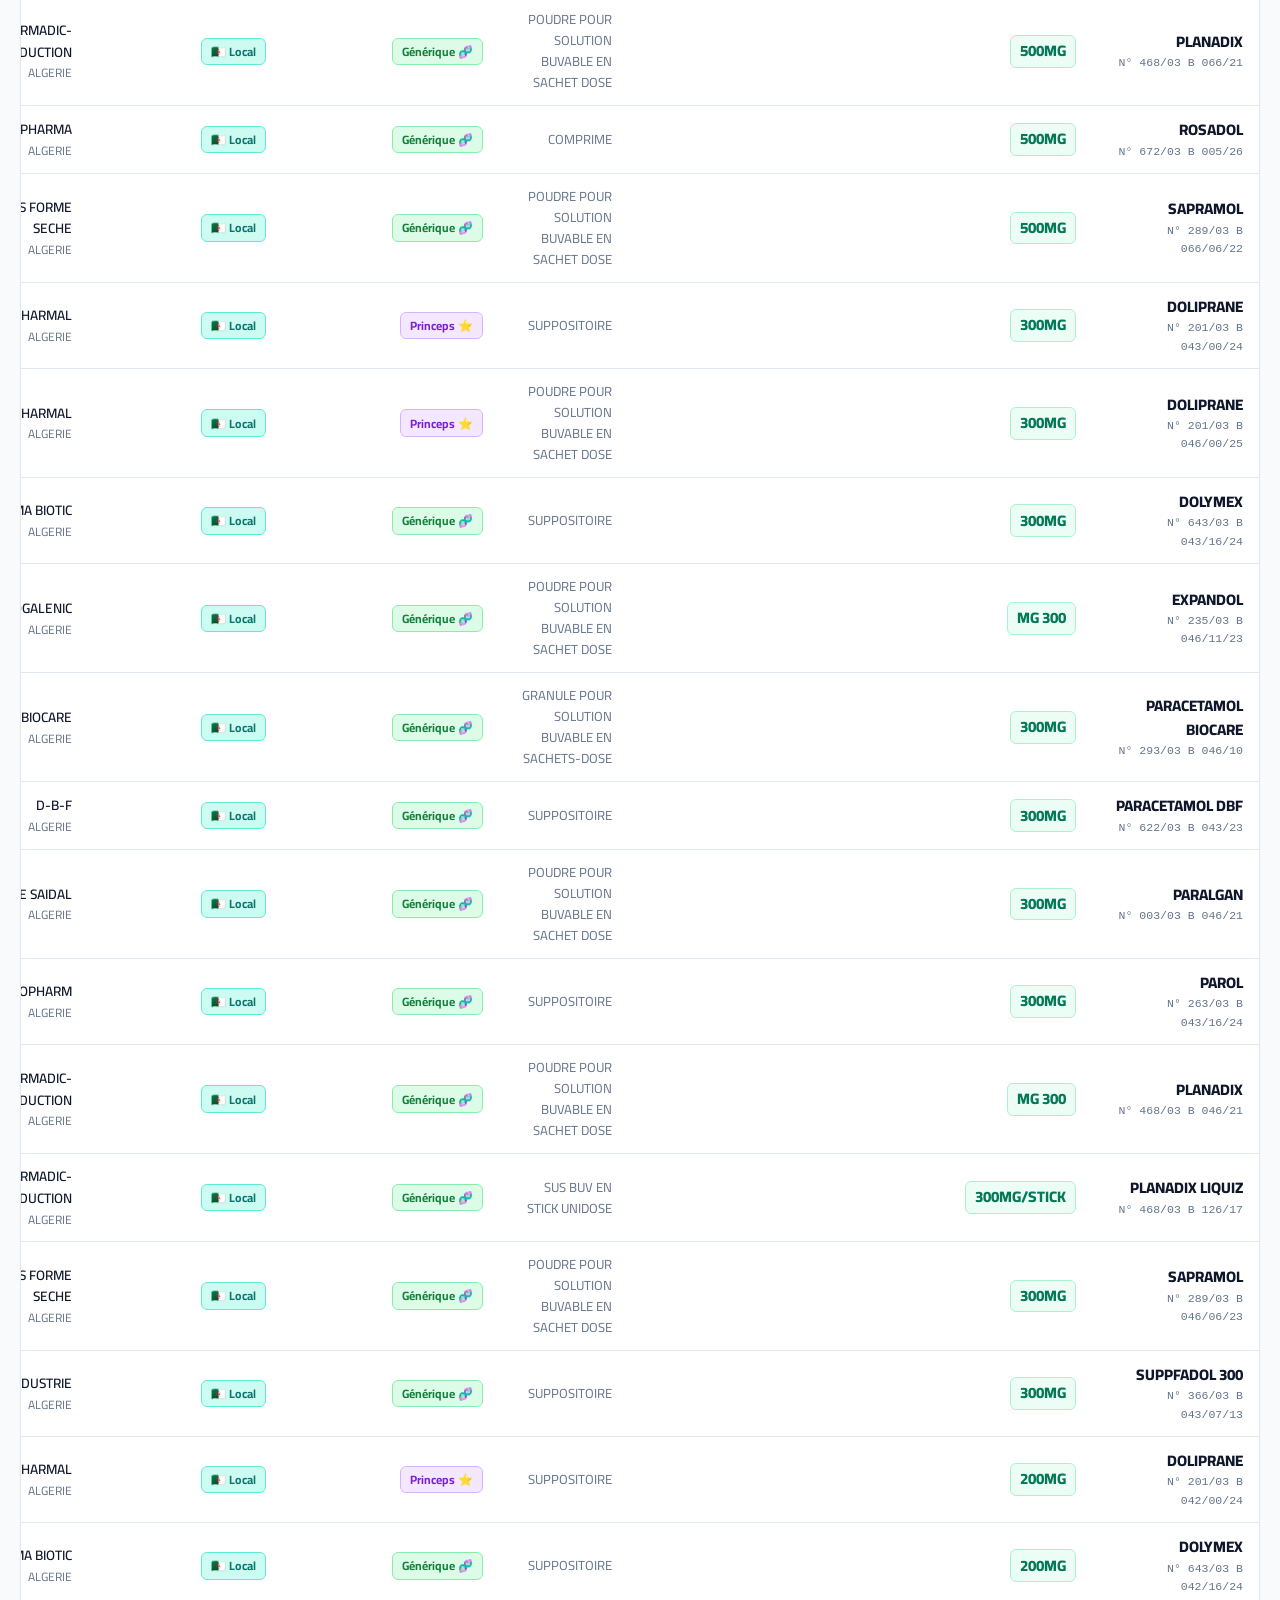
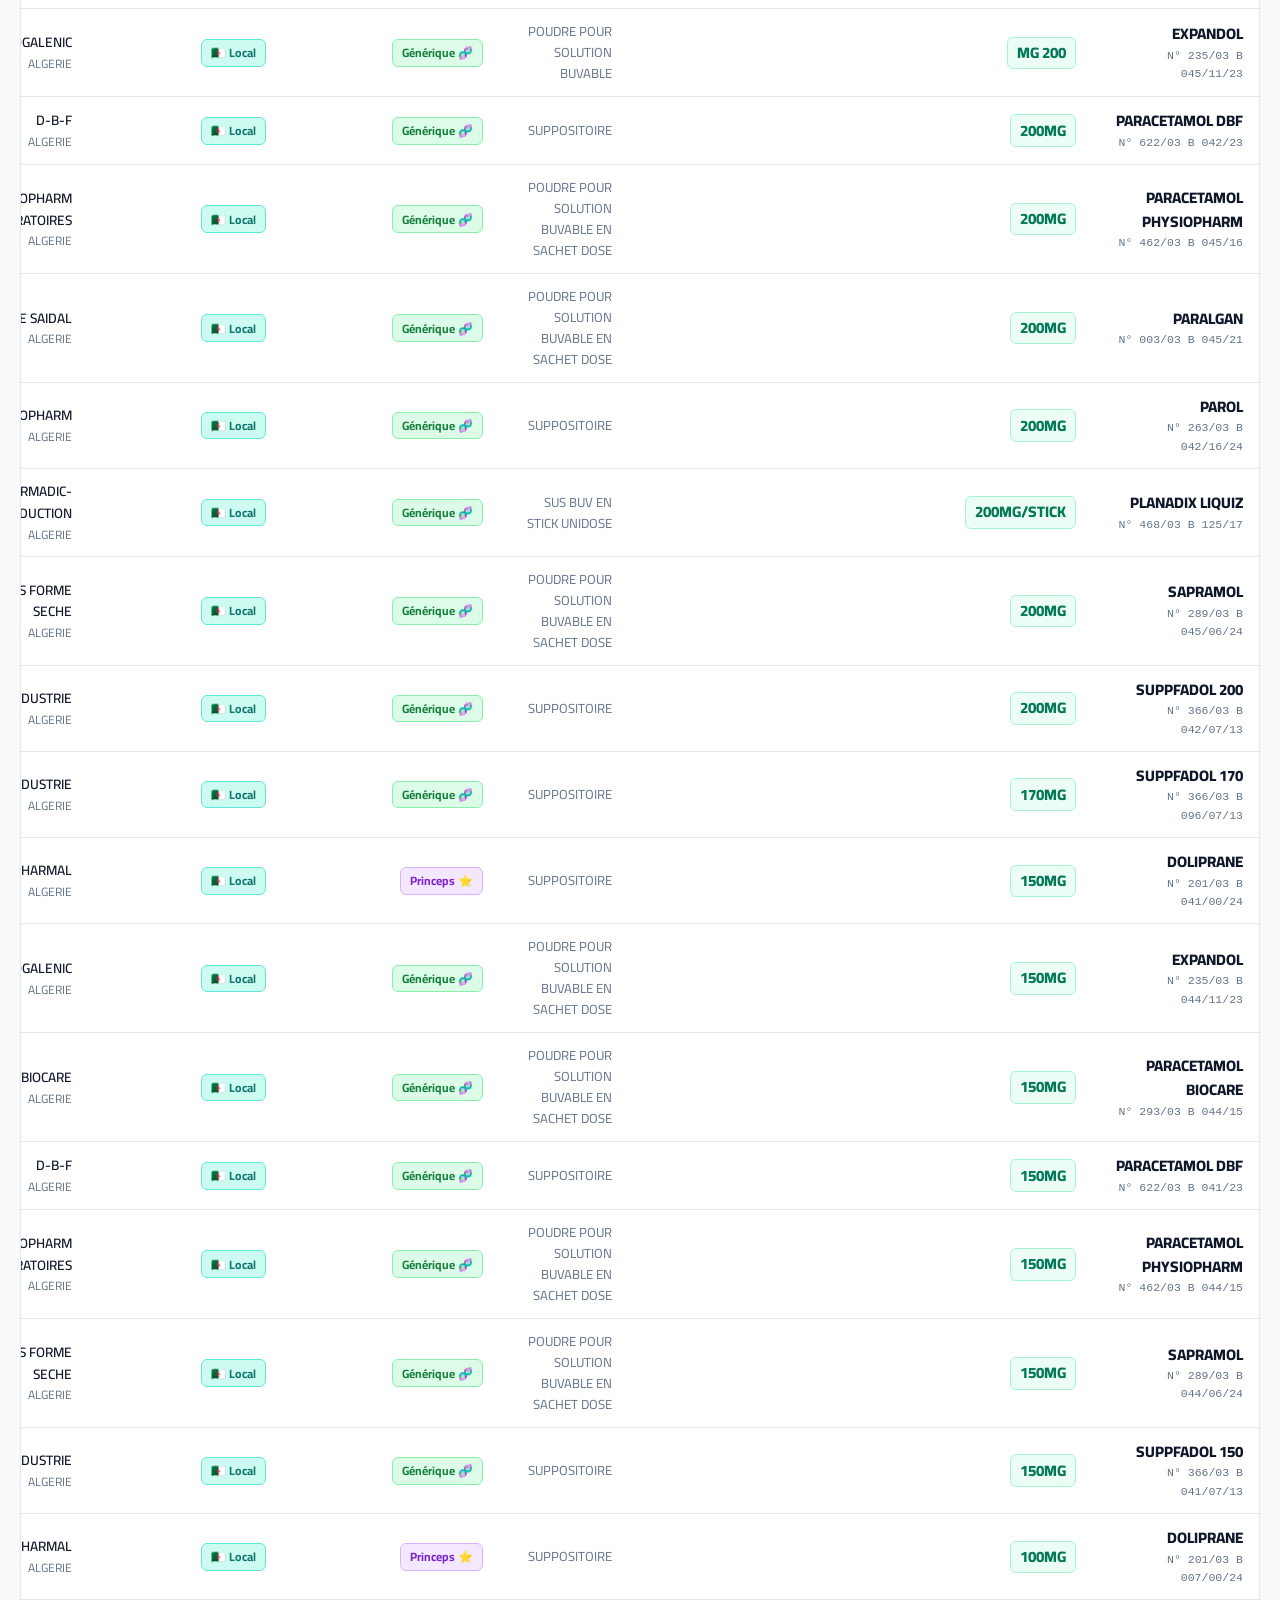
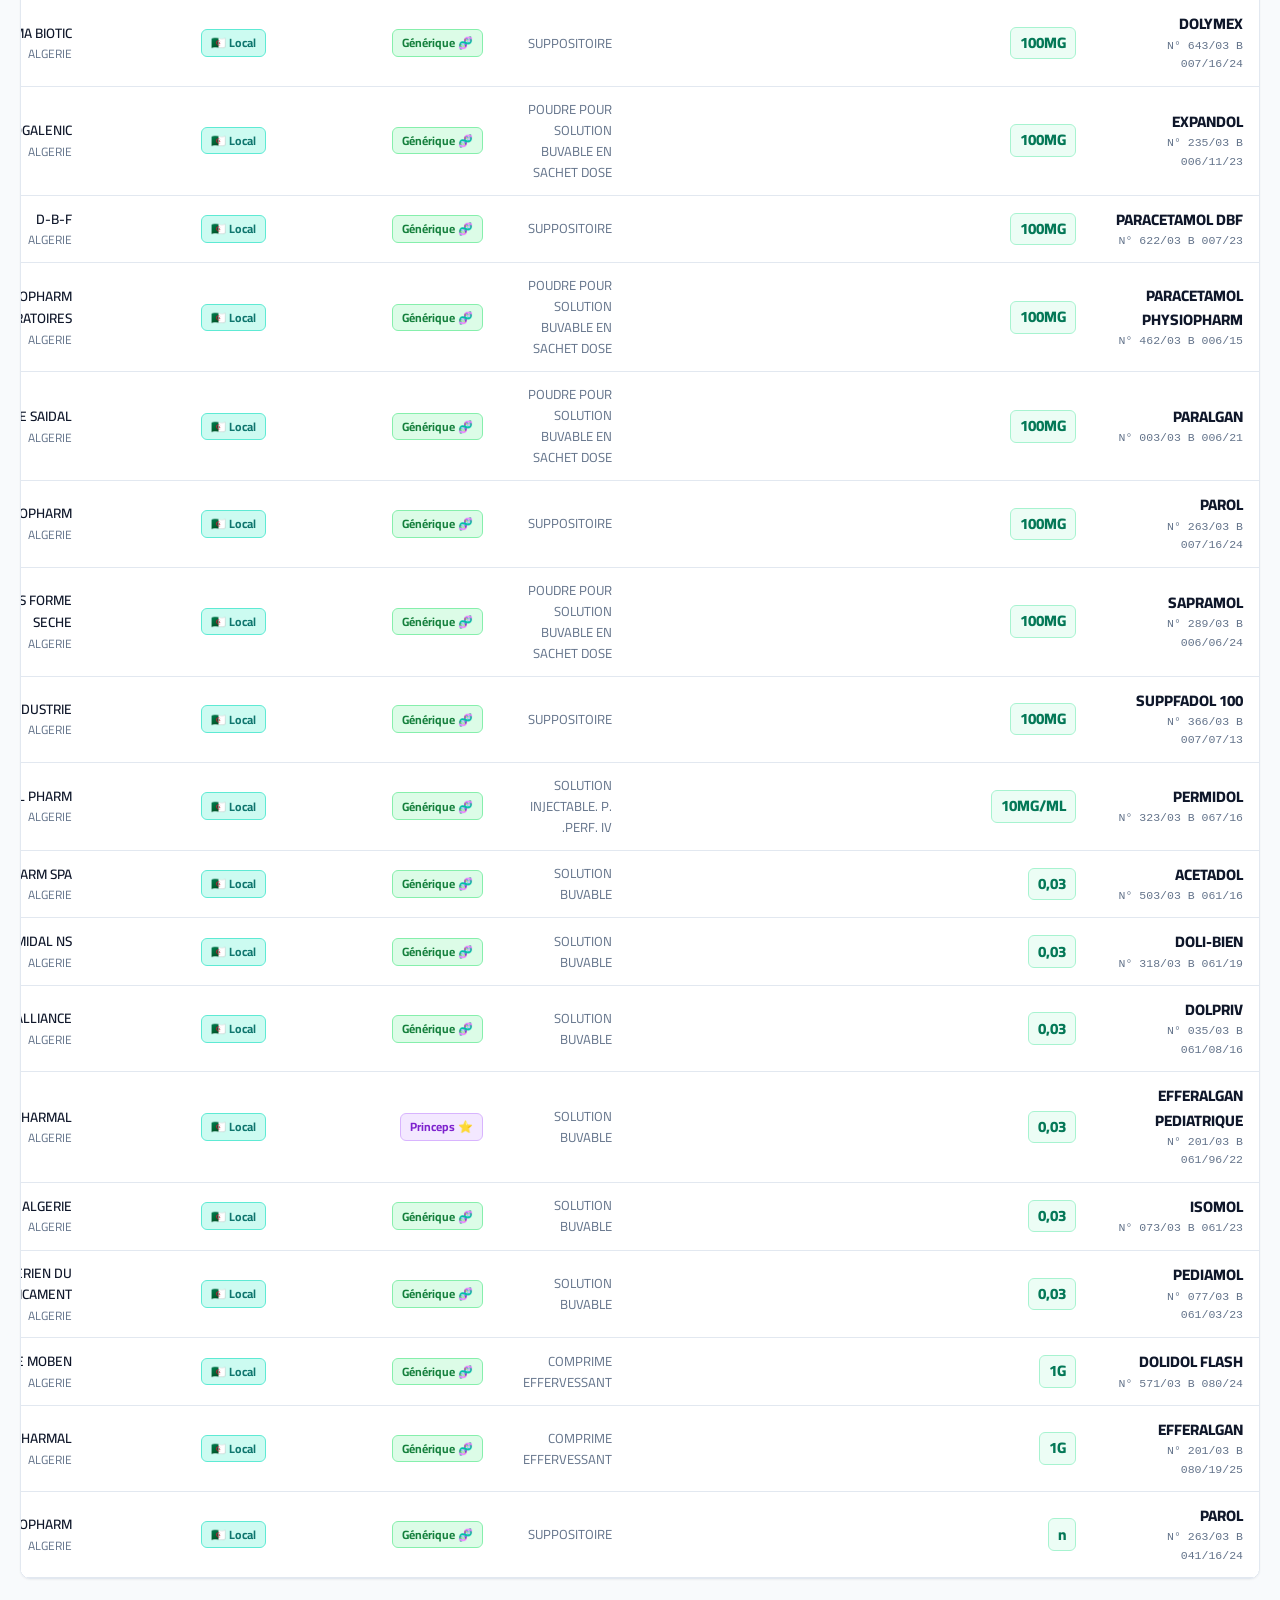
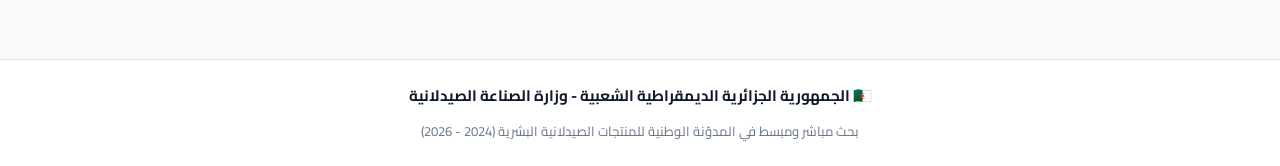
==== commit 51e974fe: "Remove dosage filter bar for simple, clean UI/UX as requested by user" ====
--- a/search.html
+++ b/search.html
@@ -134,16 +134,6 @@
         </div>
       </div>
 
-      <!-- Dynamic Dosage Filter Bar -->
-      <div id="dosage-filters-row" class="dosage-filter-bar" style="display: flex; flex-wrap: wrap; align-items: center; gap: 0.35rem; margin-bottom: 0.85rem; padding: 0.5rem 0.75rem; background: var(--bg-card); border: 1px solid var(--border-color); border-radius: var(--radius-md);">
-        <span style="font-size: 0.8rem; font-weight: 700; color: var(--text-muted); margin-inline-end: 0.35rem;">
-          ⚖️ تصفية حسب الجرعة (Dosage):
-        </span>
-        <div id="dosage-pills-container" style="display: flex; flex-wrap: wrap; gap: 0.35rem;">
-          <!-- Dynamically populated: [الكل] [1000MG] [500MG]... -->
-        </div>
-      </div>
-
       <!-- Minimal Rows Table Container -->
       <div class="minimal-table-box">
         <table class="minimal-rows-table">
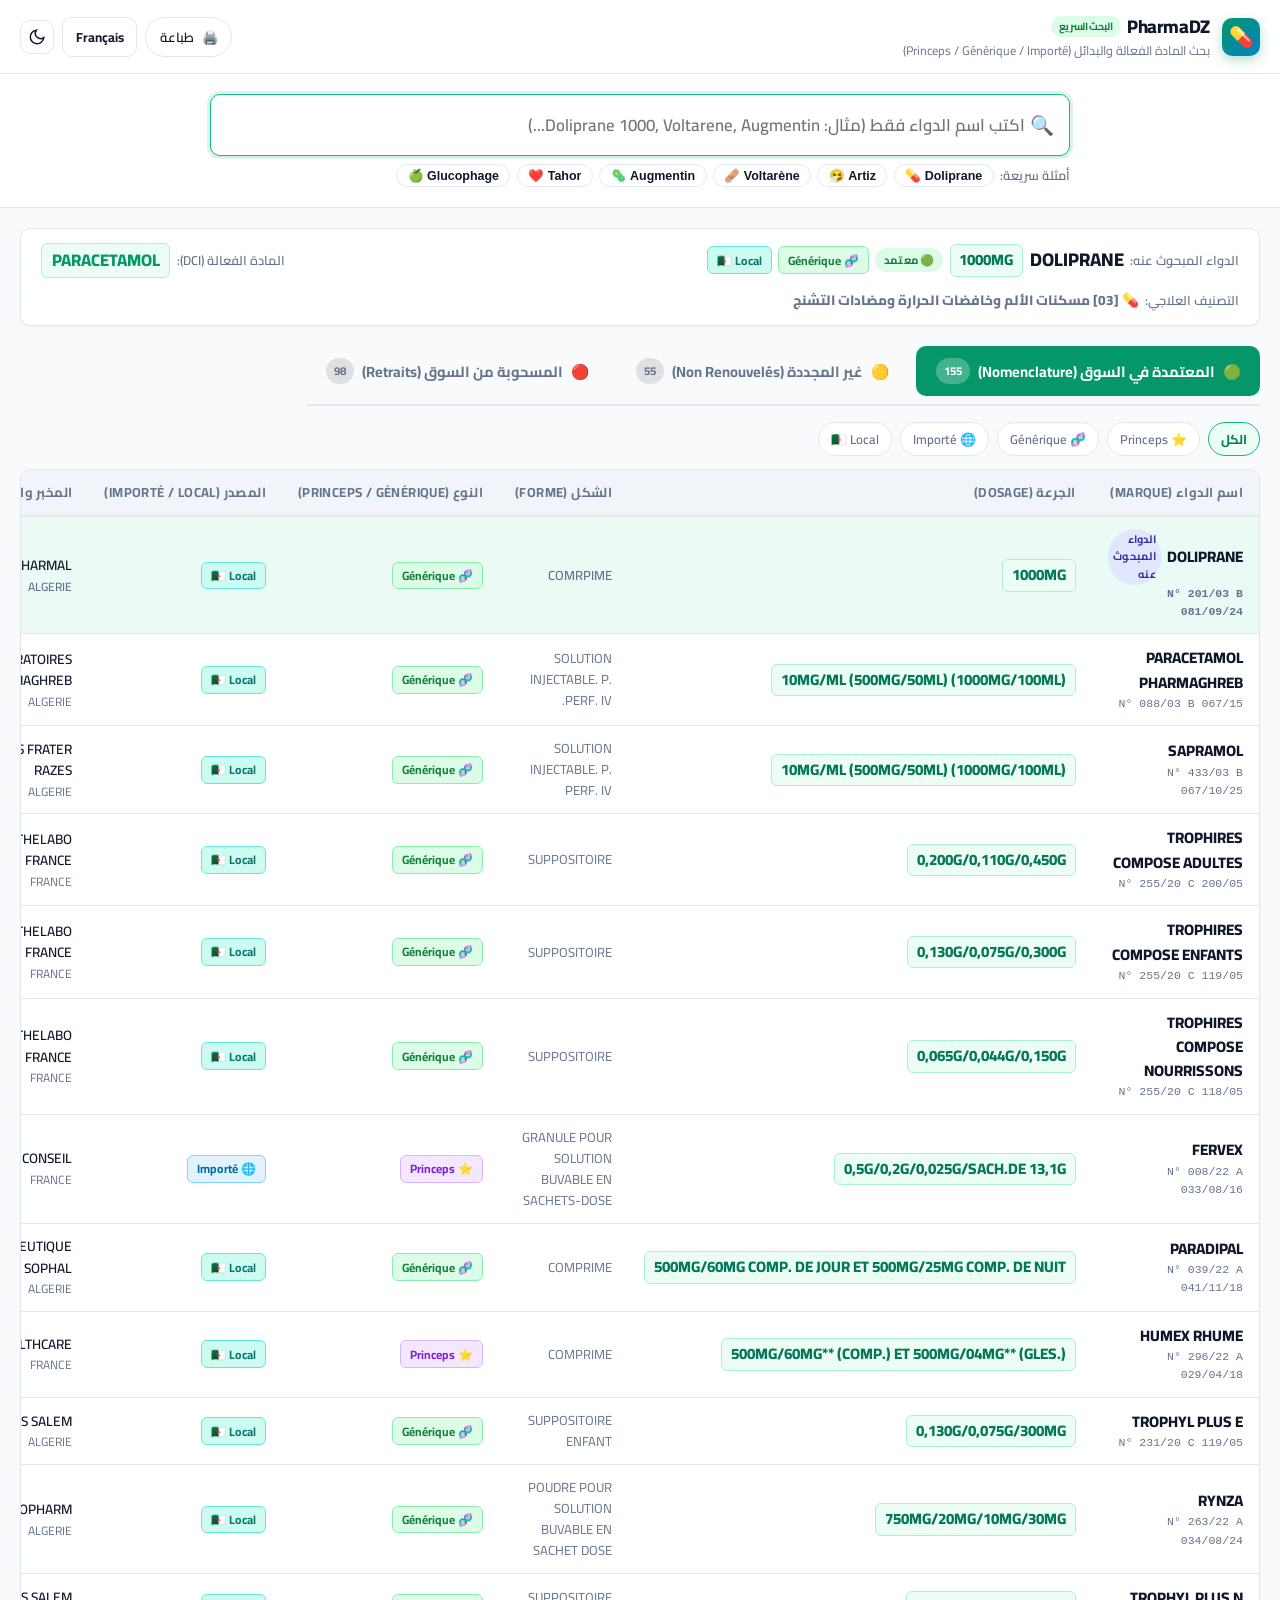
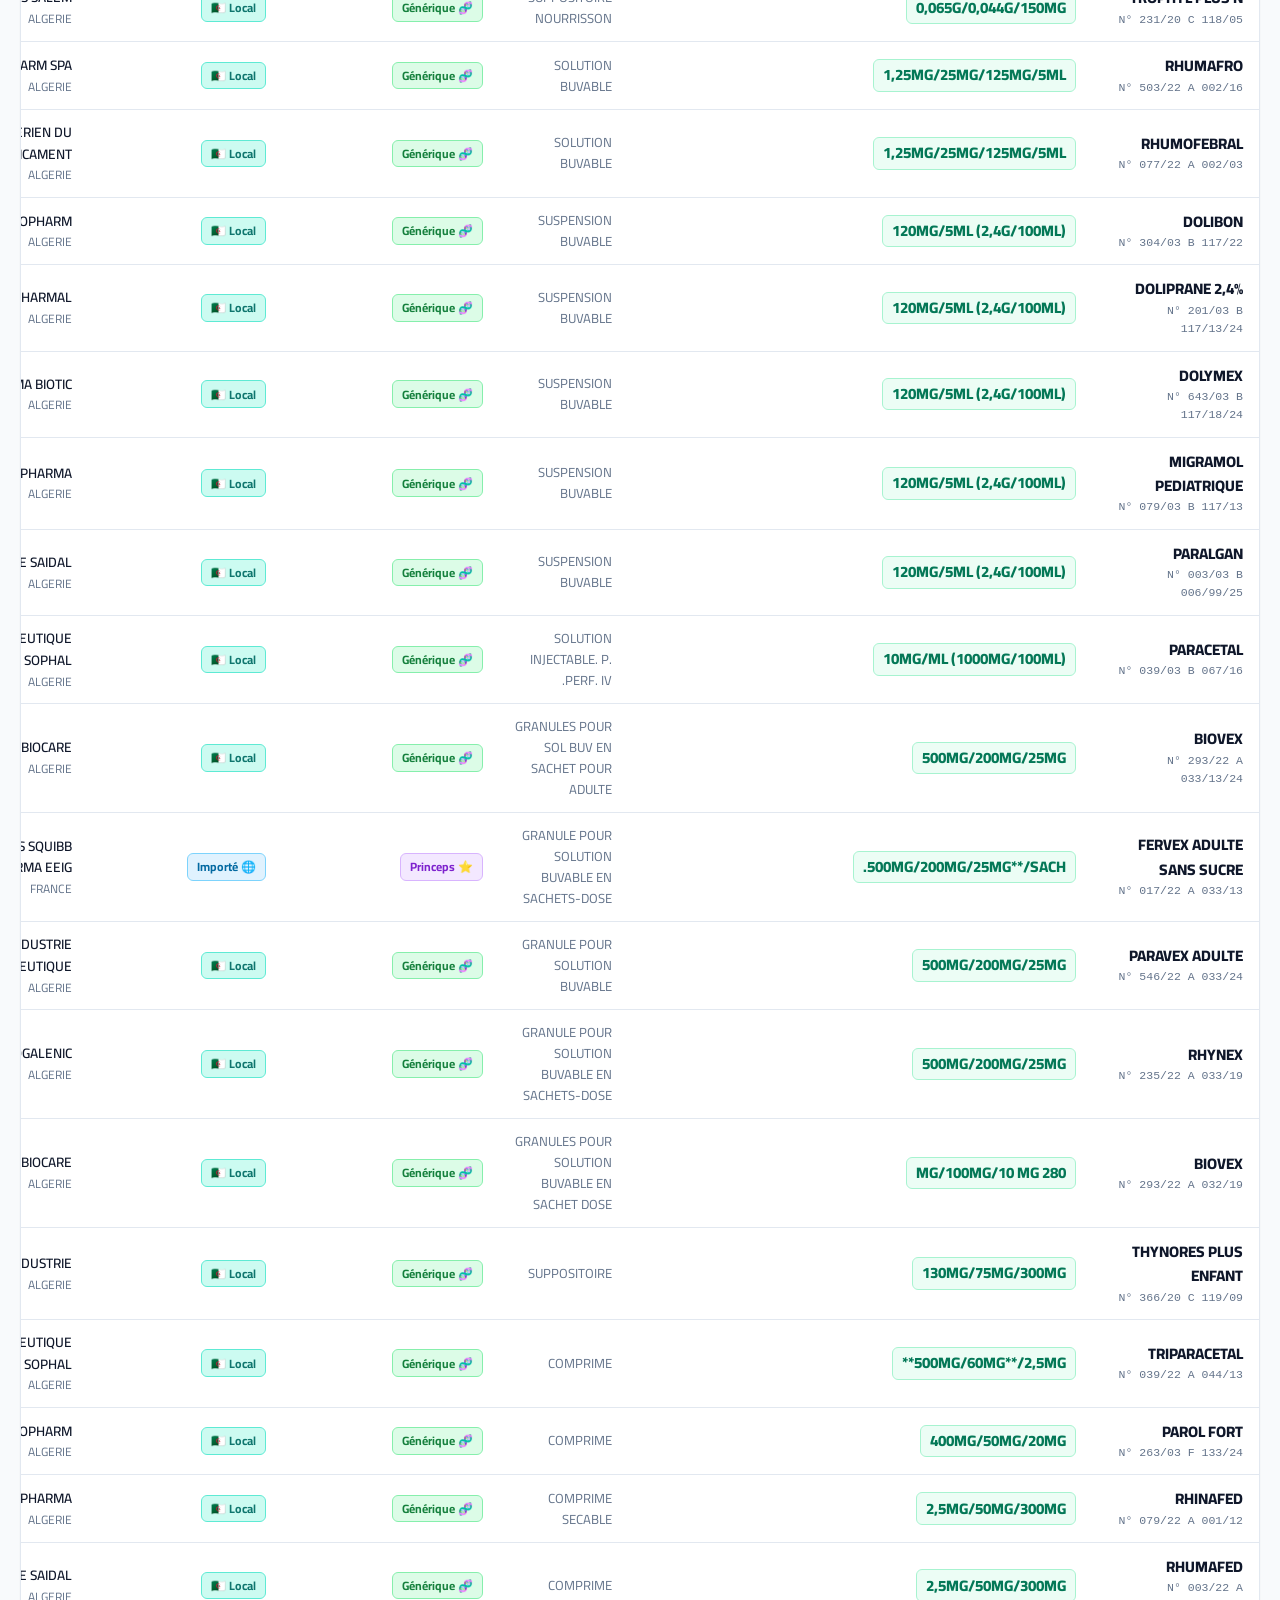
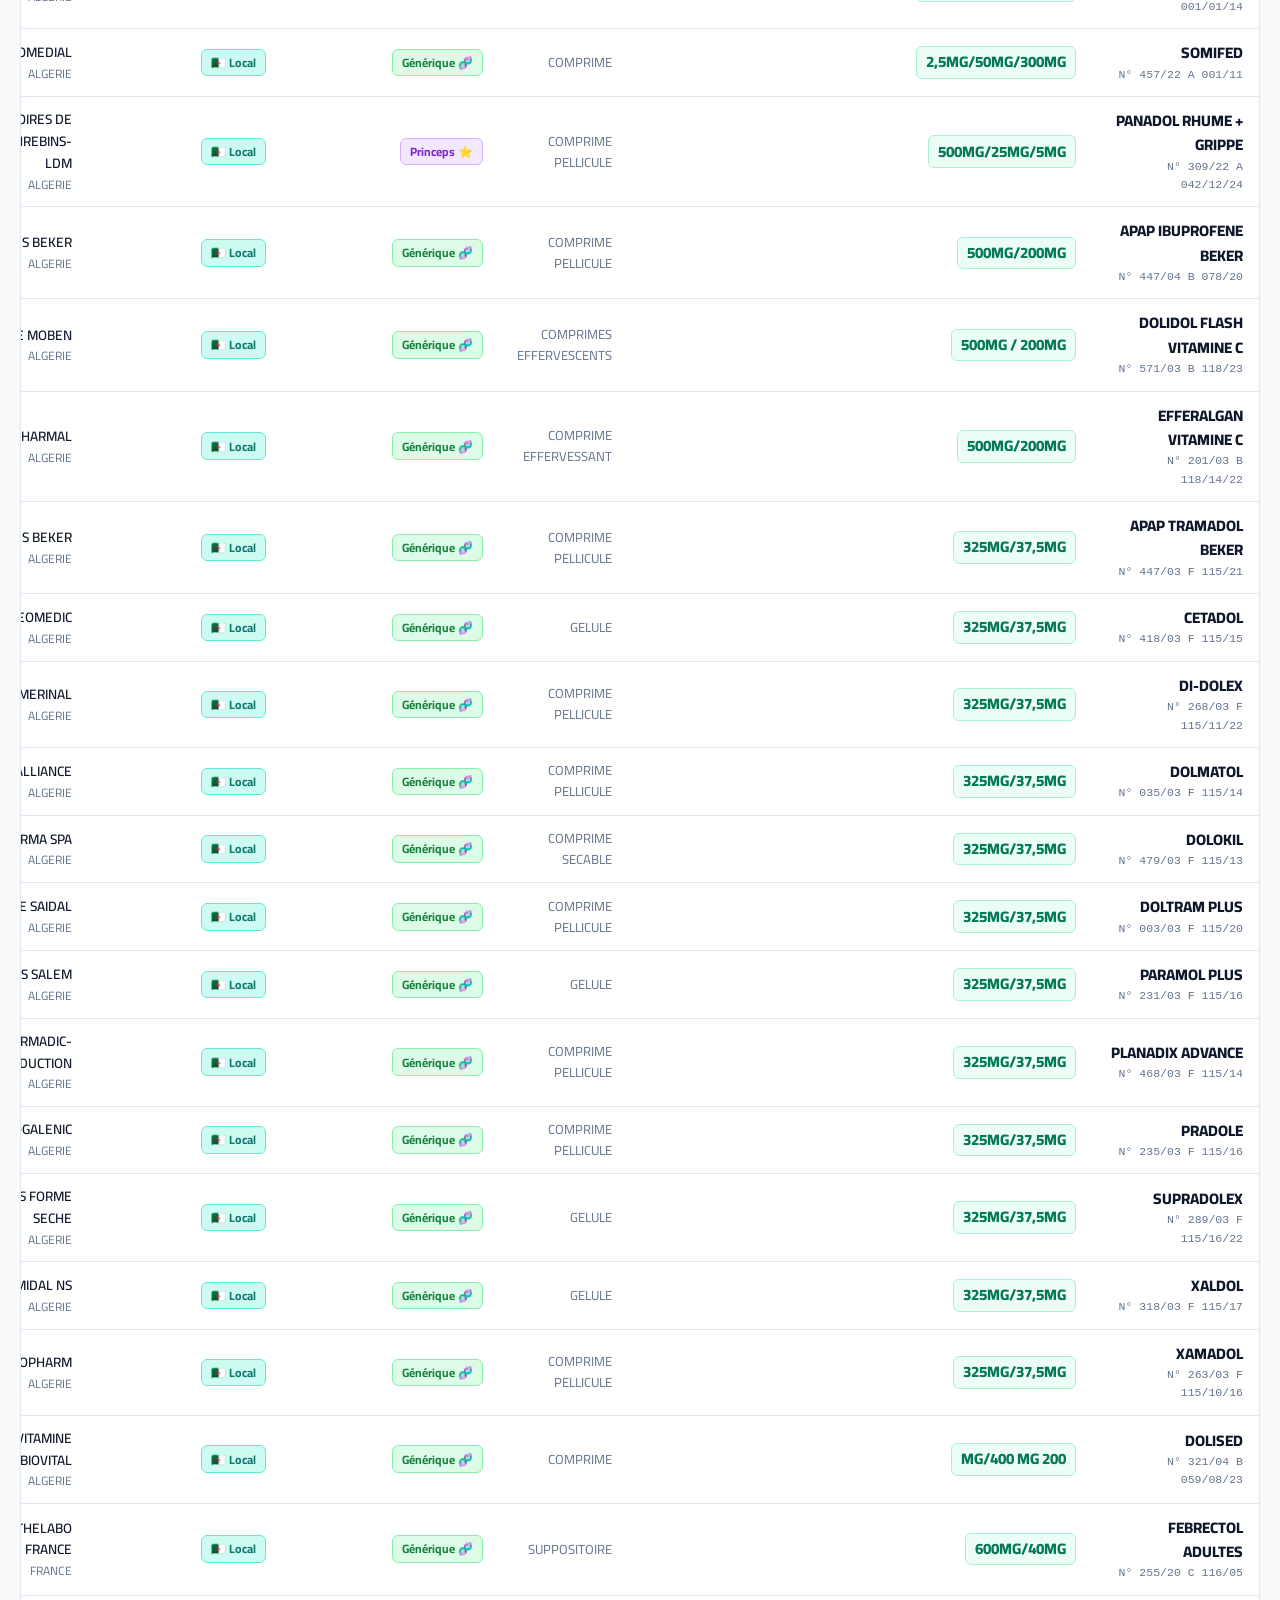
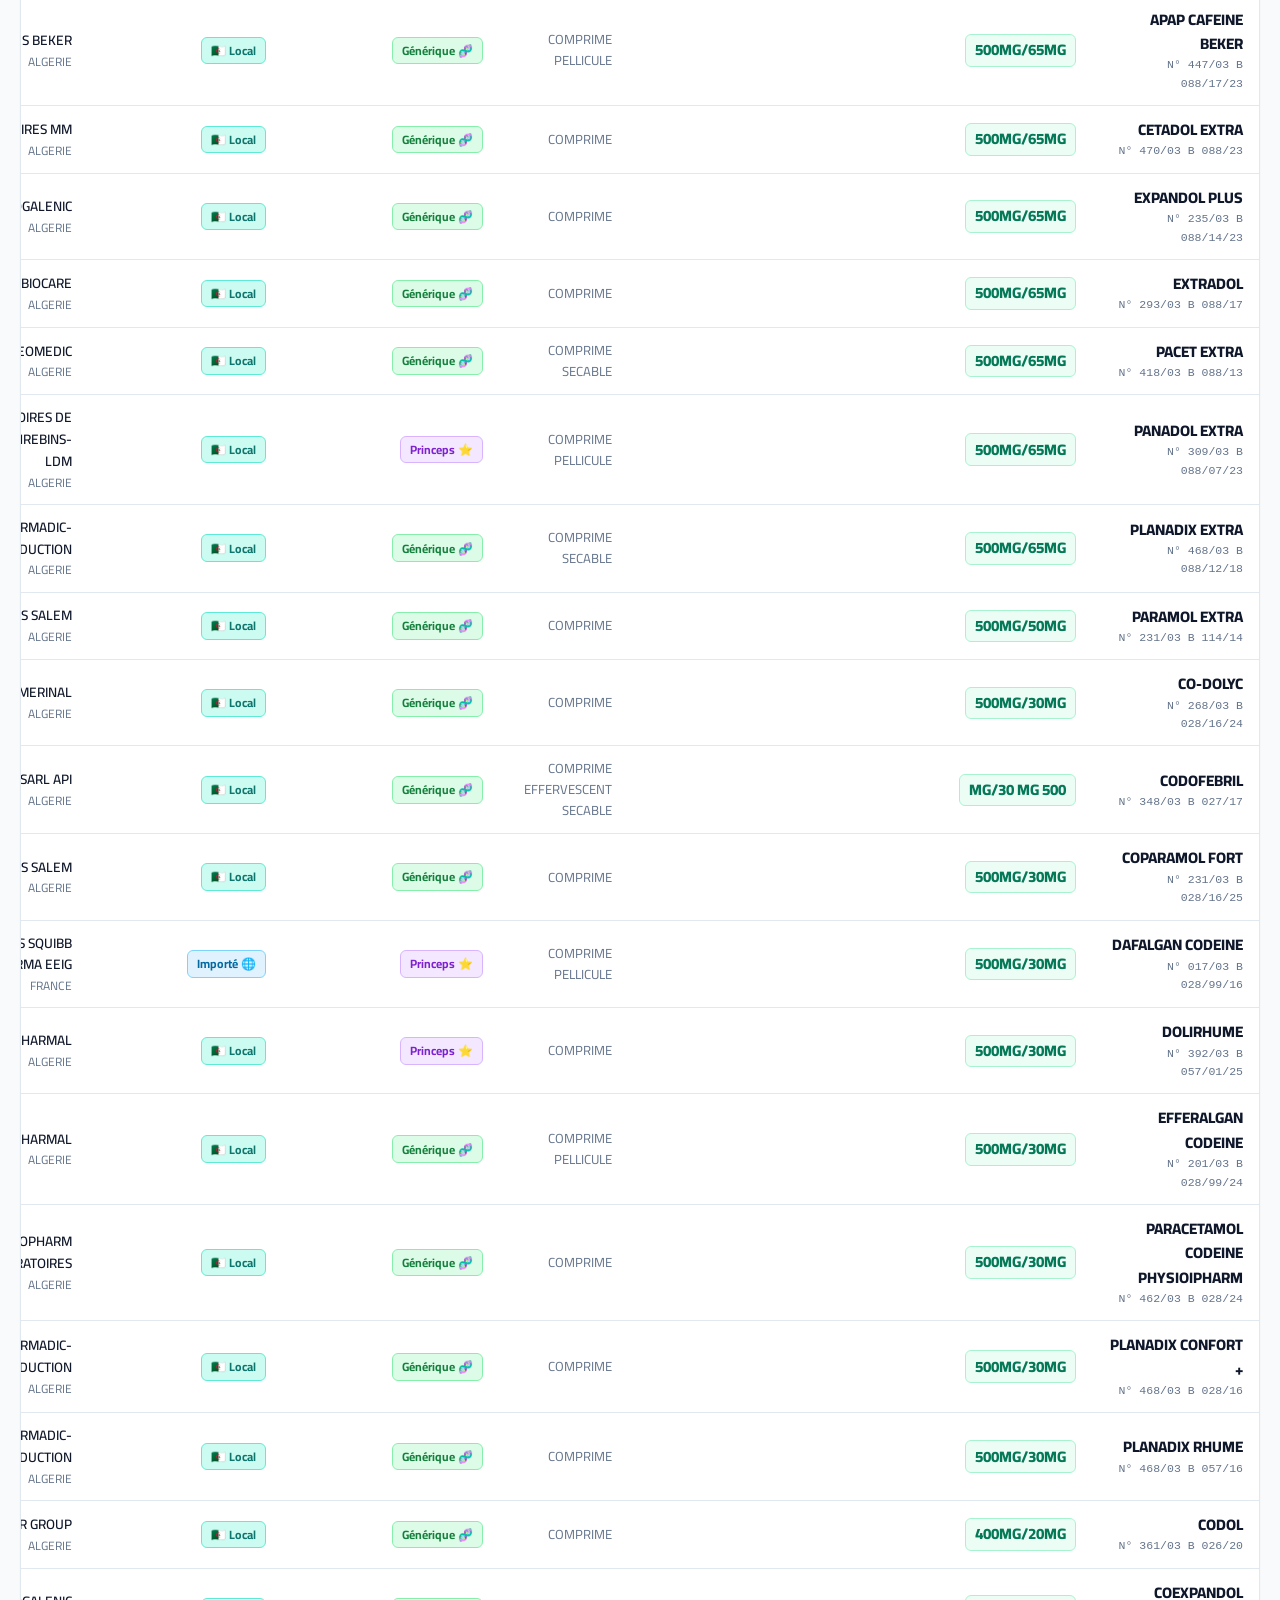
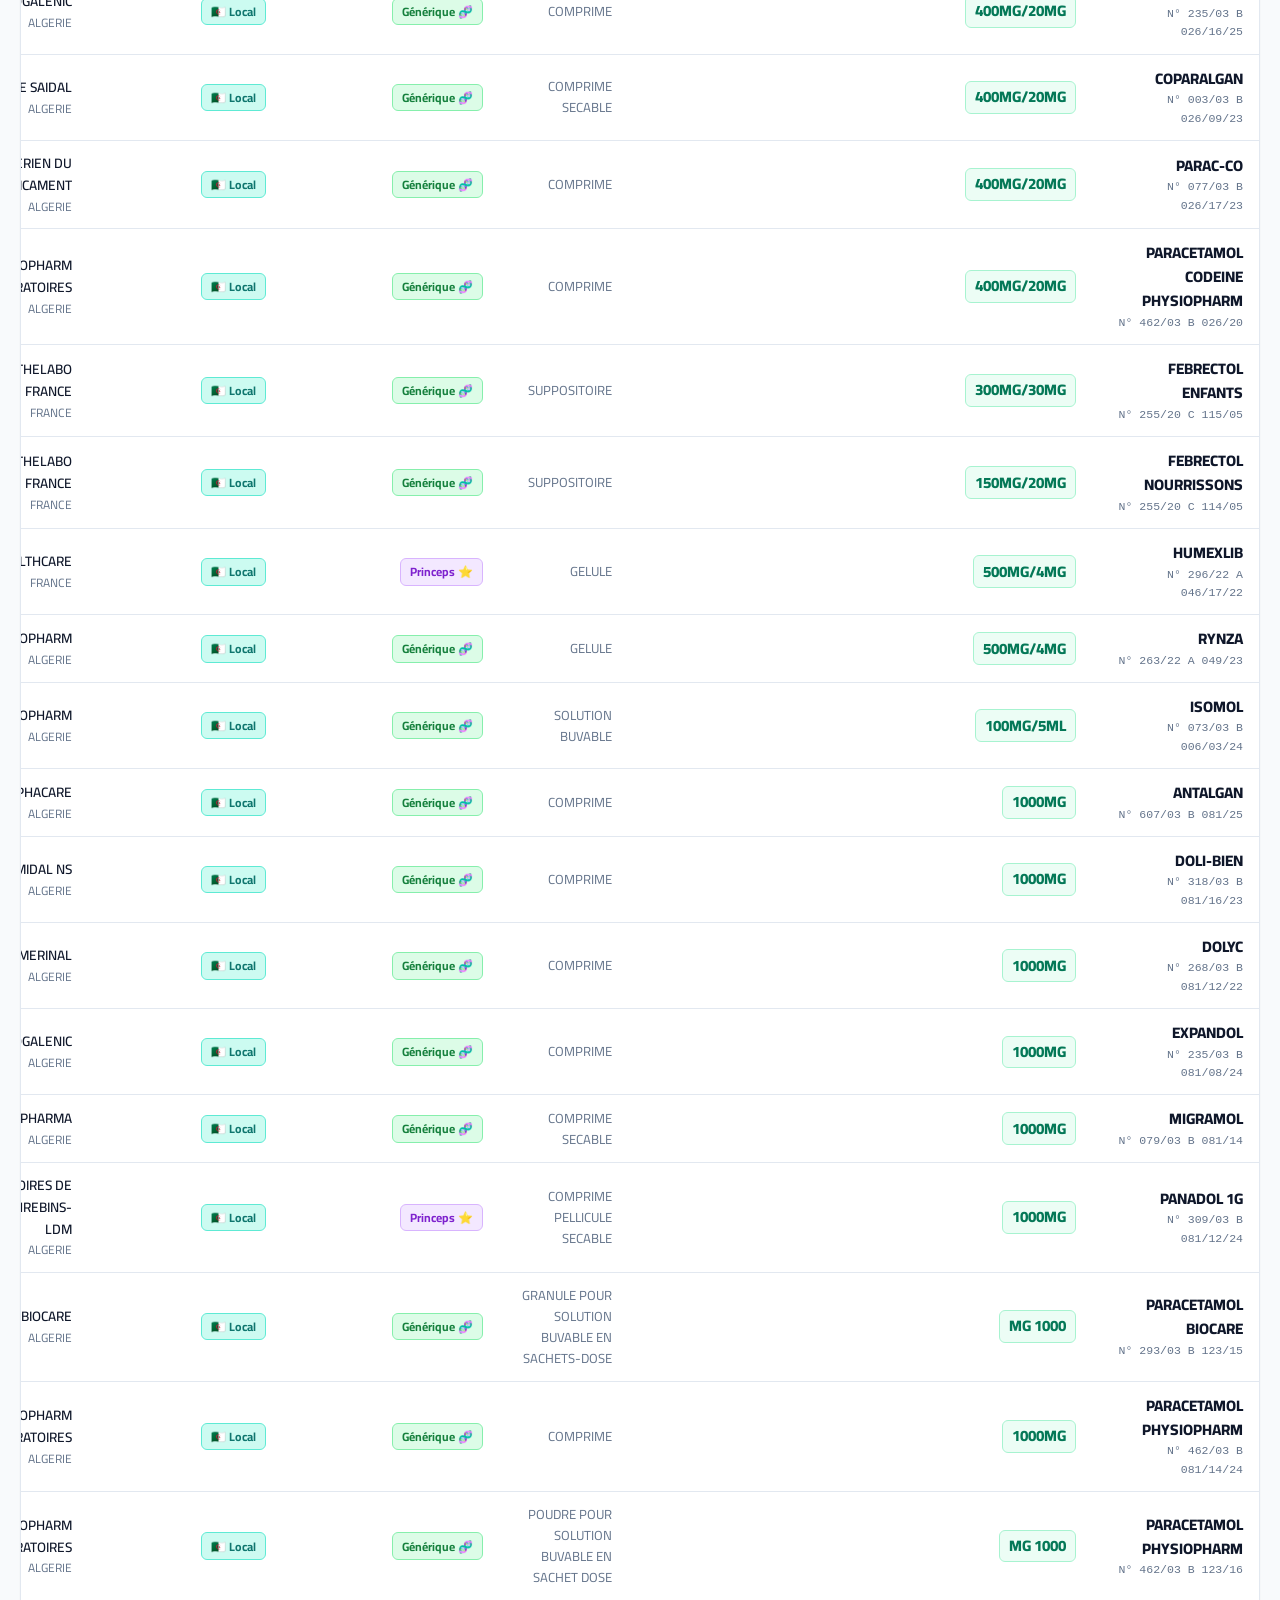
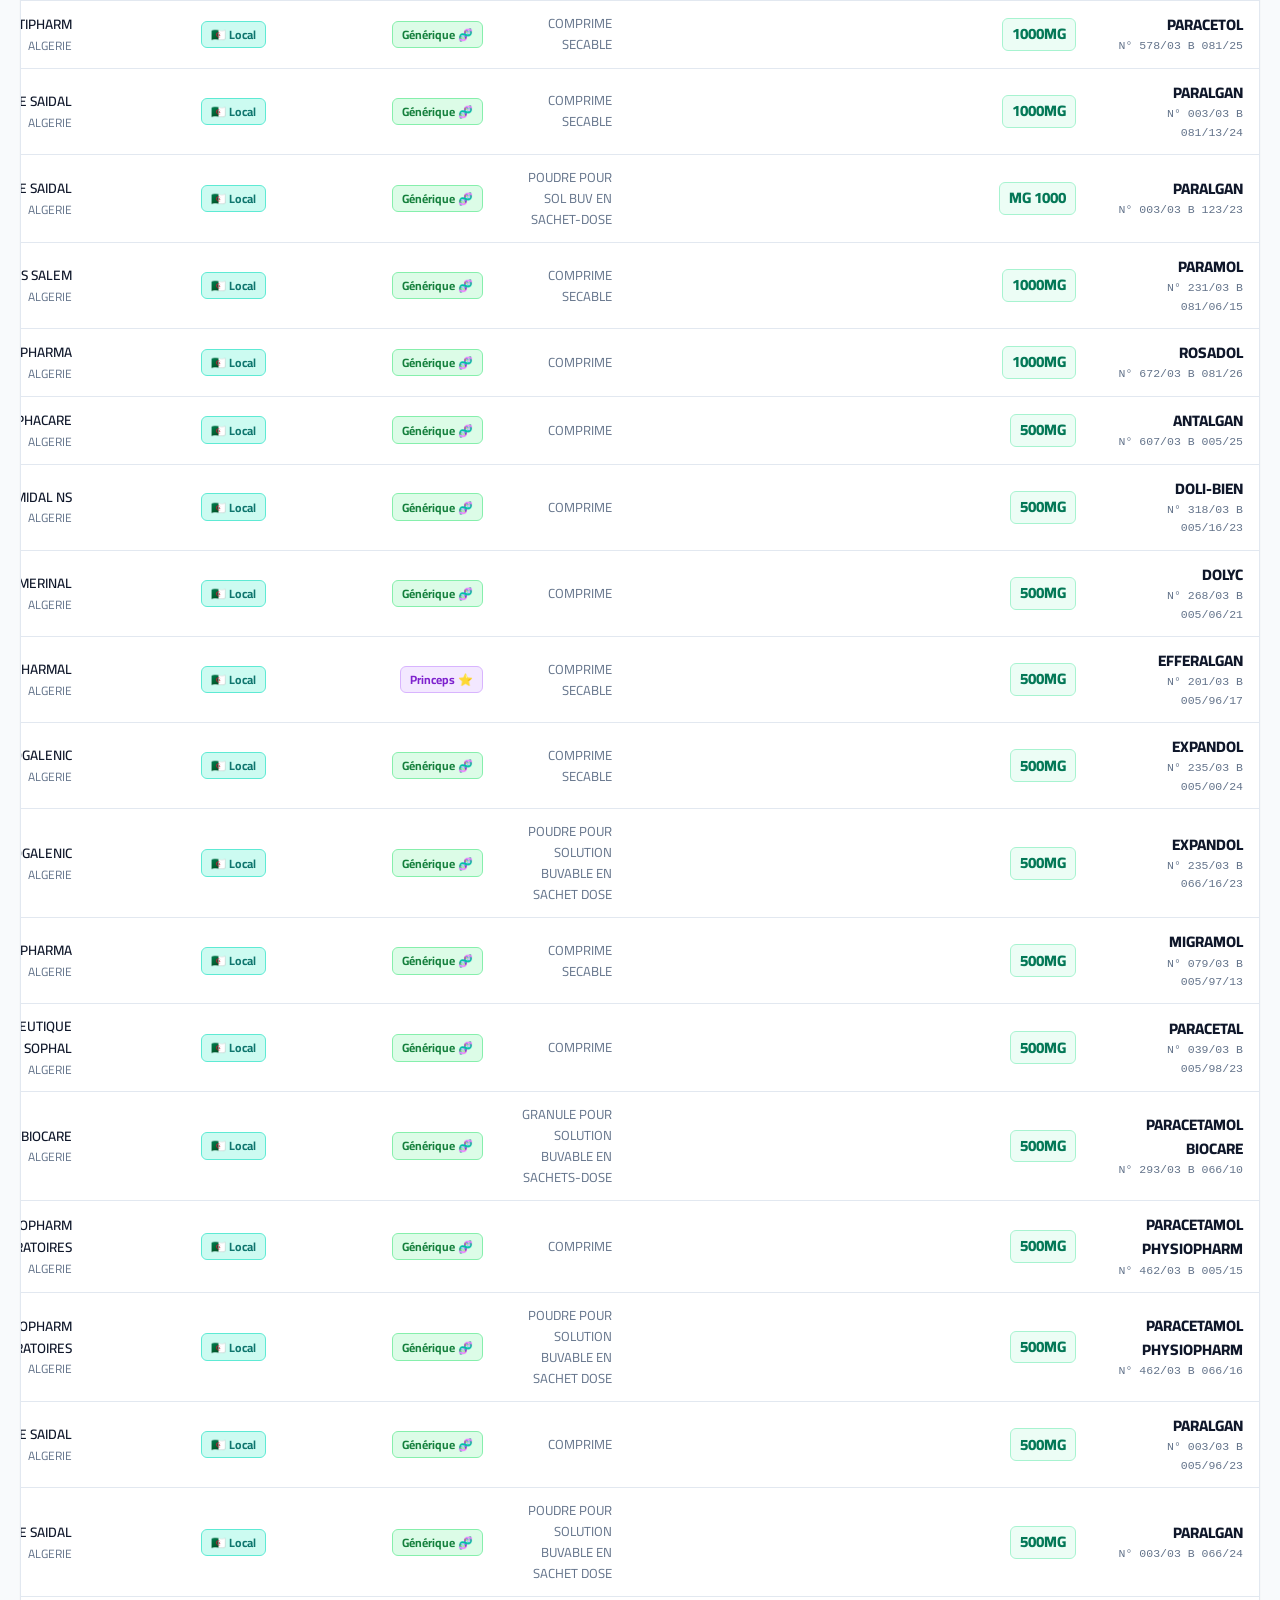
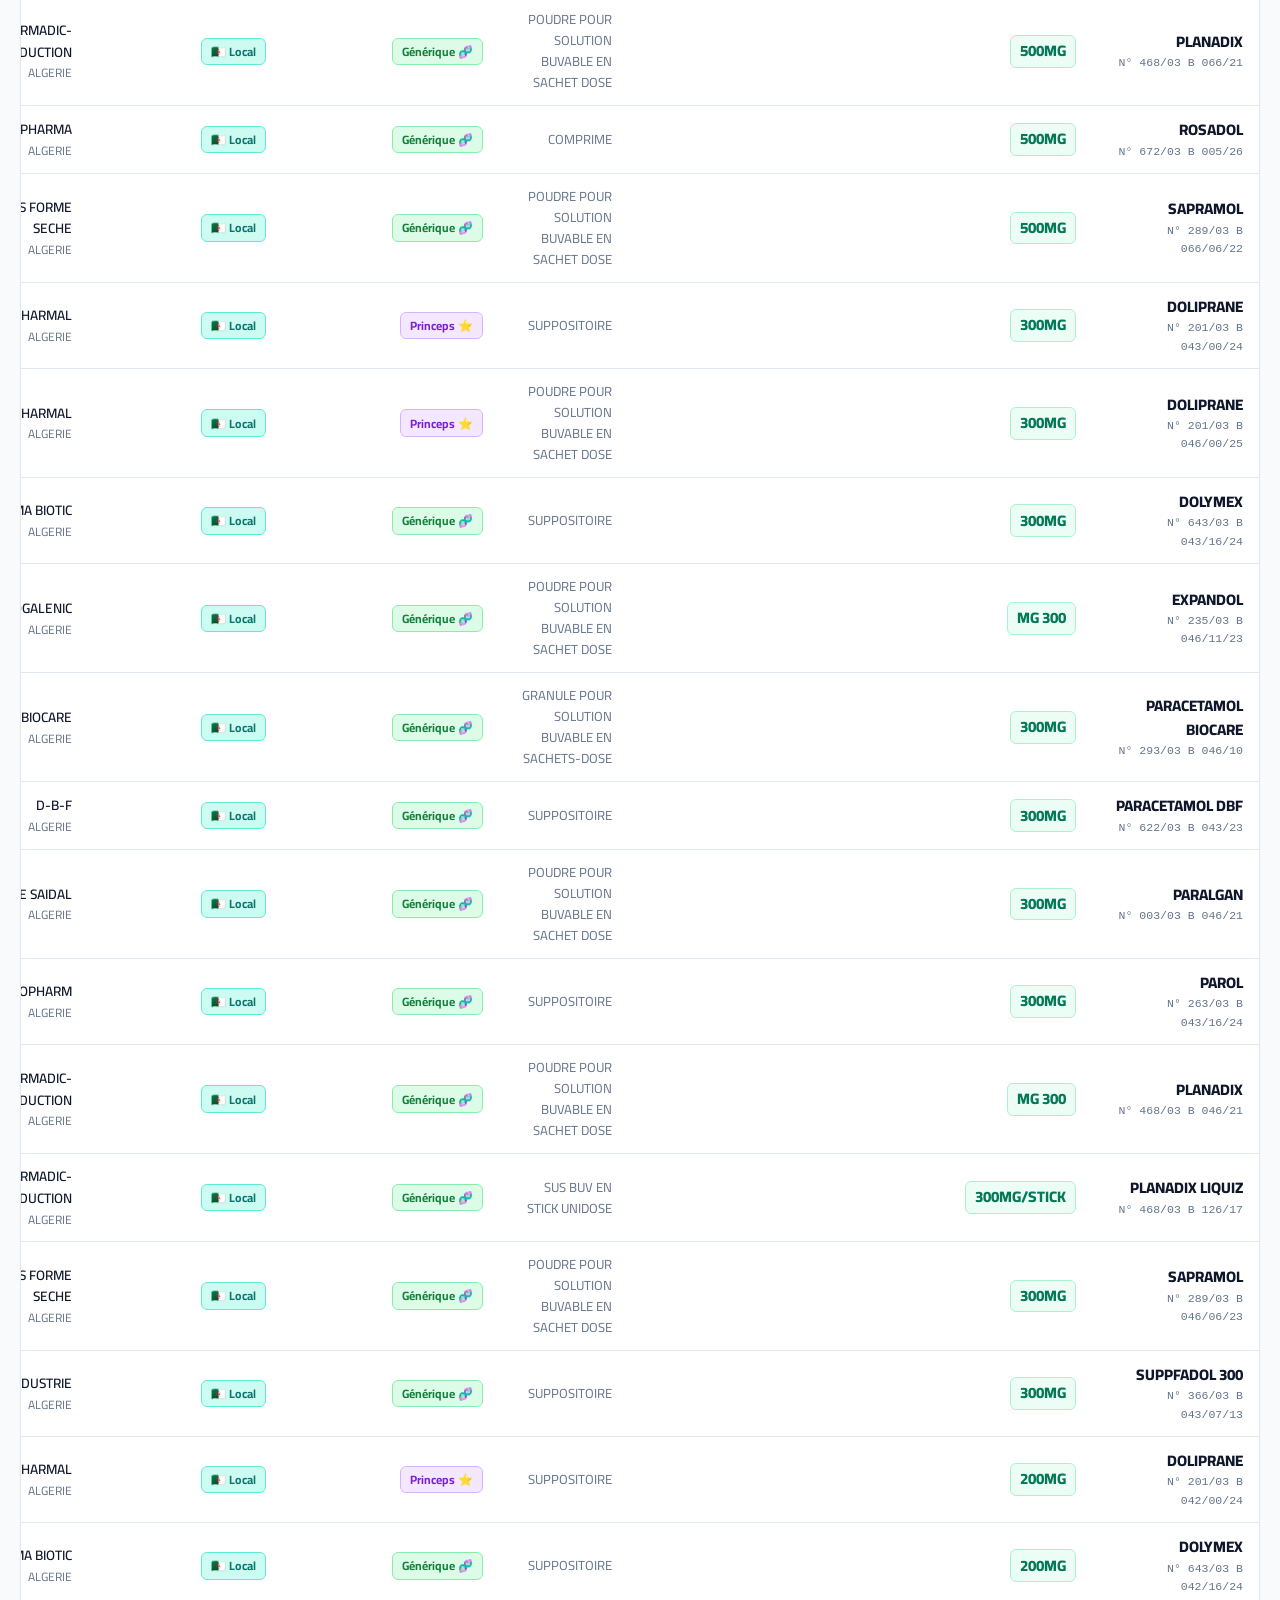
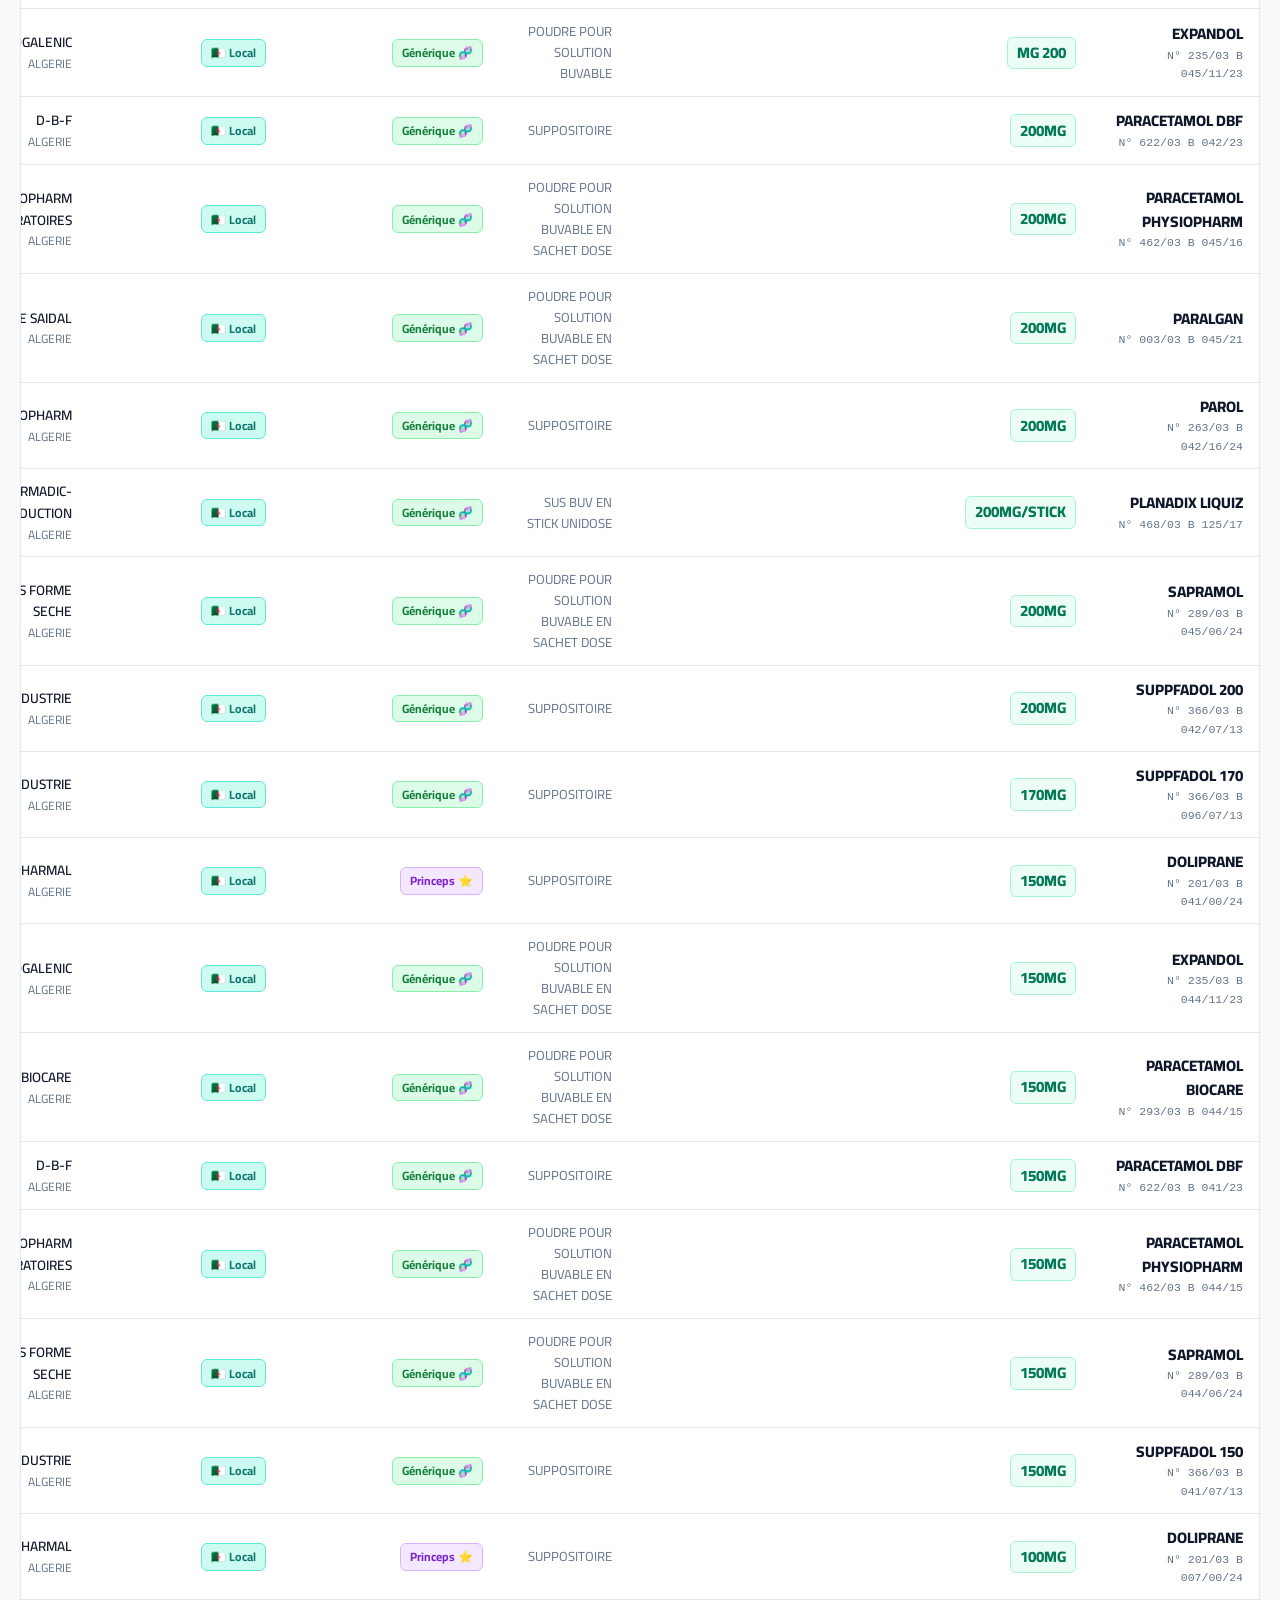
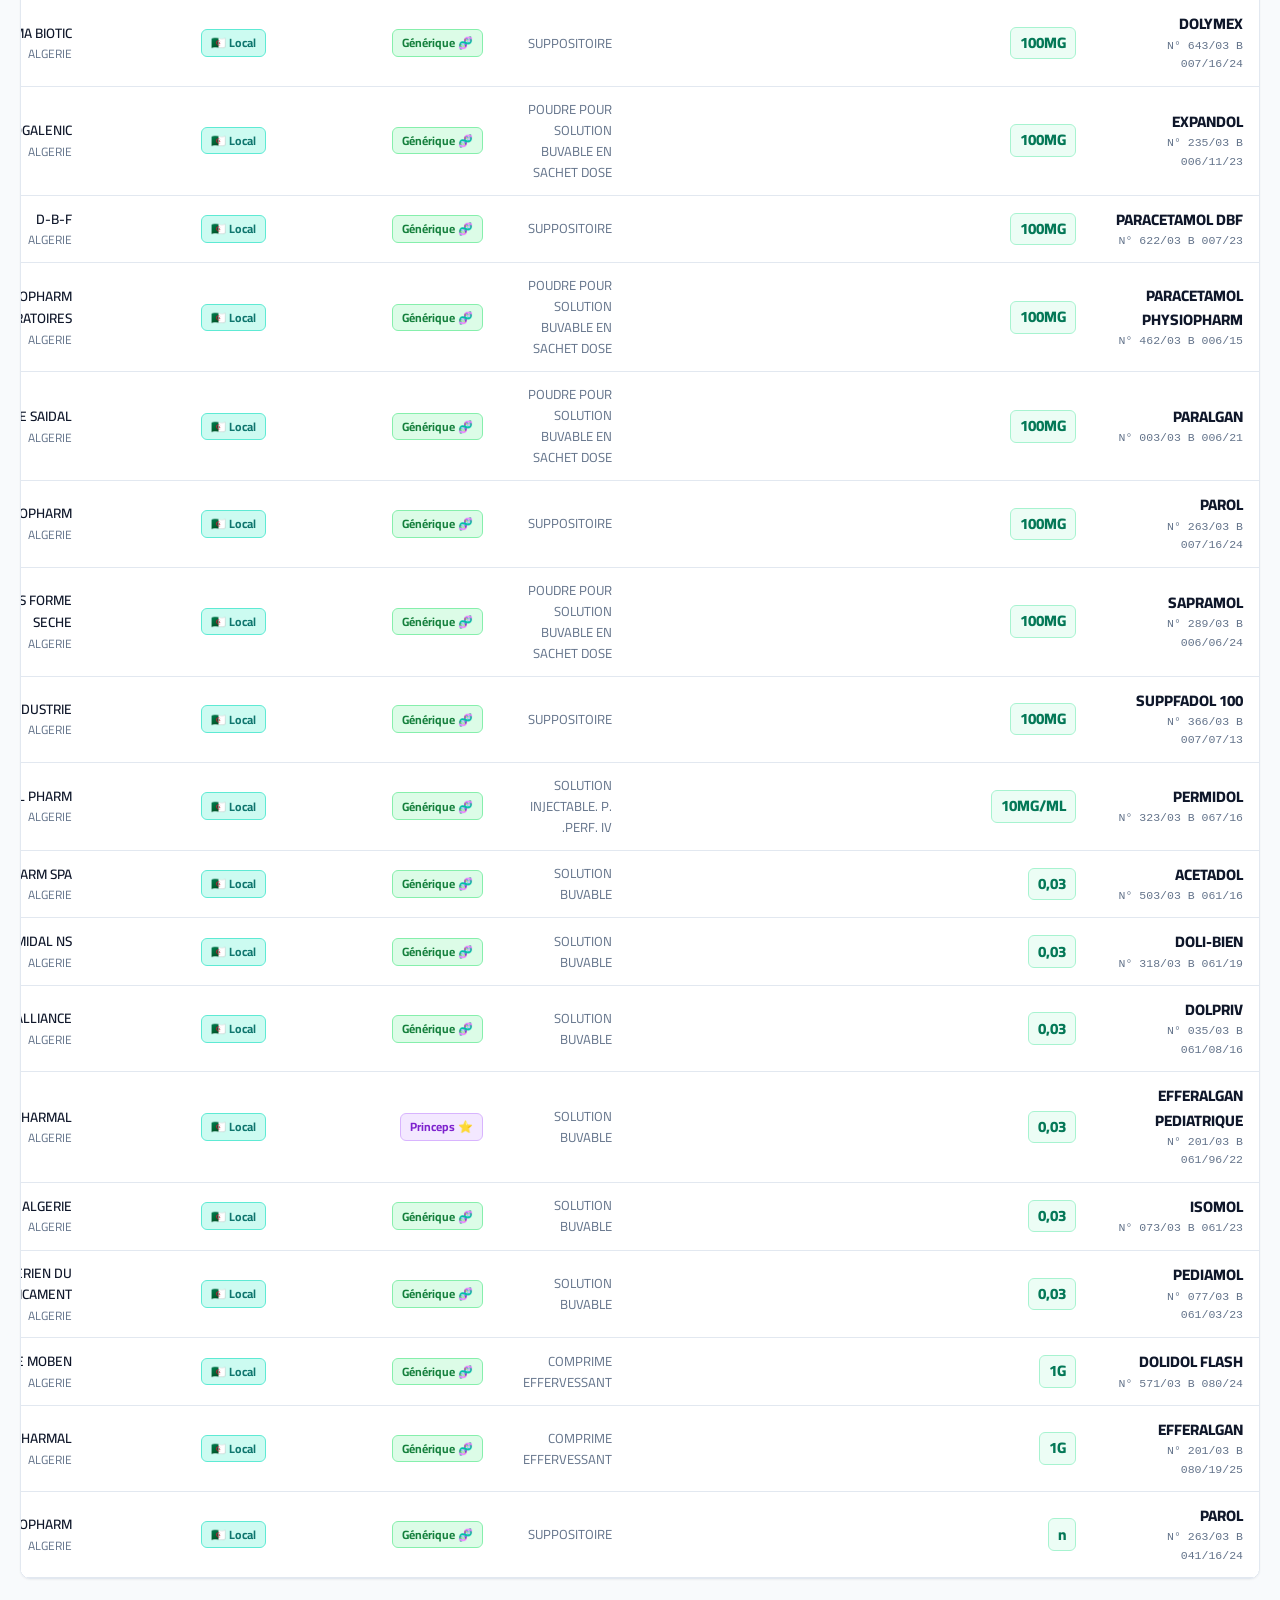
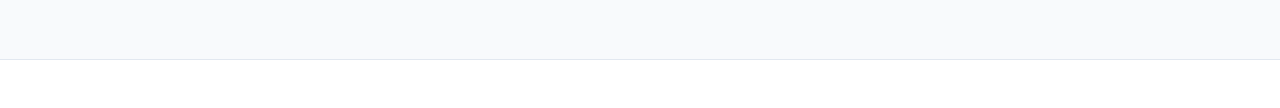
==== commit 9fbd6d9c: "Update formatting and comments" ====
--- a/search.html
+++ b/search.html
@@ -1,180 +1,264 @@
-<!DOCTYPE html>
+<!doctype html>
 <html lang="ar" dir="rtl" data-theme="light">
-<head>
-  <meta charset="UTF-8">
-  <meta name="viewport" content="width=device-width, initial-scale=1.0">
-  <title>البحث عن المادة الفعالة والبدائل - PharmaDZ</title>
-  <meta name="description" content="محرك بحث مبسط وسريع للأدوية والبدائل الجنيسة: ضع اسم الدواء للحصول على المادة الفعالة والجرعة والبدائل المعتمدة وغير المجددة والمسحوبة.">
-
-  <!-- Google Fonts: Cairo & Inter -->
-  <link rel="preconnect" href="https://fonts.googleapis.com">
-  <link rel="preconnect" href="https://fonts.gstatic.com" crossorigin>
-  <link href="https://fonts.googleapis.com/css2?family=Cairo:wght@400;600;700;800;900&family=Inter:wght@400;500;600;700;800&display=swap" rel="stylesheet">
-
-  <!-- Main Stylesheet -->
-  <link rel="stylesheet" href="css/style.css">
-</head>
-<body>
-
-  <!-- ================= Header ================= -->
-  <header class="site-header">
-    <div class="container header-inner" style="padding-block: 0.75rem;">
-      <div class="brand-wrapper" onclick="window.location.href='index.html'">
-        <div class="brand-icon-box" style="background: linear-gradient(135deg, #059669, #0284c7); width: 38px; height: 38px; font-size: 1.25rem;">
-          💊
-        </div>
-        <div class="brand-text">
-          <h1 style="font-size: 1.15rem;">
-            <span>PharmaDZ</span>
-            <span class="brand-badge" style="background:#dcfce7;color:#15803d;">البحث السريع</span>
-          </h1>
-          <p data-i18n="site_subtitle">بحث المادة الفعالة والبدائل (Princeps / Générique / Importé)</p>
-        </div>
-      </div>
-
-      <div class="header-actions">
-        <!-- Back to Full Directory Link -->
-        <a href="index.html" class="btn btn-outline btn-pill" style="font-weight: 700; font-size: 0.82rem; padding: 0.45rem 0.85rem;">
-          <span data-i18n="nav_back">← الدليل الشامل (5,425 دواء)</span>
-        </a>
-
-        <!-- Print -->
-        <button id="btn-print-report" class="btn btn-outline btn-pill" style="font-size: 0.82rem; padding: 0.45rem 0.85rem;">
-          🖨️ <span data-i18n="print_report">طباعة</span>
-        </button>
-
-        <!-- Language Toggle -->
-        <button id="btn-lang-toggle" class="btn btn-outline" style="font-weight: bold; min-width: 75px; font-size: 0.82rem; padding: 0.45rem 0.65rem;">
-          <span>Français</span>
-        </button>
-
-        <!-- Theme Toggle -->
-        <button id="btn-theme-toggle" class="btn-icon" style="width: 34px; height: 34px;" title="تبديل المظهر">
-          <svg width="18" height="18" viewBox="0 0 24 24" fill="none" stroke="currentColor" stroke-width="2">
-            <path d="M21 12.79A9 9 0 1 1 11.21 3 7 7 0 0 0 21 12.79z"></path>
-          </svg>
-        </button>
-      </div>
-    </div>
-  </header>
-
-  <!-- ================= Clean Minimal Search Bar ================= -->
-  <section style="background: var(--bg-card); border-bottom: 1px solid var(--border-color); padding-block: 1.25rem;">
-    <div class="container" style="max-width: 900px;">
-      <div style="position: relative;">
-        <div class="search-input-box" style="box-shadow: var(--shadow-sm);">
-          <span class="search-icon" style="font-size: 1.2rem;">🔍</span>
-          <input
-            type="text"
-            id="search-input"
-            class="search-input"
-            style="font-size: 1.05rem; padding-block: 0.85rem; font-weight: 600;"
-            placeholder="اكتب اسم الدواء فقط (مثال: Doliprane, Artiz, Augmentin, Tahor...)"
-            autocomplete="off"
-            autofocus
-          >
-          <button id="clear-search-btn" class="clear-search-btn" title="مسح">✕</button>
-        </div>
-
-        <!-- Autocomplete Suggestions Dropdown -->
-        <div id="search-dropdown" class="search-dropdown-menu"></div>
-      </div>
-
-      <!-- Quick Suggestions Chips -->
-      <div class="suggestions-bar" style="margin-top: 0.5rem;">
-        <span data-i18n="suggestions_label" style="font-weight: 600;">أمثلة سريعة:</span>
-        <button class="suggestion-chip" data-suggest="DOLIPRANE">Doliprane 💊</button>
-        <button class="suggestion-chip" data-suggest="ARTIZ">Artiz 🤧</button>
-        <button class="suggestion-chip" data-suggest="VOLTARENE">Voltarène 🩹</button>
-        <button class="suggestion-chip" data-suggest="AUGMENTIN">Augmentin 🦠</button>
-        <button class="suggestion-chip" data-suggest="TAHOR">Tahor ❤️</button>
-        <button class="suggestion-chip" data-suggest="GLUCOPHAGE">Glucophage 🍏</button>
-      </div>
-    </div>
-  </section>
-
-  <!-- ================= Main Content Container ================= -->
-  <main class="container" style="padding-top: 1.25rem; padding-bottom: 3rem;">
-
-    <!-- Minimalist Summary Strip (Replaces the big card) -->
-    <div id="summary-bar-container">
-      <!-- Populated by js/search_page.js -->
-    </div>
-
-    <!-- Results Section (Rows only, No Cards) -->
-    <section id="alts-section" style="display: none;">
-      
-      <!-- Sub-Tabs Bar: Nomenclature vs Non Renouvelés vs Retraits -->
-      <div class="alts-header-bar" style="margin-bottom: 0.85rem;">
-        <div class="alts-subtabs-nav">
-          <button class="alts-tab-btn active" data-tab="active">
-            <span>🟢</span>
-            <span data-i18n="tab_active">المعتمدة في السوق (Nomenclature)</span>
-            <span id="badge-count-active" class="badge-count">0</span>
-          </button>
-          <button class="alts-tab-btn" data-tab="non_renewed">
-            <span>🟡</span>
-            <span data-i18n="tab_non_renewed">غير المجددة (Non Renouvelés)</span>
-            <span id="badge-count-non-renewed" class="badge-count">0</span>
-          </button>
-          <button class="alts-tab-btn" data-tab="withdrawn">
-            <span>🔴</span>
-            <span data-i18n="tab_withdrawn">المسحوبة من السوق (Retraits)</span>
-            <span id="badge-count-withdrawn" class="badge-count">0</span>
-          </button>
-        </div>
-
-        <!-- Quick Filter Pills -->
-        <div class="filter-pills-row" style="border: none; padding: 0;">
-          <span class="pill-filter active" data-alt-filter="all" data-i18n="filter_all">الكل</span>
-          <span class="pill-filter" data-alt-filter="RE">⭐ Princeps</span>
-          <span class="pill-filter" data-alt-filter="GE">🧬 Générique</span>
-          <span class="pill-filter" data-alt-filter="I">🌐 Importé</span>
-          <span class="pill-filter" data-alt-filter="F">🇩🇿 Local</span>
-        </div>
-      </div>
-
-      <!-- Minimal Rows Table Container -->
-      <div class="minimal-table-box">
-        <table class="minimal-rows-table">
-          <thead>
-            <tr>
-              <th style="min-width: 140px;">اسم الدواء (Marque)</th>
-              <th>الجرعة (Dosage)</th>
-              <th>الشكل (Forme)</th>
-              <th>النوع (Princeps / Générique)</th>
-              <th>المصدر (Importé / Local)</th>
-              <th>المخبر والبلد (Laboratoire)</th>
-              <th>التعليب (Conditionnement)</th>
-              <th id="th-extra" style="display: none;">ملاحظة السحب</th>
-            </tr>
-          </thead>
-          <tbody id="minimal-rows-tbody">
-            <!-- Rows rendered by js/search_page.js -->
-          </tbody>
-        </table>
-      </div>
-
+  <head>
+    <meta charset="UTF-8" />
+    <meta name="viewport" content="width=device-width, initial-scale=1.0" />
+    <title>البحث عن المادة الفعالة والبدائل - PharmaDZ</title>
+    <meta
+      name="description"
+      content="محرك بحث مبسط وسريع للأدوية والبدائل الجنيسة: ضع اسم الدواء للحصول على المادة الفعالة والجرعة والبدائل المعتمدة وغير المجددة والمسحوبة."
+    />
+
+    <!-- Google Fonts: Cairo & Inter -->
+    <link rel="preconnect" href="https://fonts.googleapis.com" />
+    <link rel="preconnect" href="https://fonts.gstatic.com" crossorigin />
+    <link
+      href="https://fonts.googleapis.com/css2?family=Cairo:wght@400;600;700;800;900&family=Inter:wght@400;500;600;700;800&display=swap"
+      rel="stylesheet"
+    />
+
+    <!-- Main Stylesheet -->
+    <link rel="stylesheet" href="css/style.css" />
+  </head>
+  <body>
+    <!-- ================= Header ================= -->
+    <header class="site-header">
+      <div class="container header-inner" style="padding-block: 0.75rem">
+        <div
+          class="brand-wrapper"
+          onclick="window.location.href = 'index.html'"
+        >
+          <div
+            class="brand-icon-box"
+            style="
+              background: linear-gradient(135deg, #059669, #0284c7);
+              width: 38px;
+              height: 38px;
+              font-size: 1.25rem;
+            "
+          >
+            💊
+          </div>
+          <div class="brand-text">
+            <h1 style="font-size: 1.15rem">
+              <span>PharmaDZ</span>
+              <span
+                class="brand-badge"
+                style="background: #dcfce7; color: #15803d"
+                >البحث السريع</span
+              >
+            </h1>
+            <p data-i18n="site_subtitle">
+              بحث المادة الفعالة والبدائل (Princeps / Générique / Importé)
+            </p>
+          </div>
+        </div>
+
+        <div class="header-actions">
+          <!-- Back to Full Directory Link -->
+          <!-- <a
+            href="index.html"
+            class="btn btn-outline btn-pill"
+            style="
+              font-weight: 700;
+              font-size: 0.82rem;
+              padding: 0.45rem 0.85rem;
+            "
+          >
+            <span data-i18n="nav_back">← الدليل الشامل (5,425 دواء)</span>
+          </a> -->
+
+          <!-- Print -->
+          <button
+            id="btn-print-report"
+            class="btn btn-outline btn-pill"
+            style="font-size: 0.82rem; padding: 0.45rem 0.85rem"
+          >
+            🖨️ <span data-i18n="print_report">طباعة</span>
+          </button>
+
+          <!-- Language Toggle -->
+          <button
+            id="btn-lang-toggle"
+            class="btn btn-outline"
+            style="
+              font-weight: bold;
+              min-width: 75px;
+              font-size: 0.82rem;
+              padding: 0.45rem 0.65rem;
+            "
+          >
+            <span>Français</span>
+          </button>
+
+          <!-- Theme Toggle -->
+          <button
+            id="btn-theme-toggle"
+            class="btn-icon"
+            style="width: 34px; height: 34px"
+            title="تبديل المظهر"
+          >
+            <svg
+              width="18"
+              height="18"
+              viewBox="0 0 24 24"
+              fill="none"
+              stroke="currentColor"
+              stroke-width="2"
+            >
+              <path d="M21 12.79A9 9 0 1 1 11.21 3 7 7 0 0 0 21 12.79z"></path>
+            </svg>
+          </button>
+        </div>
+      </div>
+    </header>
+
+    <!-- ================= Clean Minimal Search Bar ================= -->
+    <section
+      style="
+        background: var(--bg-card);
+        border-bottom: 1px solid var(--border-color);
+        padding-block: 1.25rem;
+      "
+    >
+      <div class="container" style="max-width: 900px">
+        <div style="position: relative">
+          <div class="search-input-box" style="box-shadow: var(--shadow-sm)">
+            <span class="search-icon" style="font-size: 1.2rem">🔍</span>
+            <input
+              type="text"
+              id="search-input"
+              class="search-input"
+              style="
+                font-size: 1.05rem;
+                padding-block: 0.85rem;
+                font-weight: 600;
+              "
+              placeholder="اكتب اسم الدواء فقط (مثال: Doliprane, Artiz, Augmentin, Tahor...)"
+              autocomplete="off"
+              autofocus
+            />
+            <button id="clear-search-btn" class="clear-search-btn" title="مسح">
+              ✕
+            </button>
+          </div>
+
+          <!-- Autocomplete Suggestions Dropdown -->
+          <div id="search-dropdown" class="search-dropdown-menu"></div>
+        </div>
+
+        <!-- Quick Suggestions Chips -->
+        <div class="suggestions-bar" style="margin-top: 0.5rem">
+          <span data-i18n="suggestions_label" style="font-weight: 600"
+            >أمثلة سريعة:</span
+          >
+          <button class="suggestion-chip" data-suggest="DOLIPRANE">
+            Doliprane 💊
+          </button>
+          <button class="suggestion-chip" data-suggest="ARTIZ">Artiz 🤧</button>
+          <button class="suggestion-chip" data-suggest="VOLTARENE">
+            Voltarène 🩹
+          </button>
+          <button class="suggestion-chip" data-suggest="AUGMENTIN">
+            Augmentin 🦠
+          </button>
+          <button class="suggestion-chip" data-suggest="TAHOR">Tahor ❤️</button>
+          <button class="suggestion-chip" data-suggest="GLUCOPHAGE">
+            Glucophage 🍏
+          </button>
+        </div>
+      </div>
     </section>
 
-  </main>
-
-  <!-- ================= Footer ================= -->
-  <footer class="site-footer" style="margin-top: 2rem; padding-block: 1.5rem;">
-    <div class="container footer-content">
-      <div style="font-weight: 700; font-size: 0.95rem; color: var(--text-main);">
+    <!-- ================= Main Content Container ================= -->
+    <main class="container" style="padding-top: 1.25rem; padding-bottom: 3rem">
+      <!-- Minimalist Summary Strip (Replaces the big card) -->
+      <div id="summary-bar-container">
+        <!-- Populated by js/search_page.js -->
+      </div>
+
+      <!-- Results Section (Rows only, No Cards) -->
+      <section id="alts-section" style="display: none">
+        <!-- Sub-Tabs Bar: Nomenclature vs Non Renouvelés vs Retraits -->
+        <div class="alts-header-bar" style="margin-bottom: 0.85rem">
+          <div class="alts-subtabs-nav">
+            <button class="alts-tab-btn active" data-tab="active">
+              <span>🟢</span>
+              <span data-i18n="tab_active"
+                >المعتمدة في السوق (Nomenclature)</span
+              >
+              <span id="badge-count-active" class="badge-count">0</span>
+            </button>
+            <button class="alts-tab-btn" data-tab="non_renewed">
+              <span>🟡</span>
+              <span data-i18n="tab_non_renewed"
+                >غير المجددة (Non Renouvelés)</span
+              >
+              <span id="badge-count-non-renewed" class="badge-count">0</span>
+            </button>
+            <button class="alts-tab-btn" data-tab="withdrawn">
+              <span>🔴</span>
+              <span data-i18n="tab_withdrawn"
+                >المسحوبة من السوق (Retraits)</span
+              >
+              <span id="badge-count-withdrawn" class="badge-count">0</span>
+            </button>
+          </div>
+
+          <!-- Quick Filter Pills -->
+          <div class="filter-pills-row" style="border: none; padding: 0">
+            <span
+              class="pill-filter active"
+              data-alt-filter="all"
+              data-i18n="filter_all"
+              >الكل</span
+            >
+            <span class="pill-filter" data-alt-filter="RE">⭐ Princeps</span>
+            <span class="pill-filter" data-alt-filter="GE">🧬 Générique</span>
+            <span class="pill-filter" data-alt-filter="I">🌐 Importé</span>
+            <span class="pill-filter" data-alt-filter="F">🇩🇿 Local</span>
+          </div>
+        </div>
+
+        <!-- Minimal Rows Table Container -->
+        <div class="minimal-table-box">
+          <table class="minimal-rows-table">
+            <thead>
+              <tr>
+                <th style="min-width: 140px">اسم الدواء (Marque)</th>
+                <th>الجرعة (Dosage)</th>
+                <th>الشكل (Forme)</th>
+                <th>النوع (Princeps / Générique)</th>
+                <th>المصدر (Importé / Local)</th>
+                <th>المخبر والبلد (Laboratoire)</th>
+                <th>التعليب (Conditionnement)</th>
+                <th id="th-extra" style="display: none">ملاحظة السحب</th>
+              </tr>
+            </thead>
+            <tbody id="minimal-rows-tbody">
+              <!-- Rows rendered by js/search_page.js -->
+            </tbody>
+          </table>
+        </div>
+      </section>
+    </main>
+
+    <!-- ================= Footer ================= -->
+    <footer class="site-footer" style="margin-top: 2rem; padding-block: 1.5rem">
+      <div class="container footer-content">
+        <!-- <div style="font-weight: 700; font-size: 0.95rem; color: var(--text-main);">
         🇩🇿 الجمهورية الجزائرية الديمقراطية الشعبية - وزارة الصناعة الصيدلانية
-      </div>
-      <div style="font-size: 0.82rem;">
+      </div> -->
+        <!-- <div style="font-size: 0.82rem;">
         بحث مباشر ومبسط في المدوّنة الوطنية للمنتجات الصيدلانية البشرية (2024 - 2026)
-      </div>
-    </div>
-  </footer>
-
-  <!-- Data Script -->
-  <script src="data/medications_data.js"></script>
-
-  <!-- Search Page Script -->
-  <script src="js/search_page.js"></script>
-</body>
+      </div> -->
+      </div>
+    </footer>
+
+    <!-- Data Script -->
+    <script src="data/medications_data.js"></script>
+
+    <!-- Search Page Script -->
+    <script src="js/search_page.js"></script>
+  </body>
 </html>
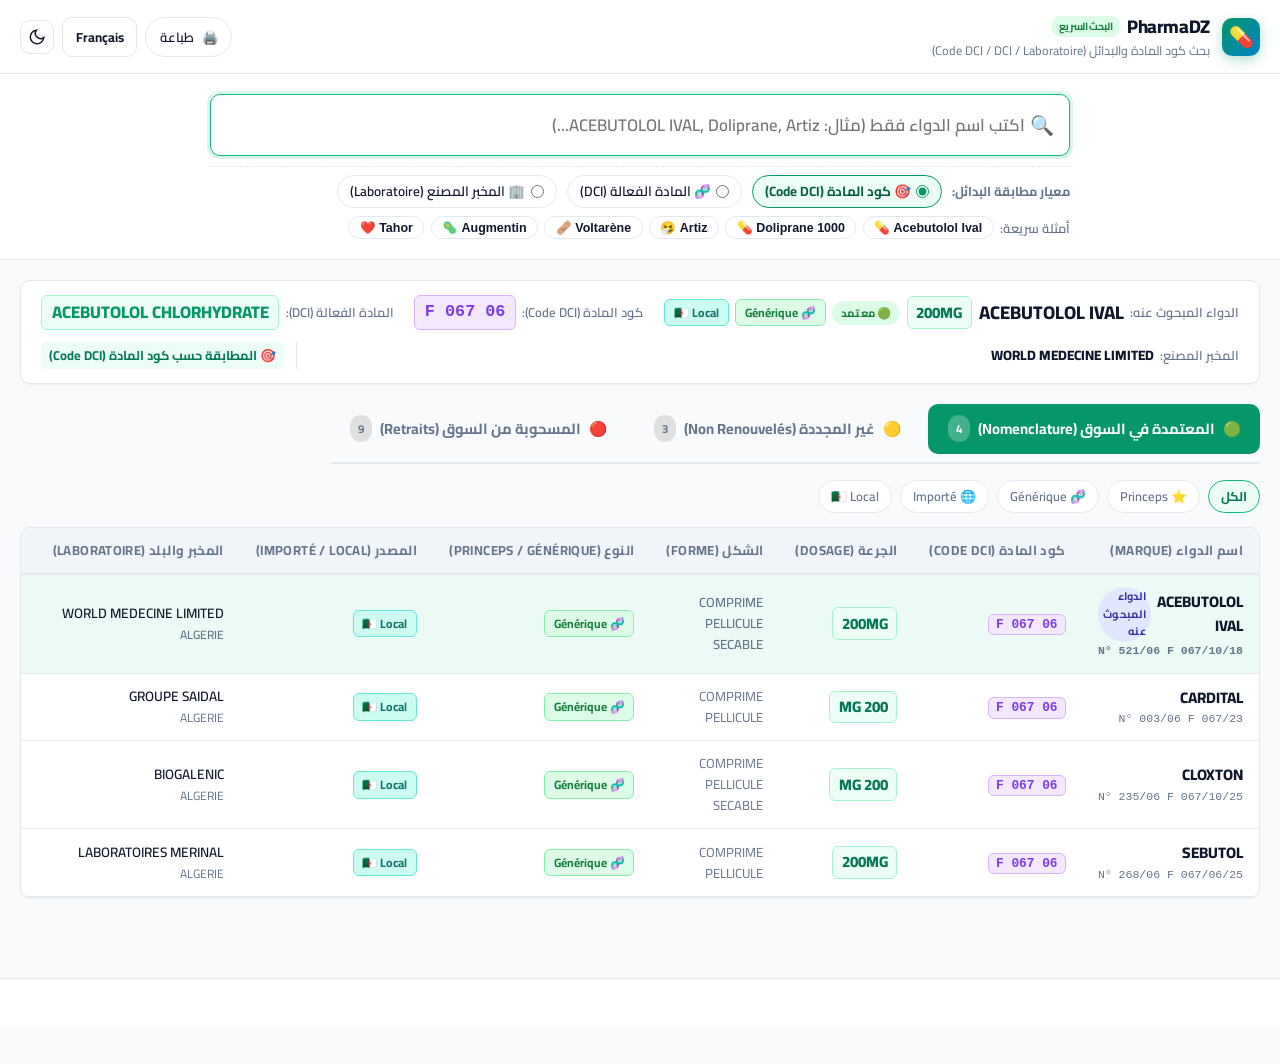
==== commit 42ab3026: "Search by Code DCI by default (e.g. ACEBUTOLOL IVAL -> 06 F 067) with toggle for DCI and Laboratoire" ====
--- a/search.html
+++ b/search.html
@@ -147,13 +147,35 @@
           <div id="search-dropdown" class="search-dropdown-menu"></div>
         </div>
 
+        <!-- Search Mode Bar (Code DCI vs DCI vs Lab) -->
+        <div class="search-mode-bar" style="display: flex; flex-wrap: wrap; align-items: center; gap: 0.6rem; margin-top: 0.65rem; padding-top: 0.5rem; border-top: 1px dashed var(--border-color);">
+          <span style="font-size: 0.8rem; font-weight: 700; color: var(--text-muted);">
+            معيار مطابقة البدائل:
+          </span>
+          <label class="mode-label">
+            <input type="radio" name="search-mode" value="code" checked style="accent-color: var(--primary-600); cursor: pointer;">
+            <span>🎯 كود المادة (Code DCI)</span>
+          </label>
+          <label class="mode-label">
+            <input type="radio" name="search-mode" value="dci" style="accent-color: var(--primary-600); cursor: pointer;">
+            <span>🧬 المادة الفعالة (DCI)</span>
+          </label>
+          <label class="mode-label">
+            <input type="radio" name="search-mode" value="lab" style="accent-color: var(--primary-600); cursor: pointer;">
+            <span>🏢 المخبر المصنع (Laboratoire)</span>
+          </label>
+        </div>
+
         <!-- Quick Suggestions Chips -->
         <div class="suggestions-bar" style="margin-top: 0.5rem">
           <span data-i18n="suggestions_label" style="font-weight: 600"
             >أمثلة سريعة:</span
           >
-          <button class="suggestion-chip" data-suggest="DOLIPRANE">
-            Doliprane 💊
+          <button class="suggestion-chip" data-suggest="ACEBUTOLOL IVAL">
+            Acebutolol Ival 💊
+          </button>
+          <button class="suggestion-chip" data-suggest="DOLIPRANE 1000">
+            Doliprane 1000 💊
           </button>
           <button class="suggestion-chip" data-suggest="ARTIZ">Artiz 🤧</button>
           <button class="suggestion-chip" data-suggest="VOLTARENE">
@@ -163,9 +185,6 @@
             Augmentin 🦠
           </button>
           <button class="suggestion-chip" data-suggest="TAHOR">Tahor ❤️</button>
-          <button class="suggestion-chip" data-suggest="GLUCOPHAGE">
-            Glucophage 🍏
-          </button>
         </div>
       </div>
     </section>
@@ -226,6 +245,7 @@
             <thead>
               <tr>
                 <th style="min-width: 140px">اسم الدواء (Marque)</th>
+                <th>كود المادة (Code DCI)</th>
                 <th>الجرعة (Dosage)</th>
                 <th>الشكل (Forme)</th>
                 <th>النوع (Princeps / Générique)</th>
--- a/css/style.css
+++ b/css/style.css
@@ -1983,3 +1983,51 @@
   border-color: rgba(16, 185, 129, 0.3);
   color: #34d399;
 }
+
+
+/* Code DCI & Search Mode Selector Styles */
+.summary-code-val {
+  color: #7c3aed;
+  font-weight: 800;
+  font-size: 1.05rem;
+  font-family: monospace;
+  background: #f3e8ff;
+  padding: 0.2rem 0.6rem;
+  border-radius: var(--radius-sm);
+  border: 1px solid #d8b4fe;
+}
+[data-theme="dark"] .summary-code-val {
+  background: rgba(168, 85, 247, 0.15);
+  border-color: rgba(168, 85, 247, 0.3);
+  color: #c084fc;
+}
+
+.mode-label {
+  display: inline-flex;
+  align-items: center;
+  gap: 0.35rem;
+  font-size: 0.84rem;
+  font-weight: 600;
+  cursor: pointer;
+  padding: 0.3rem 0.75rem;
+  border-radius: var(--radius-full);
+  background: var(--bg-card);
+  border: 1px solid var(--border-color);
+  transition: var(--transition);
+  user-select: none;
+  color: var(--text-main);
+}
+.mode-label:hover {
+  border-color: var(--primary-500);
+}
+.mode-label:has(input:checked) {
+  border-color: var(--primary-600);
+  background: var(--primary-50);
+  color: var(--primary-800);
+  font-weight: 700;
+}
+[data-theme="dark"] .mode-label:has(input:checked) {
+  background: rgba(16, 185, 129, 0.15);
+  border-color: #10b981;
+  color: #34d399;
+}
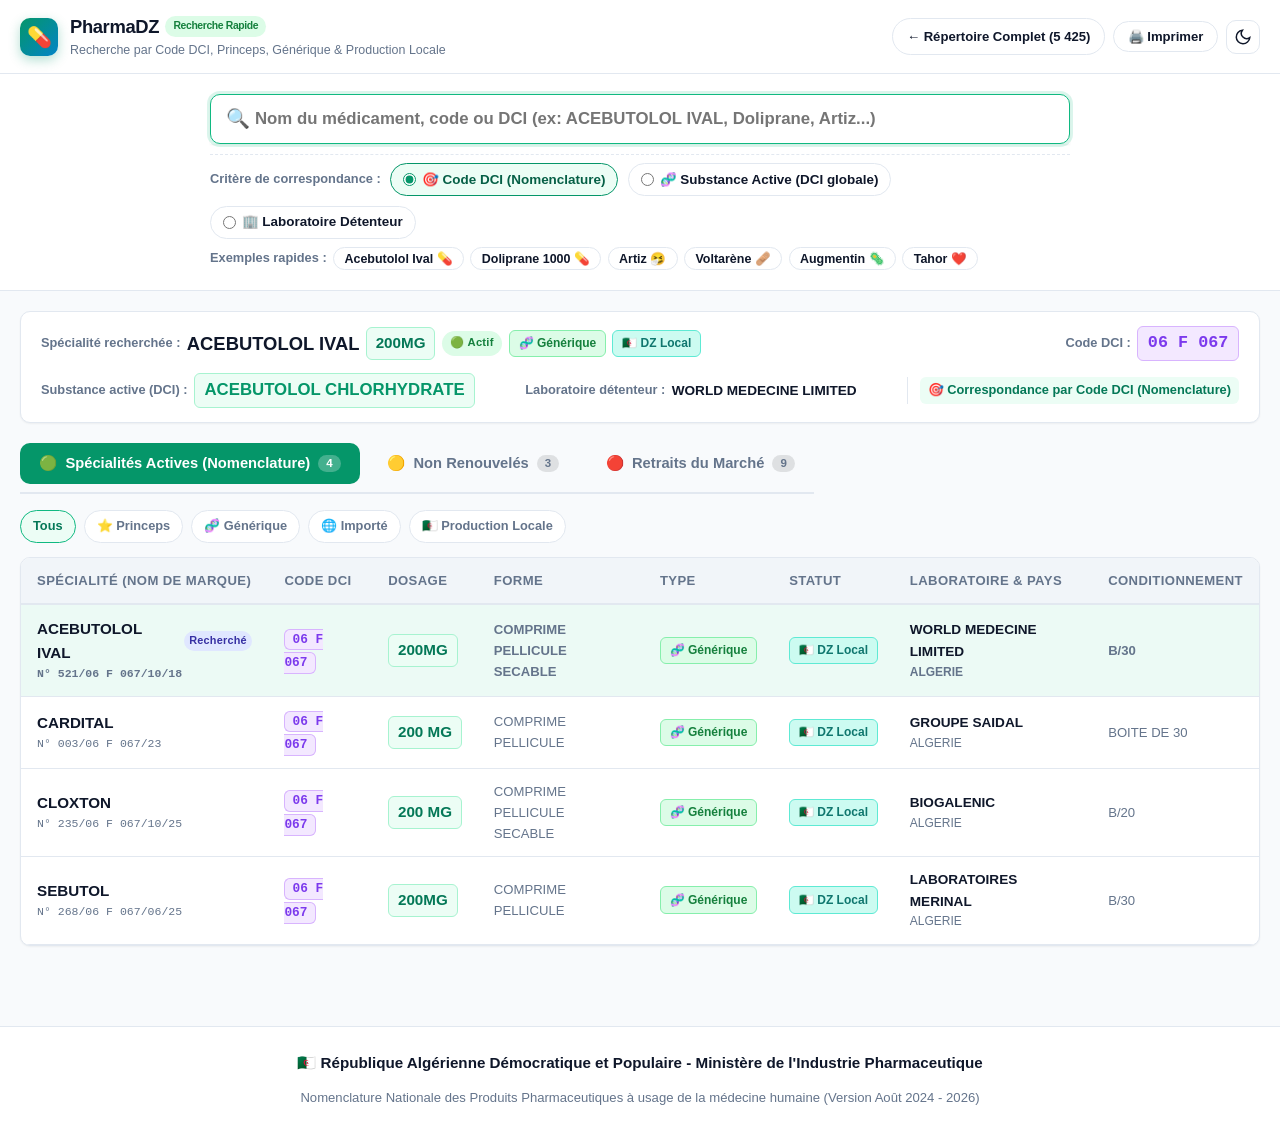
==== commit e2fb25e4: "Convert entire website interface and search to 100% French" ====
--- a/search.html
+++ b/search.html
@@ -1,19 +1,19 @@
 <!doctype html>
-<html lang="ar" dir="rtl" data-theme="light">
+<html lang="fr" dir="ltr" data-theme="light">
   <head>
     <meta charset="UTF-8" />
     <meta name="viewport" content="width=device-width, initial-scale=1.0" />
-    <title>البحث عن المادة الفعالة والبدائل - PharmaDZ</title>
+    <title>Recherche Code DCI & Équivalents Thérapeutiques - PharmaDZ</title>
     <meta
       name="description"
-      content="محرك بحث مبسط وسريع للأدوية والبدائل الجنيسة: ضع اسم الدواء للحصول على المادة الفعالة والجرعة والبدائل المعتمدة وغير المجددة والمسحوبة."
+      content="Moteur de recherche pharmaceutique : identification de la DCI, Code nomenclature, équivalents génériques et princeps du marché algérien."
     />
 
-    <!-- Google Fonts: Cairo & Inter -->
+    <!-- Google Fonts: Inter -->
     <link rel="preconnect" href="https://fonts.googleapis.com" />
     <link rel="preconnect" href="https://fonts.gstatic.com" crossorigin />
     <link
-      href="https://fonts.googleapis.com/css2?family=Cairo:wght@400;600;700;800;900&family=Inter:wght@400;500;600;700;800&display=swap"
+      href="https://fonts.googleapis.com/css2?family=Inter:wght@400;500;600;700;800;900&display=swap"
       rel="stylesheet"
     />
 
@@ -45,18 +45,18 @@
               <span
                 class="brand-badge"
                 style="background: #dcfce7; color: #15803d"
-                >البحث السريع</span
+                >Recherche Rapide</span
               >
             </h1>
-            <p data-i18n="site_subtitle">
-              بحث المادة الفعالة والبدائل (Princeps / Générique / Importé)
+            <p>
+              Recherche par Code DCI, Princeps, Générique & Production Locale
             </p>
           </div>
         </div>
 
         <div class="header-actions">
           <!-- Back to Full Directory Link -->
-          <!-- <a
+          <a
             href="index.html"
             class="btn btn-outline btn-pill"
             style="
@@ -65,8 +65,8 @@
               padding: 0.45rem 0.85rem;
             "
           >
-            <span data-i18n="nav_back">← الدليل الشامل (5,425 دواء)</span>
-          </a> -->
+            ← Répertoire Complet (5 425)
+          </a>
 
           <!-- Print -->
           <button
@@ -74,21 +74,7 @@
             class="btn btn-outline btn-pill"
             style="font-size: 0.82rem; padding: 0.45rem 0.85rem"
           >
-            🖨️ <span data-i18n="print_report">طباعة</span>
-          </button>
-
-          <!-- Language Toggle -->
-          <button
-            id="btn-lang-toggle"
-            class="btn btn-outline"
-            style="
-              font-weight: bold;
-              min-width: 75px;
-              font-size: 0.82rem;
-              padding: 0.45rem 0.65rem;
-            "
-          >
-            <span>Français</span>
+            🖨️ Imprimer
           </button>
 
           <!-- Theme Toggle -->
@@ -96,7 +82,7 @@
             id="btn-theme-toggle"
             class="btn-icon"
             style="width: 34px; height: 34px"
-            title="تبديل المظهر"
+            title="Changer de thème"
           >
             <svg
               width="18"
@@ -134,11 +120,11 @@
                 padding-block: 0.85rem;
                 font-weight: 600;
               "
-              placeholder="اكتب اسم الدواء فقط (مثال: Doliprane, Artiz, Augmentin, Tahor...)"
+              placeholder="Nom du médicament, code ou DCI (ex: ACEBUTOLOL IVAL, Doliprane, Artiz...)"
               autocomplete="off"
               autofocus
             />
-            <button id="clear-search-btn" class="clear-search-btn" title="مسح">
+            <button id="clear-search-btn" class="clear-search-btn" title="Effacer">
               ✕
             </button>
           </div>
@@ -148,29 +134,54 @@
         </div>
 
         <!-- Search Mode Bar (Code DCI vs DCI vs Lab) -->
-        <div class="search-mode-bar" style="display: flex; flex-wrap: wrap; align-items: center; gap: 0.6rem; margin-top: 0.65rem; padding-top: 0.5rem; border-top: 1px dashed var(--border-color);">
-          <span style="font-size: 0.8rem; font-weight: 700; color: var(--text-muted);">
-            معيار مطابقة البدائل:
+        <div
+          class="search-mode-bar"
+          style="
+            display: flex;
+            flex-wrap: wrap;
+            align-items: center;
+            gap: 0.6rem;
+            margin-top: 0.65rem;
+            padding-top: 0.5rem;
+            border-top: 1px dashed var(--border-color);
+          "
+        >
+          <span style="font-size: 0.8rem; font-weight: 700; color: var(--text-muted)">
+            Critère de correspondance :
           </span>
           <label class="mode-label">
-            <input type="radio" name="search-mode" value="code" checked style="accent-color: var(--primary-600); cursor: pointer;">
-            <span>🎯 كود المادة (Code DCI)</span>
+            <input
+              type="radio"
+              name="search-mode"
+              value="code"
+              checked
+              style="accent-color: var(--primary-600); cursor: pointer"
+            />
+            <span>🎯 Code DCI (Nomenclature)</span>
           </label>
           <label class="mode-label">
-            <input type="radio" name="search-mode" value="dci" style="accent-color: var(--primary-600); cursor: pointer;">
-            <span>🧬 المادة الفعالة (DCI)</span>
+            <input
+              type="radio"
+              name="search-mode"
+              value="dci"
+              style="accent-color: var(--primary-600); cursor: pointer"
+            />
+            <span>🧬 Substance Active (DCI globale)</span>
           </label>
           <label class="mode-label">
-            <input type="radio" name="search-mode" value="lab" style="accent-color: var(--primary-600); cursor: pointer;">
-            <span>🏢 المخبر المصنع (Laboratoire)</span>
+            <input
+              type="radio"
+              name="search-mode"
+              value="lab"
+              style="accent-color: var(--primary-600); cursor: pointer"
+            />
+            <span>🏢 Laboratoire Détenteur</span>
           </label>
         </div>
 
         <!-- Quick Suggestions Chips -->
         <div class="suggestions-bar" style="margin-top: 0.5rem">
-          <span data-i18n="suggestions_label" style="font-weight: 600"
-            >أمثلة سريعة:</span
-          >
+          <span style="font-weight: 600">Exemples rapides :</span>
           <button class="suggestion-chip" data-suggest="ACEBUTOLOL IVAL">
             Acebutolol Ival 💊
           </button>
@@ -191,7 +202,7 @@
 
     <!-- ================= Main Content Container ================= -->
     <main class="container" style="padding-top: 1.25rem; padding-bottom: 3rem">
-      <!-- Minimalist Summary Strip (Replaces the big card) -->
+      <!-- Minimalist Summary Strip -->
       <div id="summary-bar-container">
         <!-- Populated by js/search_page.js -->
       </div>
@@ -203,39 +214,28 @@
           <div class="alts-subtabs-nav">
             <button class="alts-tab-btn active" data-tab="active">
               <span>🟢</span>
-              <span data-i18n="tab_active"
-                >المعتمدة في السوق (Nomenclature)</span
-              >
+              <span>Spécialités Actives (Nomenclature)</span>
               <span id="badge-count-active" class="badge-count">0</span>
             </button>
             <button class="alts-tab-btn" data-tab="non_renewed">
               <span>🟡</span>
-              <span data-i18n="tab_non_renewed"
-                >غير المجددة (Non Renouvelés)</span
-              >
+              <span>Non Renouvelés</span>
               <span id="badge-count-non-renewed" class="badge-count">0</span>
             </button>
             <button class="alts-tab-btn" data-tab="withdrawn">
               <span>🔴</span>
-              <span data-i18n="tab_withdrawn"
-                >المسحوبة من السوق (Retraits)</span
-              >
+              <span>Retraits du Marché</span>
               <span id="badge-count-withdrawn" class="badge-count">0</span>
             </button>
           </div>
 
           <!-- Quick Filter Pills -->
           <div class="filter-pills-row" style="border: none; padding: 0">
-            <span
-              class="pill-filter active"
-              data-alt-filter="all"
-              data-i18n="filter_all"
-              >الكل</span
-            >
+            <span class="pill-filter active" data-alt-filter="all">Tous</span>
             <span class="pill-filter" data-alt-filter="RE">⭐ Princeps</span>
             <span class="pill-filter" data-alt-filter="GE">🧬 Générique</span>
             <span class="pill-filter" data-alt-filter="I">🌐 Importé</span>
-            <span class="pill-filter" data-alt-filter="F">🇩🇿 Local</span>
+            <span class="pill-filter" data-alt-filter="F">🇩🇿 Production Locale</span>
           </div>
         </div>
 
@@ -244,15 +244,15 @@
           <table class="minimal-rows-table">
             <thead>
               <tr>
-                <th style="min-width: 140px">اسم الدواء (Marque)</th>
-                <th>كود المادة (Code DCI)</th>
-                <th>الجرعة (Dosage)</th>
-                <th>الشكل (Forme)</th>
-                <th>النوع (Princeps / Générique)</th>
-                <th>المصدر (Importé / Local)</th>
-                <th>المخبر والبلد (Laboratoire)</th>
-                <th>التعليب (Conditionnement)</th>
-                <th id="th-extra" style="display: none">ملاحظة السحب</th>
+                <th style="min-width: 140px">Spécialité (Nom de marque)</th>
+                <th>Code DCI</th>
+                <th>Dosage</th>
+                <th>Forme</th>
+                <th>Type</th>
+                <th>Statut</th>
+                <th>Laboratoire & Pays</th>
+                <th>Conditionnement</th>
+                <th id="th-extra" style="display: none">Motif & Date de Retrait</th>
               </tr>
             </thead>
             <tbody id="minimal-rows-tbody">
@@ -266,12 +266,12 @@
     <!-- ================= Footer ================= -->
     <footer class="site-footer" style="margin-top: 2rem; padding-block: 1.5rem">
       <div class="container footer-content">
-        <!-- <div style="font-weight: 700; font-size: 0.95rem; color: var(--text-main);">
-        🇩🇿 الجمهورية الجزائرية الديمقراطية الشعبية - وزارة الصناعة الصيدلانية
-      </div> -->
-        <!-- <div style="font-size: 0.82rem;">
-        بحث مباشر ومبسط في المدوّنة الوطنية للمنتجات الصيدلانية البشرية (2024 - 2026)
-      </div> -->
+        <div style="font-weight: 700; font-size: 0.95rem; color: var(--text-main)">
+          🇩🇿 République Algérienne Démocratique et Populaire - Ministère de l'Industrie Pharmaceutique
+        </div>
+        <div style="font-size: 0.82rem">
+          Nomenclature Nationale des Produits Pharmaceutiques à usage de la médecine humaine (Version Août 2024 - 2026)
+        </div>
       </div>
     </footer>
 
